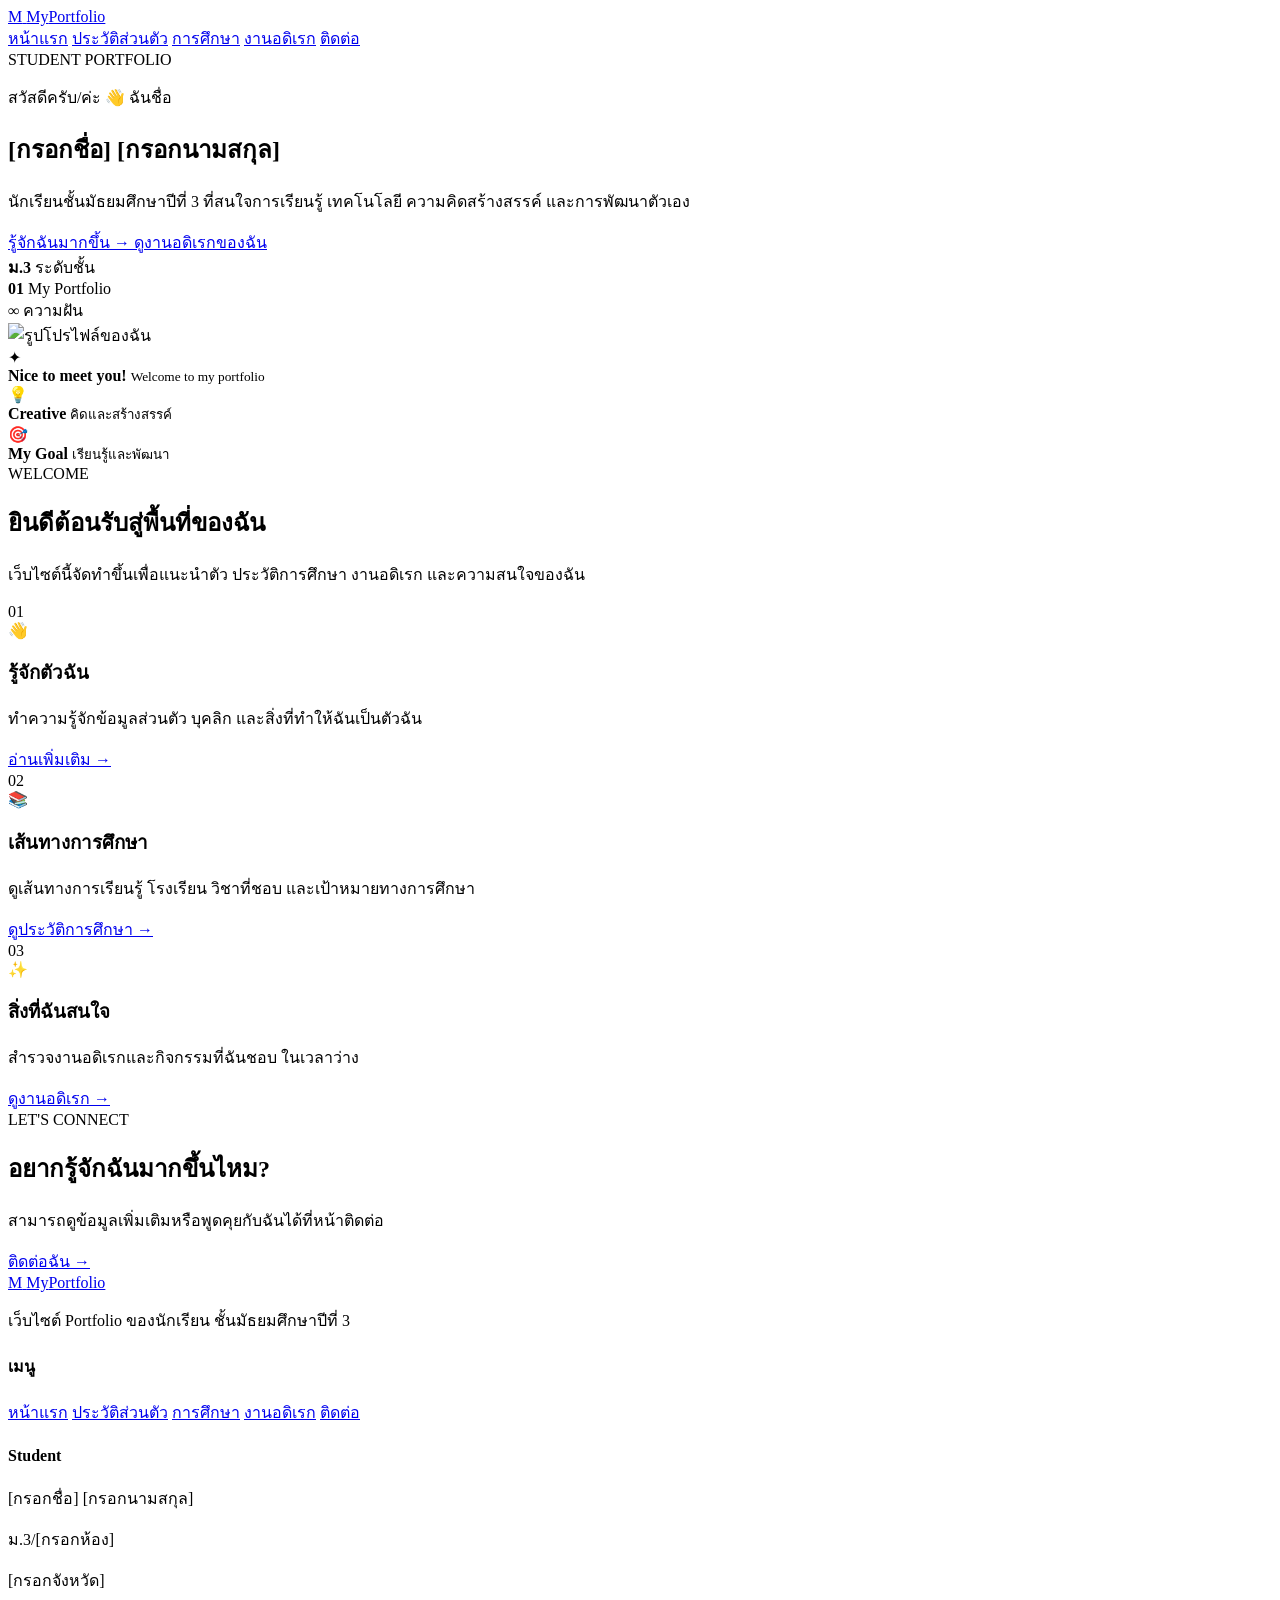
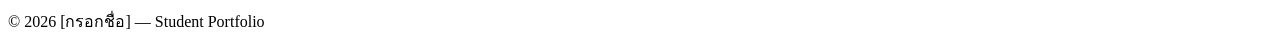
==== index.html @ b8944b9b "Create index.html" ====
<!DOCTYPE html>
<html lang="th">
<head>
    <meta charset="UTF-8">
    <meta name="viewport" content="width=device-width, initial-scale=1.0">
    <meta name="description" content="เว็บไซต์ Portfolio แนะนำตัวของนักเรียนชั้นมัธยมศึกษาปีที่ 3">
    <title>My Portfolio | หน้าแรก</title>
    <link rel="stylesheet" href="style.css">
</head>

<body>

    <header class="site-header">
        <nav class="navbar container">
            <a href="index.html" class="logo">
                <span class="logo-mark">M</span>
                <span>My<span class="logo-blue">Portfolio</span></span>
            </a>

            <div class="nav-links">
                <a href="index.html" class="active">หน้าแรก</a>
                <a href="profile.html">ประวัติส่วนตัว</a>
                <a href="education.html">การศึกษา</a>
                <a href="hobby.html">งานอดิเรก</a>
                <a href="contact.html">ติดต่อ</a>
            </div>
        </nav>
    </header>

    <main>

        <!-- Hero Section -->
        <section class="hero">
            <div class="hero-decoration hero-decoration-one"></div>
            <div class="hero-decoration hero-decoration-two"></div>

            <div class="container hero-grid">

                <div class="hero-content fade-up">

                    <div class="eyebrow">
                        <span class="status-dot"></span>
                        STUDENT PORTFOLIO
                    </div>

                    <p class="hero-small-text">สวัสดีครับ/ค่ะ 👋 ฉันชื่อ</p>

                    <h1>
                        [กรอกชื่อ]
                        <span>[กรอกนามสกุล]</span>
                    </h1>

                    <p class="hero-description">
                        นักเรียนชั้นมัธยมศึกษาปีที่ 3 ที่สนใจการเรียนรู้
                        เทคโนโลยี ความคิดสร้างสรรค์ และการพัฒนาตัวเอง
                    </p>

                    <div class="hero-buttons">
                        <a href="profile.html" class="btn btn-primary">
                            รู้จักฉันมากขึ้น
                            <span>→</span>
                        </a>

                        <a href="hobby.html" class="btn btn-outline">
                            ดูงานอดิเรกของฉัน
                        </a>
                    </div>

                    <div class="hero-highlights">
                        <div>
                            <strong>ม.3</strong>
                            <span>ระดับชั้น</span>
                        </div>

                        <div>
                            <strong>01</strong>
                            <span>My Portfolio</span>
                        </div>

                        <div>
                            <strong>∞</strong>
                            <span>ความฝัน</span>
                        </div>
                    </div>

                </div>

                <div class="hero-visual fade-up delay-1">

                    <div class="profile-orbit orbit-one"></div>
                    <div class="profile-orbit orbit-two"></div>

                    <div class="profile-blob"></div>

                    <div class="profile-frame">
                        <img
                            src="https://placehold.co/520x620/1976D2/FFFFFF?text=My+Profile"
                            alt="รูปโปรไฟล์ของฉัน"
                        >

                        <div class="profile-badge">
                            <span class="badge-icon">✦</span>
                            <div>
                                <strong>Nice to meet you!</strong>
                                <small>Welcome to my portfolio</small>
                            </div>
                        </div>
                    </div>

                    <div class="floating-card floating-card-top">
                        <span>💡</span>
                        <div>
                            <strong>Creative</strong>
                            <small>คิดและสร้างสรรค์</small>
                        </div>
                    </div>

                    <div class="floating-card floating-card-bottom">
                        <span>🎯</span>
                        <div>
                            <strong>My Goal</strong>
                            <small>เรียนรู้และพัฒนา</small>
                        </div>
                    </div>

                </div>

            </div>
        </section>

        <!-- Introduction -->
        <section class="section intro-section">
            <div class="container">

                <div class="section-heading centered">
                    <span class="section-label">WELCOME</span>
                    <h2>ยินดีต้อนรับสู่พื้นที่ของฉัน</h2>
                    <p>
                        เว็บไซต์นี้จัดทำขึ้นเพื่อแนะนำตัว ประวัติการศึกษา
                        งานอดิเรก และความสนใจของฉัน
                    </p>
                </div>

                <div class="intro-grid">

                    <article class="intro-feature">
                        <div class="feature-number">01</div>
                        <div>
                            <span class="feature-icon">👋</span>
                            <h3>รู้จักตัวฉัน</h3>
                            <p>
                                ทำความรู้จักข้อมูลส่วนตัว บุคลิก
                                และสิ่งที่ทำให้ฉันเป็นตัวฉัน
                            </p>
                            <a href="profile.html" class="text-link">
                                อ่านเพิ่มเติม →
                            </a>
                        </div>
                    </article>

                    <article class="intro-feature intro-feature-blue">
                        <div class="feature-number">02</div>
                        <div>
                            <span class="feature-icon">📚</span>
                            <h3>เส้นทางการศึกษา</h3>
                            <p>
                                ดูเส้นทางการเรียนรู้ โรงเรียน
                                วิชาที่ชอบ และเป้าหมายทางการศึกษา
                            </p>
                            <a href="education.html" class="text-link">
                                ดูประวัติการศึกษา →
                            </a>
                        </div>
                    </article>

                    <article class="intro-feature">
                        <div class="feature-number">03</div>
                        <div>
                            <span class="feature-icon">✨</span>
                            <h3>สิ่งที่ฉันสนใจ</h3>
                            <p>
                                สำรวจงานอดิเรกและกิจกรรมที่ฉันชอบ
                                ในเวลาว่าง
                            </p>
                            <a href="hobby.html" class="text-link">
                                ดูงานอดิเรก →
                            </a>
                        </div>
                    </article>

                </div>

            </div>
        </section>

        <!-- CTA -->
        <section class="cta-section">
            <div class="container cta-box">

                <div>
                    <span class="section-label light-label">LET'S CONNECT</span>
                    <h2>อยากรู้จักฉันมากขึ้นไหม?</h2>
                    <p>
                        สามารถดูข้อมูลเพิ่มเติมหรือพูดคุยกับฉันได้ที่หน้าติดต่อ
                    </p>
                </div>

                <a href="contact.html" class="btn btn-white">
                    ติดต่อฉัน →
                </a>

            </div>
        </section>

    </main>

    <footer class="footer">
        <div class="container footer-grid">

            <div class="footer-brand">
                <a href="index.html" class="logo logo-footer">
                    <span class="logo-mark">M</span>
                    <span>My<span class="logo-blue">Portfolio</span></span>
                </a>

                <p>
                    เว็บไซต์ Portfolio ของนักเรียน
                    ชั้นมัธยมศึกษาปีที่ 3
                </p>
            </div>

            <div class="footer-links">
                <h4>เมนู</h4>
                <a href="index.html">หน้าแรก</a>
                <a href="profile.html">ประวัติส่วนตัว</a>
                <a href="education.html">การศึกษา</a>
                <a href="hobby.html">งานอดิเรก</a>
                <a href="contact.html">ติดต่อ</a>
            </div>

            <div class="footer-info">
                <h4>Student</h4>
                <p>[กรอกชื่อ] [กรอกนามสกุล]</p>
                <p>ม.3/[กรอกห้อง]</p>
                <p>[กรอกจังหวัด]</p>
            </div>

        </div>

        <div class="footer-bottom">
            <div class="container">
                <p>
                    © 2026 [กรอกชื่อ] — Student Portfolio
                </p>
            </div>
        </div>
    </footer>

</body>
</html>
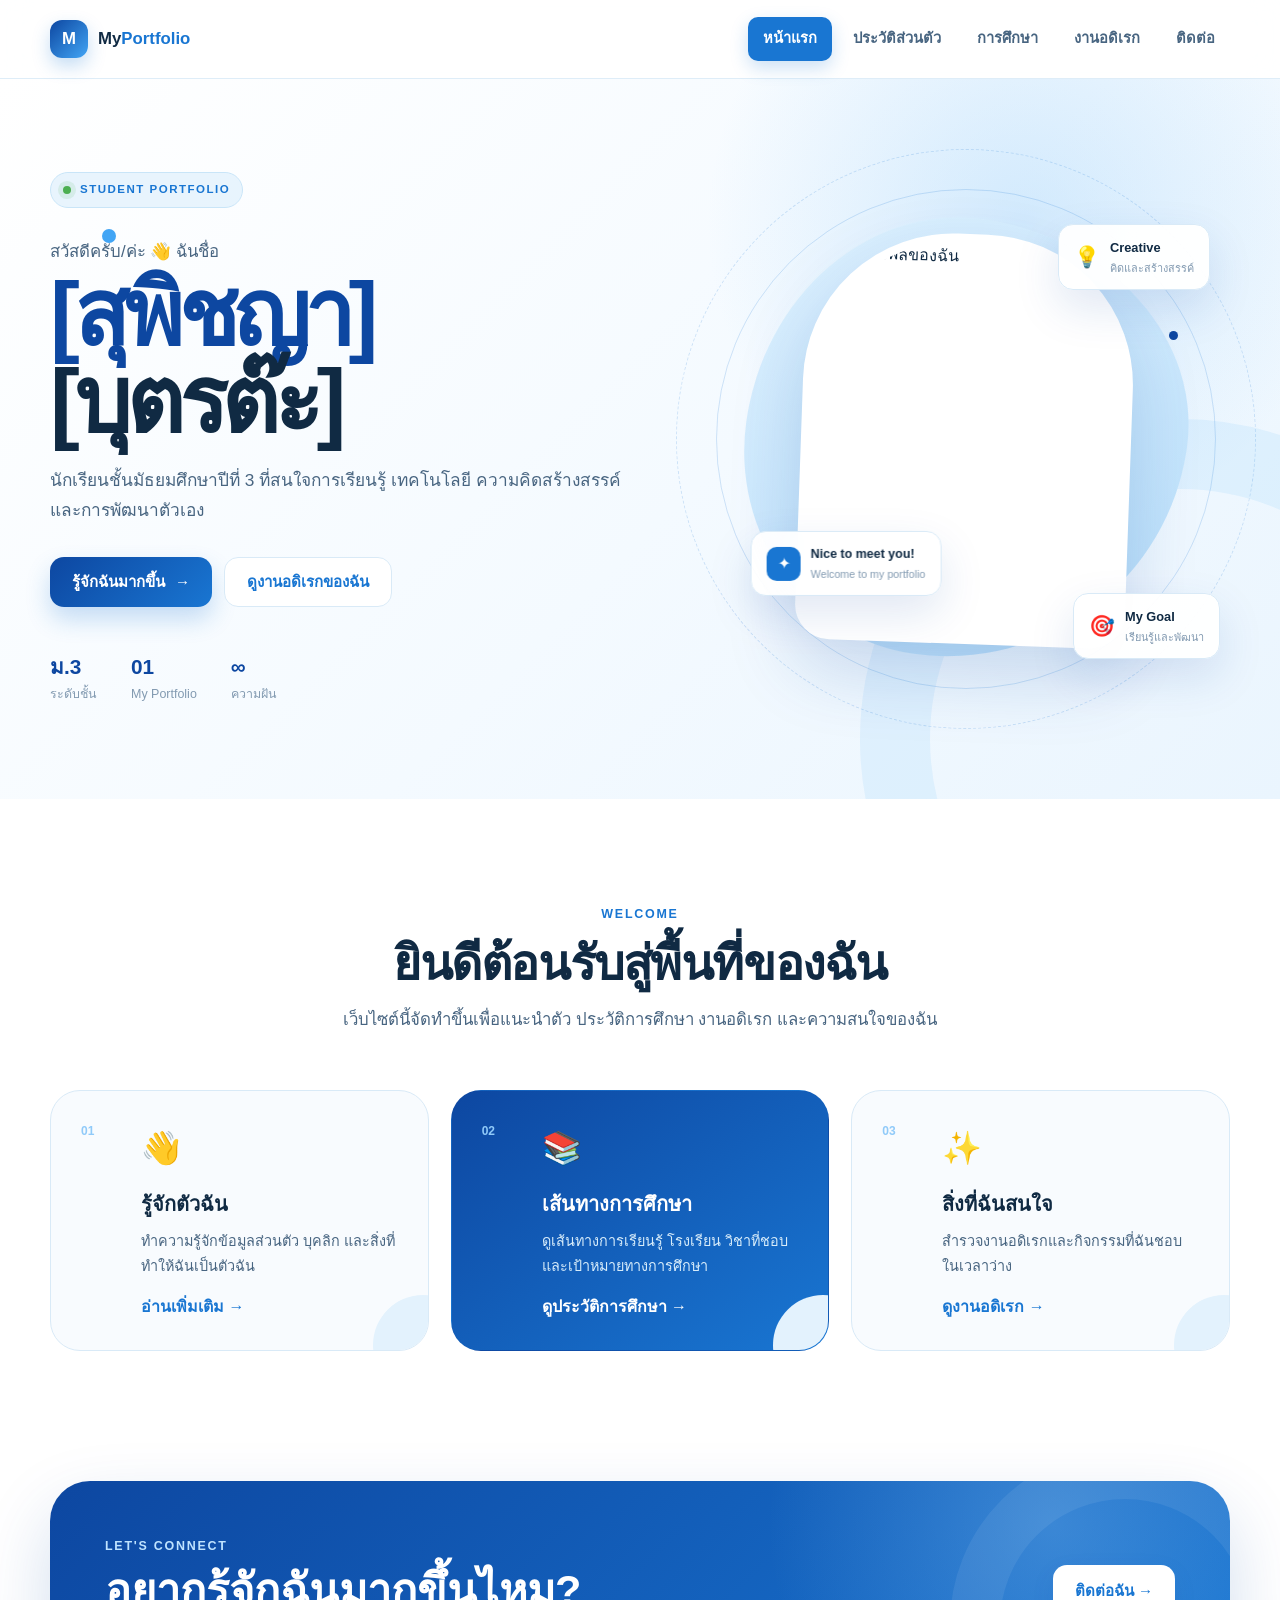
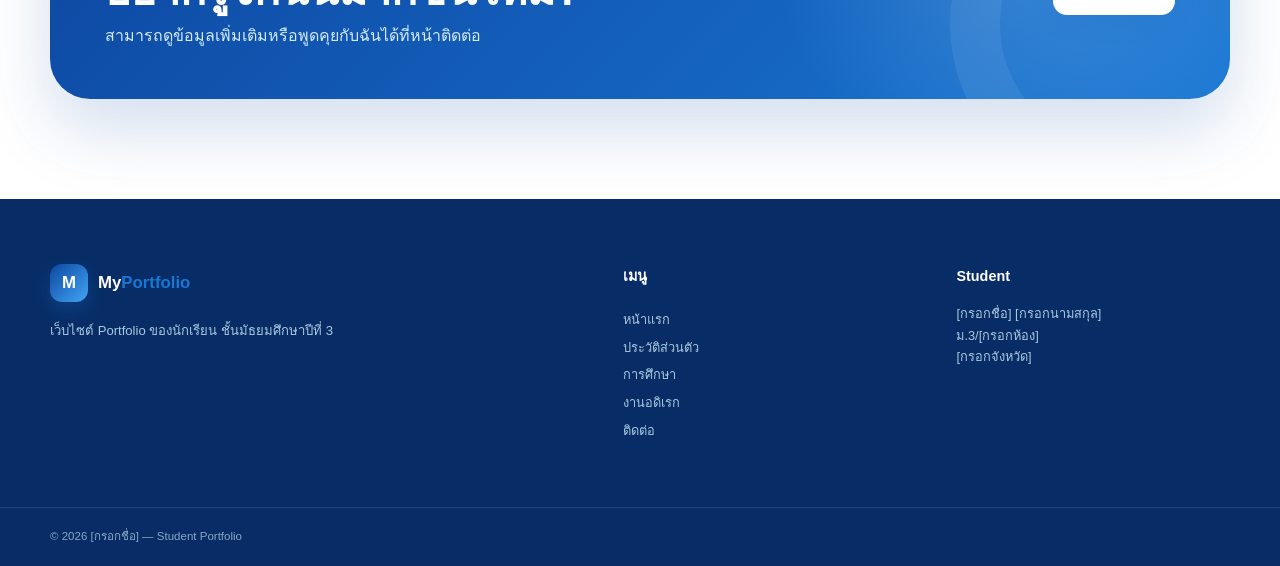
==== commit 4f4db6b3: "Update index.html" ====
--- a/index.html
+++ b/index.html
@@ -46,8 +46,8 @@
                     <p class="hero-small-text">สวัสดีครับ/ค่ะ 👋 ฉันชื่อ</p>
 
                     <h1>
-                        [กรอกชื่อ]
-                        <span>[กรอกนามสกุล]</span>
+                        [สุพิชญา]
+                        <span>[บุตรต๊ะ]</span>
                     </h1>
 
                     <p class="hero-description">
--- a/style.css
+++ b/style.css
@@ -0,0 +1,2554 @@
+/* =========================================================
+   MY PORTFOLIO
+   Modern Student Portfolio Website
+   HTML5 + CSS3
+   ========================================================= */
+
+/* =========================
+   1. VARIABLES
+   ========================= */
+
+:root {
+    --navy: #0D47A1;
+    --blue: #1976D2;
+    --light-blue: #42A5F5;
+    --soft-blue: #90CAF9;
+    --pale-blue: #E3F2FD;
+    --white: #FFFFFF;
+
+    --text-dark: #102A43;
+    --text: #486581;
+    --text-light: #829AB1;
+
+    --background: #F7FAFC;
+    --background-blue: #F1F8FE;
+    --border: #D9EAF7;
+
+    --shadow-sm: 0 8px 24px rgba(13, 71, 161, 0.08);
+    --shadow-md: 0 18px 45px rgba(13, 71, 161, 0.13);
+    --shadow-lg: 0 30px 70px rgba(13, 71, 161, 0.18);
+
+    --radius-sm: 12px;
+    --radius-md: 20px;
+    --radius-lg: 30px;
+    --radius-xl: 40px;
+
+    --container: 1180px;
+
+    --transition: 0.3s ease;
+}
+
+
+/* =========================
+   2. RESET
+   ========================= */
+
+* {
+    margin: 0;
+    padding: 0;
+    box-sizing: border-box;
+}
+
+html {
+    scroll-behavior: smooth;
+}
+
+body {
+    font-family:
+        "Segoe UI",
+        Tahoma,
+        Arial,
+        sans-serif;
+
+    color: var(--text-dark);
+    background: var(--background);
+    line-height: 1.7;
+    overflow-x: hidden;
+}
+
+img {
+    display: block;
+    max-width: 100%;
+}
+
+a {
+    color: inherit;
+    text-decoration: none;
+}
+
+button,
+a {
+    -webkit-tap-highlight-color: transparent;
+}
+
+::selection {
+    color: var(--white);
+    background: var(--blue);
+}
+
+
+/* =========================
+   3. GLOBAL
+   ========================= */
+
+.container {
+    width: min(100% - 40px, var(--container));
+    margin: 0 auto;
+}
+
+.section {
+    padding: 100px 0;
+}
+
+.section-heading {
+    max-width: 680px;
+    margin-bottom: 55px;
+}
+
+.section-heading.centered {
+    margin-left: auto;
+    margin-right: auto;
+    text-align: center;
+}
+
+.section-heading h2,
+.contact-intro h2,
+.interest-text h2,
+.about-heading h2 {
+    font-size: clamp(2rem, 4vw, 3rem);
+    line-height: 1.15;
+    letter-spacing: -0.03em;
+    color: var(--text-dark);
+    margin: 10px 0 15px;
+}
+
+.section-heading p,
+.contact-intro p {
+    color: var(--text);
+    font-size: 1.05rem;
+}
+
+.section-label {
+    display: inline-flex;
+    align-items: center;
+    gap: 8px;
+
+    color: var(--blue);
+    font-size: 0.78rem;
+    font-weight: 800;
+    letter-spacing: 0.14em;
+}
+
+.light-label {
+    color: #BFE3FF;
+}
+
+.text-blue {
+    color: var(--blue);
+}
+
+.text-link {
+    display: inline-flex;
+    margin-top: 15px;
+    color: var(--blue);
+    font-weight: 700;
+    transition: var(--transition);
+}
+
+.text-link:hover {
+    gap: 6px;
+    color: var(--navy);
+}
+
+
+/* =========================
+   4. NAVIGATION
+   ========================= */
+
+.site-header {
+    position: sticky;
+    top: 0;
+    z-index: 1000;
+
+    background: rgba(255, 255, 255, 0.9);
+    backdrop-filter: blur(16px);
+    -webkit-backdrop-filter: blur(16px);
+
+    border-bottom: 1px solid rgba(217, 234, 247, 0.85);
+}
+
+.navbar {
+    min-height: 78px;
+
+    display: flex;
+    align-items: center;
+    justify-content: space-between;
+    gap: 30px;
+}
+
+.logo {
+    display: inline-flex;
+    align-items: center;
+    gap: 10px;
+
+    font-size: 1.05rem;
+    font-weight: 800;
+    color: var(--text-dark);
+    white-space: nowrap;
+}
+
+.logo-mark {
+    width: 38px;
+    height: 38px;
+
+    display: grid;
+    place-items: center;
+
+    color: var(--white);
+    background: linear-gradient(
+        135deg,
+        var(--navy),
+        var(--light-blue)
+    );
+
+    border-radius: 12px;
+    box-shadow: 0 8px 18px rgba(25, 118, 210, 0.25);
+}
+
+.logo-blue {
+    color: var(--blue);
+}
+
+.nav-links {
+    display: flex;
+    align-items: center;
+    gap: 6px;
+}
+
+.nav-links a {
+    position: relative;
+
+    padding: 9px 15px;
+
+    color: var(--text);
+    font-size: 0.92rem;
+    font-weight: 600;
+
+    border-radius: 10px;
+    transition: var(--transition);
+}
+
+.nav-links a:hover {
+    color: var(--blue);
+    background: var(--pale-blue);
+}
+
+.nav-links a.active {
+    color: var(--white);
+    background: var(--blue);
+    box-shadow: 0 7px 18px rgba(25, 118, 210, 0.22);
+}
+
+
+/* =========================
+   5. BUTTONS
+   ========================= */
+
+.btn {
+    display: inline-flex;
+    align-items: center;
+    justify-content: center;
+    gap: 10px;
+
+    min-height: 50px;
+    padding: 0 22px;
+
+    border-radius: 14px;
+
+    font-size: 0.94rem;
+    font-weight: 750;
+
+    transition:
+        transform var(--transition),
+        box-shadow var(--transition),
+        background var(--transition),
+        color var(--transition);
+}
+
+.btn:hover {
+    transform: translateY(-3px);
+}
+
+.btn-primary {
+    color: var(--white);
+    background: linear-gradient(
+        135deg,
+        var(--navy),
+        var(--blue)
+    );
+
+    box-shadow: 0 12px 25px rgba(25, 118, 210, 0.24);
+}
+
+.btn-primary:hover {
+    box-shadow: 0 17px 30px rgba(25, 118, 210, 0.32);
+}
+
+.btn-outline {
+    color: var(--blue);
+    background: var(--white);
+    border: 1px solid var(--border);
+}
+
+.btn-outline:hover {
+    border-color: var(--soft-blue);
+    background: var(--pale-blue);
+}
+
+.btn-white {
+    color: var(--blue);
+    background: var(--white);
+    box-shadow: var(--shadow-sm);
+}
+
+.btn-white:hover {
+    box-shadow: var(--shadow-md);
+}
+
+
+/* =========================
+   6. HERO
+   ========================= */
+
+.hero {
+    position: relative;
+    min-height: 720px;
+
+    display: flex;
+    align-items: center;
+
+    overflow: hidden;
+
+    background:
+        radial-gradient(
+            circle at 80% 20%,
+            rgba(144, 202, 249, 0.34),
+            transparent 27%
+        ),
+        linear-gradient(
+            135deg,
+            #FFFFFF 0%,
+            #F4FAFF 55%,
+            #EAF5FE 100%
+        );
+}
+
+.hero::before {
+    content: "";
+    position: absolute;
+
+    width: 500px;
+    height: 500px;
+
+    right: -220px;
+    bottom: -260px;
+
+    border: 70px solid rgba(144, 202, 249, 0.18);
+    border-radius: 50%;
+}
+
+.hero-grid {
+    position: relative;
+    z-index: 2;
+
+    display: grid;
+    grid-template-columns: 1.05fr 0.95fr;
+    align-items: center;
+    gap: 70px;
+
+    padding: 80px 0;
+}
+
+.hero-content {
+    max-width: 650px;
+}
+
+.eyebrow {
+    display: inline-flex;
+    align-items: center;
+    gap: 9px;
+
+    padding: 7px 12px;
+
+    color: var(--blue);
+    background: rgba(227, 242, 253, 0.8);
+
+    border: 1px solid #C9E5F8;
+    border-radius: 100px;
+
+    font-size: 0.72rem;
+    font-weight: 800;
+    letter-spacing: 0.13em;
+}
+
+.status-dot {
+    width: 8px;
+    height: 8px;
+
+    background: #4CAF50;
+    border-radius: 50%;
+
+    box-shadow: 0 0 0 5px rgba(76, 175, 80, 0.12);
+}
+
+.hero-small-text {
+    margin-top: 30px;
+    margin-bottom: 4px;
+
+    color: var(--text);
+    font-size: 1.05rem;
+}
+
+.hero h1 {
+    margin-bottom: 20px;
+
+    color: var(--navy);
+
+    font-size: clamp(3.4rem, 7vw, 6.2rem);
+    line-height: 0.98;
+    letter-spacing: -0.06em;
+}
+
+.hero h1 span {
+    display: block;
+    color: var(--text-dark);
+}
+
+.hero-description {
+    max-width: 590px;
+
+    color: var(--text);
+    font-size: 1.08rem;
+}
+
+.hero-buttons {
+    display: flex;
+    flex-wrap: wrap;
+    gap: 12px;
+
+    margin-top: 32px;
+}
+
+.hero-highlights {
+    display: flex;
+    gap: 34px;
+
+    margin-top: 42px;
+}
+
+.hero-highlights div {
+    display: flex;
+    flex-direction: column;
+}
+
+.hero-highlights strong {
+    color: var(--navy);
+    font-size: 1.3rem;
+}
+
+.hero-highlights span {
+    color: var(--text-light);
+    font-size: 0.78rem;
+}
+
+.hero-visual {
+    position: relative;
+    min-height: 560px;
+
+    display: grid;
+    place-items: center;
+}
+
+.profile-blob {
+    position: absolute;
+
+    width: 440px;
+    height: 440px;
+
+    background: linear-gradient(
+        145deg,
+        #DFF2FF,
+        #B8DEFA
+    );
+
+    border-radius: 47% 53% 55% 45% / 53% 45% 55% 47%;
+
+    transform: rotate(8deg);
+}
+
+.profile-orbit {
+    position: absolute;
+
+    border: 1px solid rgba(25, 118, 210, 0.18);
+    border-radius: 50%;
+}
+
+.orbit-one {
+    width: 500px;
+    height: 500px;
+}
+
+.orbit-two {
+    width: 580px;
+    height: 580px;
+    border-style: dashed;
+}
+
+.profile-frame {
+    position: relative;
+    z-index: 3;
+
+    width: 330px;
+    height: 410px;
+
+    overflow: visible;
+
+    border: 9px solid var(--white);
+    border-radius: 150px 150px 35px 35px;
+
+    background: var(--white);
+    box-shadow: var(--shadow-lg);
+
+    transform: rotate(2deg);
+    transition: var(--transition);
+}
+
+.profile-frame:hover {
+    transform: rotate(0deg) translateY(-6px);
+    box-shadow: 0 35px 80px rgba(13, 71, 161, 0.22);
+}
+
+.profile-frame img {
+    width: 100%;
+    height: 100%;
+    object-fit: cover;
+
+    border-radius: 140px 140px 27px 27px;
+}
+
+.profile-badge {
+    position: absolute;
+    left: -55px;
+    bottom: 35px;
+
+    display: flex;
+    align-items: center;
+    gap: 10px;
+
+    padding: 12px 15px;
+
+    background: rgba(255, 255, 255, 0.94);
+    backdrop-filter: blur(10px);
+
+    border: 1px solid var(--border);
+    border-radius: 15px;
+
+    box-shadow: var(--shadow-md);
+
+    transform: rotate(-2deg);
+}
+
+.badge-icon {
+    width: 34px;
+    height: 34px;
+
+    display: grid;
+    place-items: center;
+
+    color: var(--white);
+    background: var(--blue);
+    border-radius: 10px;
+}
+
+.profile-badge strong,
+.profile-badge small {
+    display: block;
+}
+
+.profile-badge strong {
+    font-size: 0.78rem;
+}
+
+.profile-badge small {
+    color: var(--text-light);
+    font-size: 0.67rem;
+}
+
+.floating-card {
+    position: absolute;
+    z-index: 5;
+
+    display: flex;
+    align-items: center;
+    gap: 10px;
+
+    padding: 12px 15px;
+
+    background: rgba(255, 255, 255, 0.95);
+
+    border: 1px solid var(--border);
+    border-radius: 15px;
+
+    box-shadow: var(--shadow-md);
+
+    animation: floating 4s ease-in-out infinite;
+}
+
+.floating-card > span {
+    font-size: 1.3rem;
+}
+
+.floating-card strong,
+.floating-card small {
+    display: block;
+}
+
+.floating-card strong {
+    font-size: 0.8rem;
+}
+
+.floating-card small {
+    color: var(--text-light);
+    font-size: 0.68rem;
+}
+
+.floating-card-top {
+    top: 65px;
+    right: 20px;
+}
+
+.floating-card-bottom {
+    right: 10px;
+    bottom: 60px;
+
+    animation-delay: -2s;
+}
+
+.hero-decoration {
+    position: absolute;
+    border-radius: 50%;
+}
+
+.hero-decoration-one {
+    width: 14px;
+    height: 14px;
+    top: 150px;
+    left: 8%;
+    background: var(--light-blue);
+}
+
+.hero-decoration-two {
+    width: 9px;
+    height: 9px;
+    right: 8%;
+    top: 35%;
+    background: var(--navy);
+}
+
+
+/* =========================
+   7. INTRO SECTION
+   ========================= */
+
+.intro-section {
+    background: var(--white);
+}
+
+.intro-grid {
+    display: grid;
+    grid-template-columns: repeat(3, 1fr);
+    gap: 22px;
+}
+
+.intro-feature {
+    position: relative;
+
+    display: grid;
+    grid-template-columns: 45px 1fr;
+    gap: 15px;
+
+    min-height: 250px;
+    padding: 30px;
+
+    overflow: hidden;
+
+    background: #F8FBFE;
+    border: 1px solid var(--border);
+    border-radius: var(--radius-lg);
+
+    transition: var(--transition);
+}
+
+.intro-feature::after {
+    content: "";
+    position: absolute;
+
+    width: 100px;
+    height: 100px;
+
+    right: -45px;
+    bottom: -45px;
+
+    background: var(--pale-blue);
+    border-radius: 50%;
+}
+
+.intro-feature:hover {
+    transform: translateY(-7px);
+    background: var(--white);
+    box-shadow: var(--shadow-md);
+}
+
+.intro-feature-blue {
+    color: var(--white);
+    background: linear-gradient(
+        145deg,
+        var(--navy),
+        var(--blue)
+    );
+
+    border-color: transparent;
+}
+
+.intro-feature-blue:hover {
+    background: linear-gradient(
+        145deg,
+        #0A3D8B,
+        var(--blue)
+    );
+}
+
+.feature-number {
+    color: var(--soft-blue);
+    font-size: 0.75rem;
+    font-weight: 800;
+}
+
+.feature-icon {
+    display: block;
+    margin-bottom: 12px;
+    font-size: 2rem;
+}
+
+.intro-feature h3 {
+    margin-bottom: 8px;
+    font-size: 1.25rem;
+}
+
+.intro-feature p {
+    color: var(--text);
+    font-size: 0.9rem;
+}
+
+.intro-feature-blue p {
+    color: #D7ECFA;
+}
+
+.intro-feature-blue .text-link {
+    color: var(--white);
+}
+
+
+/* =========================
+   8. CTA
+   ========================= */
+
+.cta-section {
+    padding: 30px 0 100px;
+    background: var(--white);
+}
+
+.cta-box {
+    position: relative;
+
+    display: flex;
+    align-items: center;
+    justify-content: space-between;
+    gap: 30px;
+
+    padding: 50px 55px;
+
+    overflow: hidden;
+
+    color: var(--white);
+    background:
+        radial-gradient(
+            circle at 85% 20%,
+            rgba(144, 202, 249, 0.3),
+            transparent 28%
+        ),
+        linear-gradient(
+            135deg,
+            var(--navy),
+            var(--blue)
+        );
+
+    border-radius: var(--radius-xl);
+    box-shadow: var(--shadow-lg);
+}
+
+.cta-box::after {
+    content: "";
+
+    position: absolute;
+    right: -70px;
+    bottom: -100px;
+
+    width: 250px;
+    height: 250px;
+
+    border: 50px solid rgba(255, 255, 255, 0.07);
+    border-radius: 50%;
+}
+
+.cta-box h2 {
+    margin: 8px 0;
+
+    font-size: clamp(1.8rem, 4vw, 2.7rem);
+    line-height: 1.1;
+}
+
+.cta-box p {
+    color: #D6ECFA;
+}
+
+
+/* =========================
+   9. PAGE HERO
+   ========================= */
+
+.page-hero {
+    position: relative;
+    min-height: 360px;
+
+    display: flex;
+    align-items: center;
+
+    overflow: hidden;
+
+    background:
+        radial-gradient(
+            circle at 80% 20%,
+            rgba(144, 202, 249, 0.35),
+            transparent 30%
+        ),
+        linear-gradient(
+            135deg,
+            #FFFFFF,
+            #EAF5FE
+        );
+}
+
+.page-hero-content {
+    position: relative;
+    z-index: 2;
+
+    padding: 80px 0;
+}
+
+.page-hero h1 {
+    max-width: 800px;
+
+    margin: 8px 0 12px;
+
+    color: var(--navy);
+    font-size: clamp(2.8rem, 6vw, 5rem);
+    line-height: 1;
+    letter-spacing: -0.05em;
+}
+
+.page-hero p {
+    max-width: 650px;
+
+    color: var(--text);
+    font-size: 1.05rem;
+}
+
+.page-hero-shape {
+    position: absolute;
+    border-radius: 50%;
+}
+
+.shape-left {
+    width: 300px;
+    height: 300px;
+
+    left: -170px;
+    bottom: -170px;
+
+    border: 55px solid rgba(66, 165, 245, 0.1);
+}
+
+.shape-right {
+    width: 160px;
+    height: 160px;
+
+    right: 9%;
+    top: 45px;
+
+    background: rgba(144, 202, 249, 0.13);
+}
+
+
+/* =========================
+   10. PROFILE
+   ========================= */
+
+.profile-section {
+    background: var(--white);
+}
+
+.profile-layout {
+    display: grid;
+    grid-template-columns: 0.8fr 1.2fr;
+    gap: 85px;
+    align-items: center;
+}
+
+.profile-photo-column {
+    max-width: 440px;
+}
+
+.large-profile-frame {
+    position: relative;
+
+    width: min(100%, 390px);
+    margin: 0 auto;
+
+    padding: 12px;
+
+    background: var(--white);
+    border: 1px solid var(--border);
+    border-radius: 35px;
+
+    box-shadow: var(--shadow-md);
+}
+
+.large-profile-frame img {
+    width: 100%;
+    aspect-ratio: 4 / 5;
+    object-fit: cover;
+
+    border-radius: 25px;
+}
+
+.photo-decoration {
+    position: absolute;
+
+    width: 95px;
+    height: 95px;
+
+    left: -32px;
+    top: -30px;
+
+    z-index: -1;
+
+    background: var(--pale-blue);
+    border-radius: 50%;
+}
+
+.profile-caption {
+    display: flex;
+    align-items: flex-start;
+    gap: 15px;
+
+    width: 90%;
+
+    margin: 20px auto 0;
+}
+
+.caption-line {
+    width: 35px;
+    height: 2px;
+    margin-top: 10px;
+
+    background: var(--blue);
+}
+
+.profile-caption strong {
+    display: block;
+    color: var(--navy);
+    font-size: 0.9rem;
+}
+
+.profile-caption p {
+    color: var(--text-light);
+    font-size: 0.78rem;
+}
+
+.profile-info-column h2 {
+    margin: 10px 0 18px;
+
+    font-size: clamp(2.3rem, 5vw, 4rem);
+    line-height: 1.05;
+    letter-spacing: -0.04em;
+}
+
+.lead-text {
+    max-width: 650px;
+
+    color: var(--text);
+    font-size: 1.03rem;
+}
+
+.info-grid {
+    display: grid;
+    grid-template-columns: repeat(2, 1fr);
+    gap: 12px;
+
+    margin-top: 30px;
+}
+
+.info-item {
+    display: flex;
+    align-items: center;
+    gap: 12px;
+
+    padding: 15px;
+
+    background: #F8FBFE;
+    border: 1px solid var(--border);
+    border-radius: 15px;
+
+    transition: var(--transition);
+}
+
+.info-item:hover {
+    transform: translateY(-3px);
+    background: var(--white);
+    box-shadow: var(--shadow-sm);
+}
+
+.info-icon {
+    width: 40px;
+    height: 40px;
+
+    flex: 0 0 40px;
+
+    display: grid;
+    place-items: center;
+
+    background: var(--pale-blue);
+    border-radius: 12px;
+}
+
+.info-item small,
+.info-item strong {
+    display: block;
+}
+
+.info-item small {
+    color: var(--text-light);
+    font-size: 0.68rem;
+}
+
+.info-item strong {
+    color: var(--text-dark);
+    font-size: 0.82rem;
+}
+
+
+/* =========================
+   11. ABOUT
+   ========================= */
+
+.about-section {
+    background: var(--background-blue);
+}
+
+.about-card {
+    position: relative;
+
+    padding: 55px;
+
+    overflow: hidden;
+
+    background: var(--white);
+    border: 1px solid var(--border);
+    border-radius: var(--radius-xl);
+
+    box-shadow: var(--shadow-sm);
+}
+
+.about-card::before {
+    content: "";
+
+    position: absolute;
+    width: 220px;
+    height: 220px;
+
+    right: -100px;
+    top: -100px;
+
+    background: var(--pale-blue);
+    border-radius: 50%;
+}
+
+.about-heading {
+    position: relative;
+    z-index: 1;
+
+    display: flex;
+    align-items: center;
+    gap: 18px;
+
+    margin-bottom: 25px;
+}
+
+.about-heading h2 {
+    margin: 5px 0 0;
+}
+
+.about-icon {
+    width: 58px;
+    height: 58px;
+
+    display: grid;
+    place-items: center;
+
+    background: var(--pale-blue);
+    border-radius: 18px;
+
+    font-size: 1.5rem;
+}
+
+.about-content {
+    position: relative;
+    z-index: 1;
+
+    max-width: 850px;
+}
+
+.about-content p {
+    margin-bottom: 15px;
+    color: var(--text);
+}
+
+.quote-box {
+    position: relative;
+    z-index: 1;
+
+    display: flex;
+    align-items: center;
+    gap: 15px;
+
+    max-width: 850px;
+
+    margin-top: 30px;
+    padding: 22px 25px;
+
+    background: #F3F9FE;
+    border-left: 4px solid var(--blue);
+    border-radius: 0 15px 15px 0;
+}
+
+.quote-box > span {
+    color: var(--blue);
+    font-size: 2.8rem;
+    line-height: 1;
+}
+
+.quote-box p {
+    color: var(--navy);
+    font-weight: 700;
+}
+
+
+/* =========================
+   12. STATS
+   ========================= */
+
+.mini-stats-section {
+    background: var(--background-blue);
+    padding-top: 0;
+}
+
+.stats-grid {
+    display: grid;
+    grid-template-columns: repeat(3, 1fr);
+    gap: 20px;
+}
+
+.stat-card {
+    display: grid;
+    grid-template-columns: auto 1fr;
+    grid-template-rows: 1fr 1fr;
+    column-gap: 15px;
+
+    padding: 24px;
+
+    background: var(--white);
+    border: 1px solid var(--border);
+    border-radius: 20px;
+}
+
+.stat-icon {
+    grid-row: 1 / 3;
+
+    width: 55px;
+    height: 55px;
+
+    display: grid;
+    place-items: center;
+
+    background: var(--pale-blue);
+    border-radius: 15px;
+
+    font-size: 1.4rem;
+}
+
+.stat-card strong {
+    color: var(--navy);
+    font-size: 1.1rem;
+}
+
+.stat-card > span:last-child {
+    color: var(--text-light);
+    font-size: 0.78rem;
+}
+
+
+/* =========================
+   13. EDUCATION TIMELINE
+   ========================= */
+
+.timeline-section {
+    background: var(--white);
+}
+
+.timeline {
+    position: relative;
+
+    max-width: 900px;
+    margin: 0 auto;
+}
+
+.timeline::before {
+    content: "";
+
+    position: absolute;
+
+    width: 2px;
+
+    left: 40px;
+    top: 25px;
+    bottom: 25px;
+
+    background:
+        linear-gradient(
+            to bottom,
+            var(--soft-blue),
+            var(--blue),
+            var(--navy)
+        );
+}
+
+.timeline-item {
+    position: relative;
+
+    display: grid;
+    grid-template-columns: 82px 1fr;
+    gap: 30px;
+
+    margin-bottom: 35px;
+}
+
+.timeline-item:last-child {
+    margin-bottom: 0;
+}
+
+.timeline-marker {
+    position: relative;
+    z-index: 2;
+
+    width: 82px;
+    height: 82px;
+
+    display: grid;
+    place-items: center;
+
+    background: var(--white);
+    border: 2px solid var(--soft-blue);
+    border-radius: 50%;
+
+    box-shadow: 0 0 0 9px rgba(227, 242, 253, 0.8);
+}
+
+.timeline-marker span {
+    color: var(--blue);
+    font-size: 0.78rem;
+    font-weight: 800;
+}
+
+.marker-blue {
+    border-color: var(--blue);
+}
+
+.marker-current {
+    color: var(--white);
+    background: var(--blue);
+    border-color: var(--blue);
+}
+
+.marker-current span {
+    color: var(--white);
+}
+
+.timeline-card {
+    padding: 30px;
+
+    background: #F8FBFE;
+    border: 1px solid var(--border);
+    border-radius: 25px;
+
+    transition: var(--transition);
+}
+
+.timeline-card:hover {
+    transform: translateX(5px);
+    background: var(--white);
+    box-shadow: var(--shadow-md);
+}
+
+.current-card {
+    background:
+        linear-gradient(
+            145deg,
+            #F3F9FE,
+            #FFFFFF
+        );
+
+    border-color: #B9DCF4;
+}
+
+.timeline-year {
+    color: var(--blue);
+    font-size: 0.72rem;
+    font-weight: 800;
+    letter-spacing: 0.1em;
+    text-transform: uppercase;
+}
+
+.timeline-card h3 {
+    margin: 5px 0 16px;
+
+    color: var(--navy);
+    font-size: 1.5rem;
+}
+
+.timeline-school {
+    display: flex;
+    align-items: center;
+    gap: 12px;
+
+    margin-bottom: 15px;
+}
+
+.timeline-school > span {
+    width: 42px;
+    height: 42px;
+
+    display: grid;
+    place-items: center;
+
+    background: var(--pale-blue);
+    border-radius: 12px;
+}
+
+.timeline-school strong {
+    display: block;
+    font-size: 0.9rem;
+}
+
+.timeline-school p {
+    color: var(--text-light);
+    font-size: 0.75rem;
+}
+
+.timeline-card > p {
+    color: var(--text);
+    font-size: 0.9rem;
+}
+
+.current-label {
+    display: inline-flex;
+    align-items: center;
+    gap: 7px;
+
+    margin-bottom: 12px;
+
+    padding: 5px 9px;
+
+    color: var(--blue);
+    background: var(--pale-blue);
+
+    border-radius: 50px;
+
+    font-size: 0.65rem;
+    font-weight: 800;
+}
+
+.current-dot {
+    width: 6px;
+    height: 6px;
+
+    background: #4CAF50;
+    border-radius: 50%;
+}
+
+
+/* =========================
+   14. EDUCATION HIGHLIGHTS
+   ========================= */
+
+.highlight-section {
+    background: var(--background-blue);
+}
+
+.education-highlights {
+    display: grid;
+    grid-template-columns: repeat(4, 1fr);
+    gap: 18px;
+}
+
+.education-highlight {
+    position: relative;
+
+    min-height: 230px;
+    padding: 28px;
+
+    background: var(--white);
+    border: 1px solid var(--border);
+    border-radius: 25px;
+
+    transition: var(--transition);
+}
+
+.education-highlight:hover {
+    transform: translateY(-7px);
+    box-shadow: var(--shadow-md);
+}
+
+.featured-highlight {
+    color: var(--white);
+    background: linear-gradient(
+        145deg,
+        var(--navy),
+        var(--blue)
+    );
+}
+
+.featured-highlight h3,
+.featured-highlight p {
+    color: var(--white);
+}
+
+.highlight-number {
+    position: absolute;
+    top: 20px;
+    right: 22px;
+
+    color: var(--soft-blue);
+    font-size: 0.72rem;
+    font-weight: 800;
+}
+
+.highlight-icon {
+    display: block;
+    margin-top: 28px;
+    margin-bottom: 14px;
+
+    font-size: 2rem;
+}
+
+.education-highlight h3 {
+    margin-bottom: 5px;
+    font-size: 1.15rem;
+}
+
+.education-highlight p {
+    color: var(--text);
+    font-size: 0.85rem;
+}
+
+
+/* =========================
+   15. EDUCATION TABLE
+   ========================= */
+
+.education-table-section {
+    background: var(--white);
+}
+
+.table-wrapper {
+    overflow-x: auto;
+
+    border: 1px solid var(--border);
+    border-radius: 20px;
+
+    box-shadow: var(--shadow-sm);
+}
+
+.education-table {
+    width: 100%;
+    min-width: 650px;
+
+    border-collapse: collapse;
+
+    background: var(--white);
+}
+
+.education-table th,
+.education-table td {
+    padding: 18px 22px;
+    text-align: left;
+
+    border-bottom: 1px solid var(--border);
+}
+
+.education-table th {
+    color: var(--navy);
+    background: var(--pale-blue);
+
+    font-size: 0.78rem;
+    letter-spacing: 0.05em;
+}
+
+.education-table td {
+    color: var(--text);
+    font-size: 0.88rem;
+}
+
+.education-table tbody tr:last-child td {
+    border-bottom: none;
+}
+
+.education-table tbody tr {
+    transition: var(--transition);
+}
+
+.education-table tbody tr:hover {
+    background: #F8FBFE;
+}
+
+.table-current {
+    background: #F8FBFE;
+}
+
+.table-badge {
+    display: inline-flex;
+
+    padding: 5px 10px;
+
+    color: #2E7D32;
+    background: #E8F5E9;
+
+    border-radius: 50px;
+
+    font-size: 0.68rem;
+    font-weight: 800;
+}
+
+.current-badge {
+    color: var(--blue);
+    background: var(--pale-blue);
+}
+
+
+/* =========================
+   16. HOBBY
+   ========================= */
+
+.hobby-section {
+    background: var(--white);
+}
+
+.hobby-grid {
+    display: grid;
+    grid-template-columns: repeat(3, 1fr);
+    gap: 20px;
+}
+
+.hobby-card {
+    position: relative;
+
+    min-height: 290px;
+    padding: 30px;
+
+    overflow: hidden;
+
+    background: #F8FBFE;
+    border: 1px solid var(--border);
+    border-radius: 28px;
+
+    transition:
+        transform var(--transition),
+        box-shadow var(--transition),
+        border-color var(--transition);
+}
+
+.hobby-card::before {
+    content: "";
+
+    position: absolute;
+
+    width: 130px;
+    height: 130px;
+
+    right: -65px;
+    bottom: -65px;
+
+    background: var(--pale-blue);
+    border-radius: 50%;
+
+    transition: var(--transition);
+}
+
+.hobby-card:hover {
+    transform: translateY(-9px);
+    border-color: #B7DDF7;
+    box-shadow: var(--shadow-md);
+}
+
+.hobby-card:hover::before {
+    transform: scale(1.35);
+}
+
+.hobby-top {
+    position: relative;
+    z-index: 1;
+
+    display: flex;
+    align-items: flex-start;
+    justify-content: space-between;
+}
+
+.hobby-icon {
+    width: 60px;
+    height: 60px;
+
+    display: grid;
+    place-items: center;
+
+    background: var(--white);
+    border: 1px solid var(--border);
+    border-radius: 18px;
+
+    font-size: 1.7rem;
+
+    box-shadow: var(--shadow-sm);
+
+    transition: var(--transition);
+}
+
+.hobby-card:hover .hobby-icon {
+    transform: rotate(-5deg) scale(1.08);
+}
+
+.hobby-number {
+    color: var(--soft-blue);
+    font-size: 0.75rem;
+    font-weight: 800;
+}
+
+.hobby-card h3 {
+    position: relative;
+    z-index: 1;
+
+    margin: 25px 0 8px;
+
+    color: var(--navy);
+    font-size: 1.35rem;
+}
+
+.hobby-card p {
+    position: relative;
+    z-index: 1;
+
+    color: var(--text);
+    font-size: 0.88rem;
+}
+
+.hobby-tag {
+    position: relative;
+    z-index: 1;
+
+    display: inline-flex;
+
+    margin-top: 20px;
+    padding: 5px 10px;
+
+    color: var(--blue);
+    background: var(--pale-blue);
+
+    border-radius: 50px;
+
+    font-size: 0.62rem;
+    font-weight: 800;
+    letter-spacing: 0.08em;
+}
+
+.hobby-sport {
+    background: linear-gradient(145deg, #F7FBFF, #EDF8FF);
+}
+
+.hobby-music {
+    background: linear-gradient(145deg, #F8FBFF, #F1F7FF);
+}
+
+.hobby-movie {
+    background: linear-gradient(145deg, #F8FBFF, #EFF9FF);
+}
+
+.hobby-tech {
+    background: linear-gradient(145deg, #F5FAFF, #E9F6FF);
+}
+
+.hobby-photo {
+    background: linear-gradient(145deg, #F9FCFF, #F1F8FE);
+}
+
+
+/* =========================
+   17. INTEREST
+   ========================= */
+
+.interest-section {
+    background: var(--background-blue);
+}
+
+.interest-layout {
+    display: grid;
+    grid-template-columns: 0.9fr 1.1fr;
+    gap: 80px;
+    align-items: center;
+}
+
+.interest-text p {
+    max-width: 540px;
+
+    margin: 20px 0 28px;
+
+    color: var(--text);
+}
+
+.interest-list {
+    display: flex;
+    flex-direction: column;
+    gap: 13px;
+}
+
+.interest-item {
+    display: grid;
+    grid-template-columns: 48px 1fr;
+    gap: 15px;
+    align-items: center;
+
+    padding: 20px;
+
+    background: var(--white);
+    border: 1px solid var(--border);
+    border-radius: 18px;
+
+    transition: var(--transition);
+}
+
+.interest-item:hover {
+    transform: translateX(7px);
+    box-shadow: var(--shadow-sm);
+}
+
+.interest-item > span {
+    width: 45px;
+    height: 45px;
+
+    display: grid;
+    place-items: center;
+
+    color: var(--blue);
+    background: var(--pale-blue);
+
+    border-radius: 12px;
+
+    font-size: 0.75rem;
+    font-weight: 800;
+}
+
+.interest-item strong {
+    display: block;
+    color: var(--navy);
+}
+
+.interest-item p {
+    color: var(--text-light);
+    font-size: 0.78rem;
+}
+
+
+/* =========================
+   18. CONTACT
+   ========================= */
+
+.contact-section {
+    background: var(--white);
+}
+
+.contact-intro {
+    max-width: 700px;
+    margin-bottom: 45px;
+}
+
+.contact-layout {
+    display: grid;
+    grid-template-columns: 1fr 0.9fr;
+    gap: 35px;
+    align-items: stretch;
+}
+
+.contact-cards {
+    display: flex;
+    flex-direction: column;
+    gap: 15px;
+}
+
+.contact-card {
+    display: grid;
+    grid-template-columns: 58px 1fr auto;
+    gap: 16px;
+    align-items: center;
+
+    padding: 22px;
+
+    background: #F8FBFE;
+    border: 1px solid var(--border);
+    border-radius: 20px;
+
+    transition: var(--transition);
+}
+
+a.contact-card:hover,
+.contact-card:hover {
+    transform: translateX(5px);
+    background: var(--white);
+    border-color: #B8DCF6;
+    box-shadow: var(--shadow-sm);
+}
+
+.contact-icon {
+    width: 58px;
+    height: 58px;
+
+    display: grid;
+    place-items: center;
+
+    color: var(--blue);
+    background: var(--pale-blue);
+
+    border-radius: 16px;
+
+    font-size: 1.35rem;
+}
+
+.contact-card small {
+    display: block;
+
+    color: var(--text-light);
+    font-size: 0.65rem;
+    font-weight: 800;
+    letter-spacing: 0.1em;
+}
+
+.contact-card h3 {
+    margin: 2px 0;
+
+    color: var(--navy);
+    font-size: 1rem;
+}
+
+.contact-card p {
+    color: var(--text-light);
+    font-size: 0.75rem;
+}
+
+.contact-arrow {
+    color: var(--blue);
+    font-size: 1.3rem;
+    transition: var(--transition);
+}
+
+.contact-card:hover .contact-arrow {
+    transform: translateX(4px);
+}
+
+.contact-message-card {
+    position: relative;
+
+    display: flex;
+    flex-direction: column;
+    justify-content: center;
+
+    min-height: 440px;
+    padding: 45px;
+
+    overflow: hidden;
+
+    color: var(--white);
+    background:
+        radial-gradient(
+            circle at 90% 10%,
+            rgba(144, 202, 249, 0.35),
+            transparent 28%
+        ),
+        linear-gradient(
+            145deg,
+            var(--navy),
+            var(--blue)
+        );
+
+    border-radius: 30px;
+    box-shadow: var(--shadow-lg);
+}
+
+.message-decoration {
+    position: absolute;
+
+    width: 250px;
+    height: 250px;
+
+    right: -110px;
+    bottom: -110px;
+
+    border: 50px solid rgba(255, 255, 255, 0.08);
+    border-radius: 50%;
+}
+
+.message-icon {
+    width: 58px;
+    height: 58px;
+
+    display: grid;
+    place-items: center;
+
+    margin-bottom: 25px;
+
+    background: rgba(255, 255, 255, 0.14);
+    border: 1px solid rgba(255, 255, 255, 0.15);
+    border-radius: 17px;
+
+    font-size: 1.5rem;
+}
+
+.contact-message-card h2 {
+    max-width: 480px;
+
+    margin: 10px 0 15px;
+
+    font-size: clamp(1.8rem, 4vw, 2.7rem);
+    line-height: 1.1;
+}
+
+.contact-message-card > p {
+    max-width: 500px;
+
+    color: #D6ECFA;
+    font-size: 0.9rem;
+}
+
+.message-signature {
+    display: flex;
+    flex-direction: column;
+
+    margin-top: 30px;
+    padding-top: 20px;
+
+    border-top: 1px solid rgba(255, 255, 255, 0.18);
+}
+
+.message-signature span {
+    color: #BBDDF2;
+    font-size: 0.7rem;
+}
+
+.message-signature strong {
+    font-size: 1rem;
+}
+
+.message-signature small {
+    color: #BBDDF2;
+    font-size: 0.7rem;
+}
+
+
+/* =========================
+   19. CONTACT CTA
+   ========================= */
+
+.contact-cta-section {
+    padding-top: 0;
+    background: var(--white);
+}
+
+.contact-cta {
+    display: flex;
+    align-items: center;
+    justify-content: space-between;
+    gap: 30px;
+
+    padding: 50px;
+
+    color: var(--white);
+    background:
+        linear-gradient(
+            135deg,
+            #0D47A1,
+            #1976D2
+        );
+
+    border-radius: 30px;
+    box-shadow: var(--shadow-md);
+}
+
+.contact-cta h2 {
+    margin: 8px 0;
+
+    font-size: clamp(1.8rem, 4vw, 2.8rem);
+}
+
+.contact-cta p {
+    color: #D6ECFA;
+}
+
+
+/* =========================
+   20. FOOTER
+   ========================= */
+
+.footer {
+    color: #C9E2F4;
+    background: #082D66;
+}
+
+.footer-grid {
+    display: grid;
+    grid-template-columns: 1.5fr 0.8fr 0.8fr;
+    gap: 60px;
+
+    padding: 65px 0;
+}
+
+.logo-footer {
+    color: var(--white);
+}
+
+.footer-brand p {
+    max-width: 330px;
+
+    margin-top: 18px;
+
+    color: #A9C8DE;
+    font-size: 0.82rem;
+}
+
+.footer h4 {
+    margin-bottom: 14px;
+
+    color: var(--white);
+    font-size: 0.9rem;
+}
+
+.footer-links {
+    display: flex;
+    flex-direction: column;
+    gap: 6px;
+}
+
+.footer-links a {
+    width: fit-content;
+
+    color: #A9C8DE;
+    font-size: 0.8rem;
+
+    transition: var(--transition);
+}
+
+.footer-links a:hover {
+    color: var(--white);
+    transform: translateX(3px);
+}
+
+.footer-info p {
+    color: #A9C8DE;
+    font-size: 0.8rem;
+}
+
+.footer-bottom {
+    border-top: 1px solid rgba(255, 255, 255, 0.1);
+}
+
+.footer-bottom .container {
+    min-height: 58px;
+
+    display: flex;
+    align-items: center;
+}
+
+.footer-bottom p {
+    color: #86A9C3;
+    font-size: 0.72rem;
+}
+
+
+/* =========================
+   21. ANIMATION
+   ========================= */
+
+.fade-up {
+    animation: fadeUp 0.8s ease both;
+}
+
+.delay-1 {
+    animation-delay: 0.15s;
+}
+
+@keyframes fadeUp {
+    from {
+        opacity: 0;
+        transform: translateY(25px);
+    }
+
+    to {
+        opacity: 1;
+        transform: translateY(0);
+    }
+}
+
+@keyframes floating {
+    0%,
+    100% {
+        transform: translateY(0);
+    }
+
+    50% {
+        transform: translateY(-8px);
+    }
+}
+
+
+/* =========================
+   22. TABLET
+   ========================= */
+
+@media (max-width: 1000px) {
+
+    .navbar {
+        min-height: auto;
+        padding: 15px 0;
+        align-items: flex-start;
+    }
+
+    .nav-links {
+        flex-wrap: wrap;
+        justify-content: flex-end;
+    }
+
+    .hero-grid {
+        grid-template-columns: 1fr;
+        gap: 35px;
+        padding: 70px 0;
+    }
+
+    .hero-content {
+        max-width: 750px;
+    }
+
+    .hero-visual {
+        min-height: 520px;
+    }
+
+    .intro-grid {
+        grid-template-columns: 1fr 1fr;
+    }
+
+    .intro-feature:last-child {
+        grid-column: 1 / -1;
+    }
+
+    .profile-layout {
+        grid-template-columns: 1fr;
+        gap: 55px;
+    }
+
+    .profile-photo-column {
+        margin: 0 auto;
+    }
+
+    .profile-info-column {
+        max-width: 800px;
+        margin: 0 auto;
+    }
+
+    .education-highlights {
+        grid-template-columns: 1fr 1fr;
+    }
+
+    .hobby-grid {
+        grid-template-columns: 1fr 1fr;
+    }
+
+    .interest-layout {
+        grid-template-columns: 1fr;
+        gap: 40px;
+    }
+
+    .contact-layout {
+        grid-template-columns: 1fr;
+    }
+
+    .contact-message-card {
+        min-height: 380px;
+    }
+
+    .footer-grid {
+        grid-template-columns: 1fr 1fr;
+    }
+
+    .footer-brand {
+        grid-column: 1 / -1;
+    }
+}
+
+
+/* =========================
+   23. MOBILE
+   ========================= */
+
+@media (max-width: 700px) {
+
+    .container {
+        width: min(100% - 28px, var(--container));
+    }
+
+    .section {
+        padding: 70px 0;
+    }
+
+    /* Navigation */
+
+    .navbar {
+        flex-direction: column;
+        align-items: center;
+        gap: 13px;
+    }
+
+    .nav-links {
+        width: 100%;
+
+        display: grid;
+        grid-template-columns: repeat(3, 1fr);
+        gap: 5px;
+    }
+
+    .nav-links a {
+        padding: 8px 5px;
+
+        text-align: center;
+        font-size: 0.72rem;
+    }
+
+    .site-header {
+        position: relative;
+    }
+
+    /* Hero */
+
+    .hero {
+        min-height: auto;
+    }
+
+    .hero-grid {
+        padding: 60px 0 70px;
+    }
+
+    .hero h1 {
+        font-size: clamp(3rem, 16vw, 4.6rem);
+    }
+
+    .hero-description {
+        font-size: 0.95rem;
+    }
+
+    .hero-buttons {
+        flex-direction: column;
+        align-items: stretch;
+    }
+
+    .btn {
+        width: 100%;
+    }
+
+    .hero-highlights {
+        gap: 20px;
+        justify-content: space-between;
+    }
+
+    .hero-visual {
+        min-height: 450px;
+    }
+
+    .profile-blob {
+        width: 320px;
+        height: 320px;
+    }
+
+    .profile-orbit {
+        width: 350px;
+        height: 350px;
+    }
+
+    .orbit-two {
+        width: 410px;
+        height: 410px;
+    }
+
+    .profile-frame {
+        width: 255px;
+        height: 325px;
+    }
+
+    .profile-badge {
+        left: -15px;
+        bottom: 20px;
+    }
+
+    .floating-card {
+        transform: scale(0.85);
+    }
+
+    .floating-card-top {
+        right: -5px;
+        top: 30px;
+    }
+
+    .floating-card-bottom {
+        right: -5px;
+        bottom: 30px;
+    }
+
+    /* Intro */
+
+    .intro-grid {
+        grid-template-columns: 1fr;
+    }
+
+    .intro-feature:last-child {
+        grid-column: auto;
+    }
+
+    /* CTA */
+
+    .cta-box,
+    .contact-cta {
+        flex-direction: column;
+        align-items: flex-start;
+        padding: 35px 28px;
+    }
+
+    .cta-box .btn,
+    .contact-cta .btn {
+        width: auto;
+    }
+
+    /* Page Hero */
+
+    .page-hero {
+        min-height: 300px;
+    }
+
+    .page-hero-content {
+        padding: 65px 0;
+    }
+
+    .page-hero h1 {
+        font-size: clamp(2.7rem, 13vw, 4rem);
+    }
+
+    /* Profile */
+
+    .info-grid {
+        grid-template-columns: 1fr;
+    }
+
+    .about-card {
+        padding: 30px 24px;
+        border-radius: 25px;
+    }
+
+    .about-heading {
+        align-items: flex-start;
+    }
+
+    .stats-grid {
+        grid-template-columns: 1fr;
+    }
+
+    /* Timeline */
+
+    .timeline::before {
+        left: 27px;
+    }
+
+    .timeline-item {
+        grid-template-columns: 55px 1fr;
+        gap: 15px;
+    }
+
+    .timeline-marker {
+        width: 55px;
+        height: 55px;
+    }
+
+    .timeline-card {
+        padding: 22px 18px;
+        border-radius: 20px;
+    }
+
+    .timeline-card h3 {
+        font-size: 1.25rem;
+    }
+
+    /* Education */
+
+    .education-highlights {
+        grid-template-columns: 1fr;
+    }
+
+    /* Hobby */
+
+    .hobby-grid {
+        grid-template-columns: 1fr;
+    }
+
+    .hobby-card {
+        min-height: 260px;
+    }
+
+    /* Contact */
+
+    .contact-card {
+        grid-template-columns: 48px 1fr auto;
+        gap: 10px;
+        padding: 16px;
+    }
+
+    .contact-icon {
+        width: 48px;
+        height: 48px;
+    }
+
+    .contact-card h3 {
+        font-size: 0.84rem;
+        word-break: break-word;
+    }
+
+    .contact-message-card {
+        min-height: auto;
+        padding: 32px 25px;
+    }
+
+    .contact-cta .btn {
+        width: 100%;
+    }
+
+    /* Footer */
+
+    .footer-grid {
+        grid-template-columns: 1fr;
+        gap: 30px;
+        padding: 50px 0;
+    }
+
+    .footer-brand {
+        grid-column: auto;
+    }
+
+}
+
+
+/* =========================
+   24. SMALL MOBILE
+   ========================= */
+
+@media (max-width: 420px) {
+
+    .nav-links {
+        grid-template-columns: repeat(2, 1fr);
+    }
+
+    .nav-links a:last-child {
+        grid-column: 1 / -1;
+    }
+
+    .hero-highlights {
+        gap: 12px;
+    }
+
+    .hero-highlights strong {
+        font-size: 1rem;
+    }
+
+    .hero-highlights span {
+        font-size: 0.68rem;
+    }
+
+    .hero-visual {
+        min-height: 390px;
+    }
+
+    .profile-blob {
+        width: 275px;
+        height: 275px;
+    }
+
+    .profile-orbit {
+        width: 305px;
+        height: 305px;
+    }
+
+    .orbit-two {
+        width: 350px;
+        height: 350px;
+    }
+
+    .profile-frame {
+        width: 220px;
+        height: 285px;
+    }
+
+    .profile-badge {
+        transform: scale(0.82);
+        transform-origin: left bottom;
+    }
+
+    .floating-card {
+        display: none;
+    }
+
+    .contact-card {
+        grid-template-columns: 44px 1fr;
+    }
+
+    .contact-arrow {
+        display: none;
+    }
+
+}
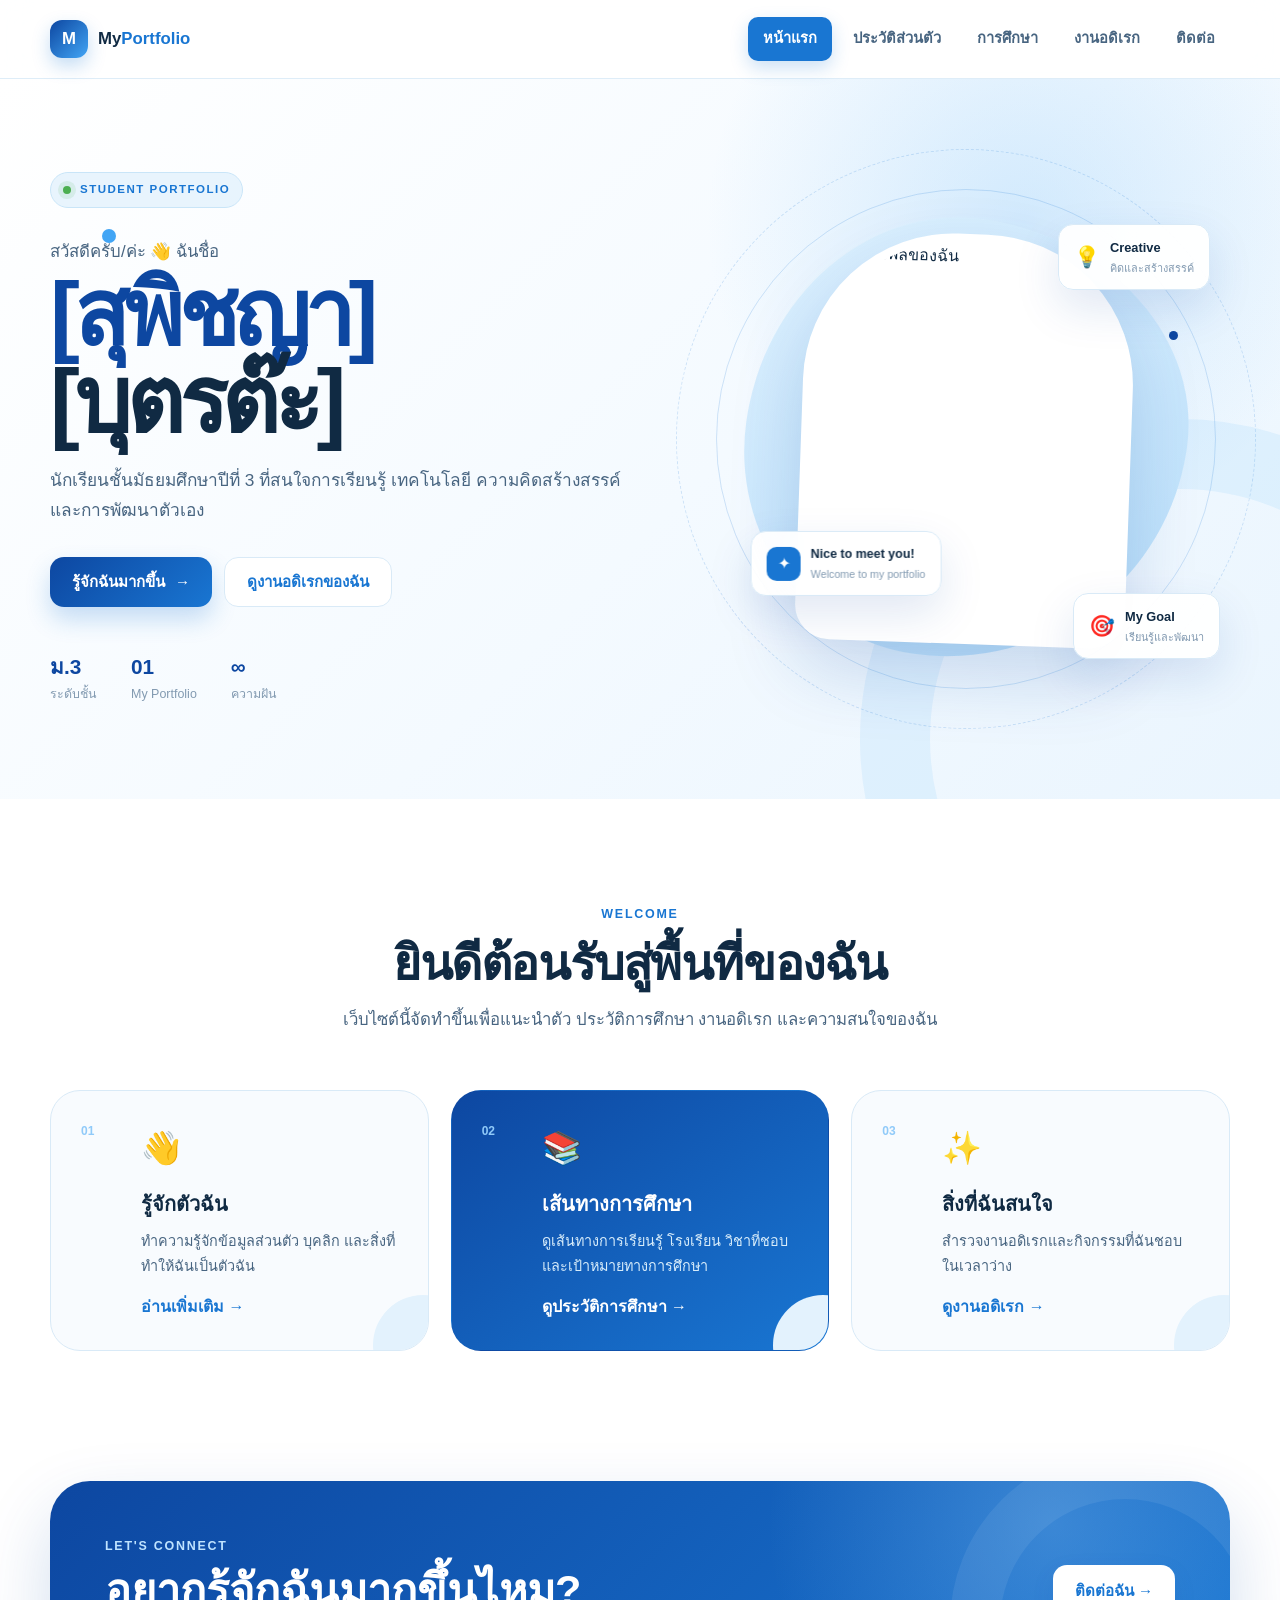
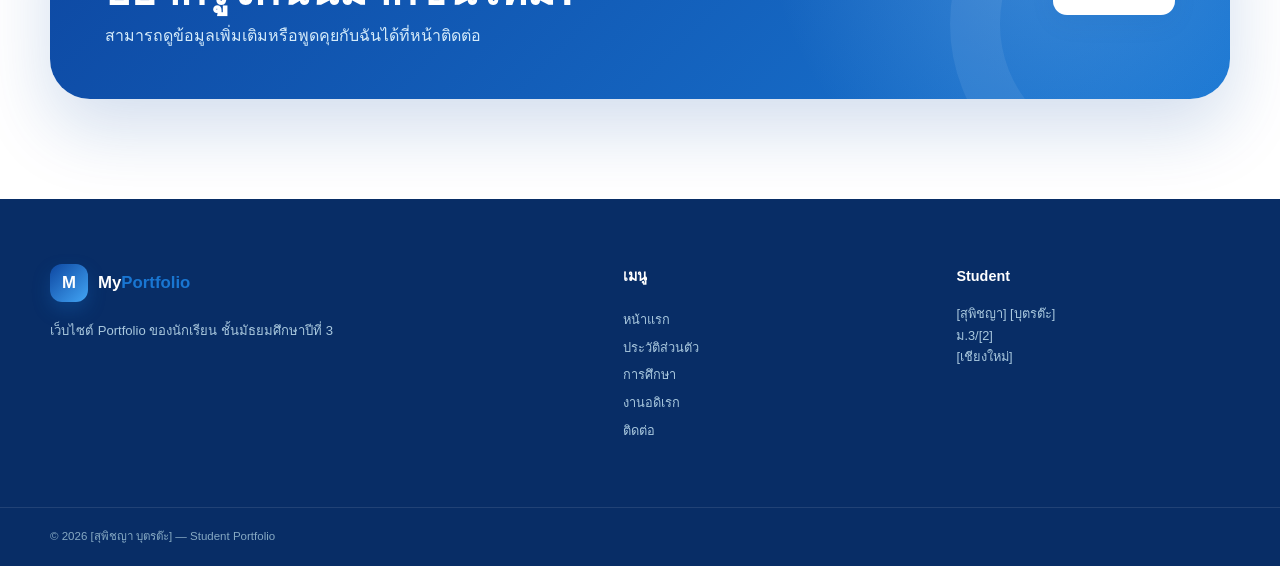
==== commit 6263259d: "Update index.html" ====
--- a/index.html
+++ b/index.html
@@ -240,9 +240,9 @@
 
             <div class="footer-info">
                 <h4>Student</h4>
-                <p>[กรอกชื่อ] [กรอกนามสกุล]</p>
-                <p>ม.3/[กรอกห้อง]</p>
-                <p>[กรอกจังหวัด]</p>
+                <p>[สุพิชญา] [บุตรต๊ะ]</p>
+                <p>ม.3/[2]</p>
+                <p>[เชียงใหม่]</p>
             </div>
 
         </div>
@@ -250,7 +250,7 @@
         <div class="footer-bottom">
             <div class="container">
                 <p>
-                    © 2026 [กรอกชื่อ] — Student Portfolio
+                    © 2026 [สุพิชญา บุตรต๊ะ] — Student Portfolio
                 </p>
             </div>
         </div>
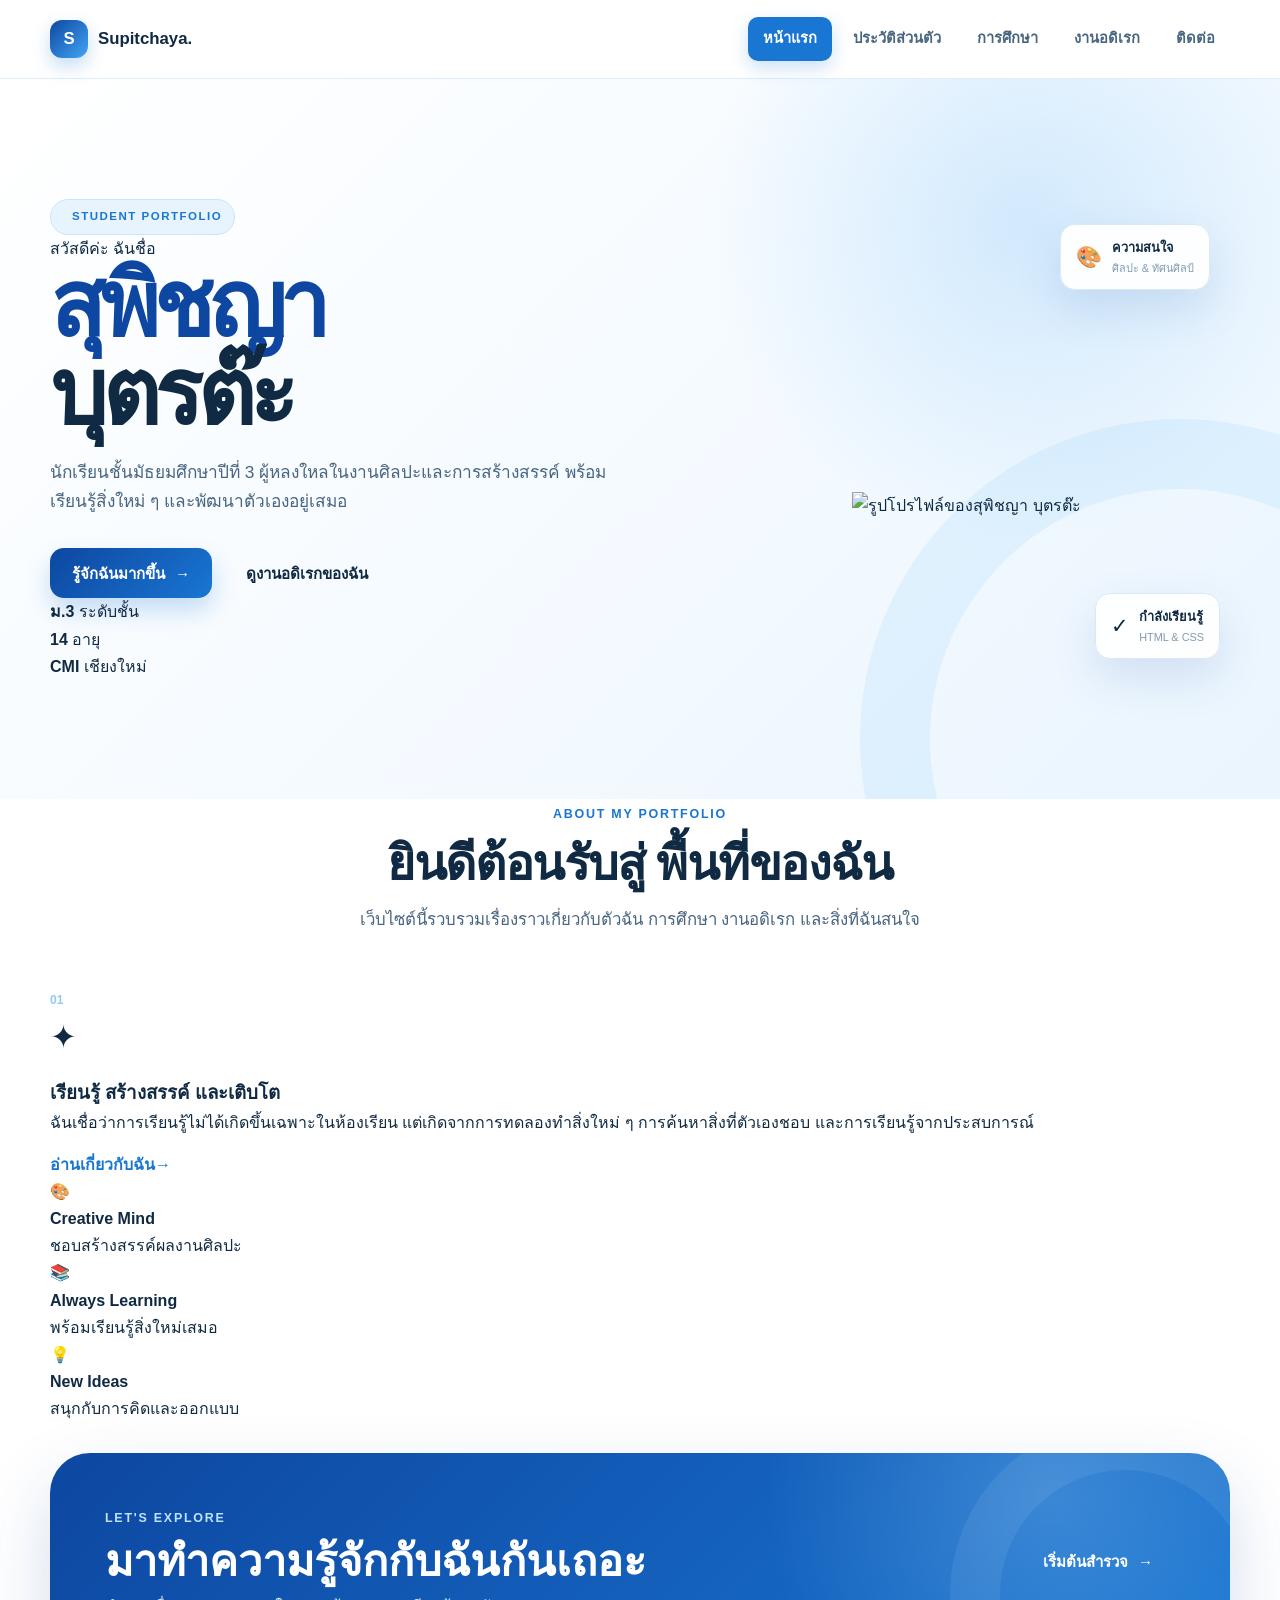
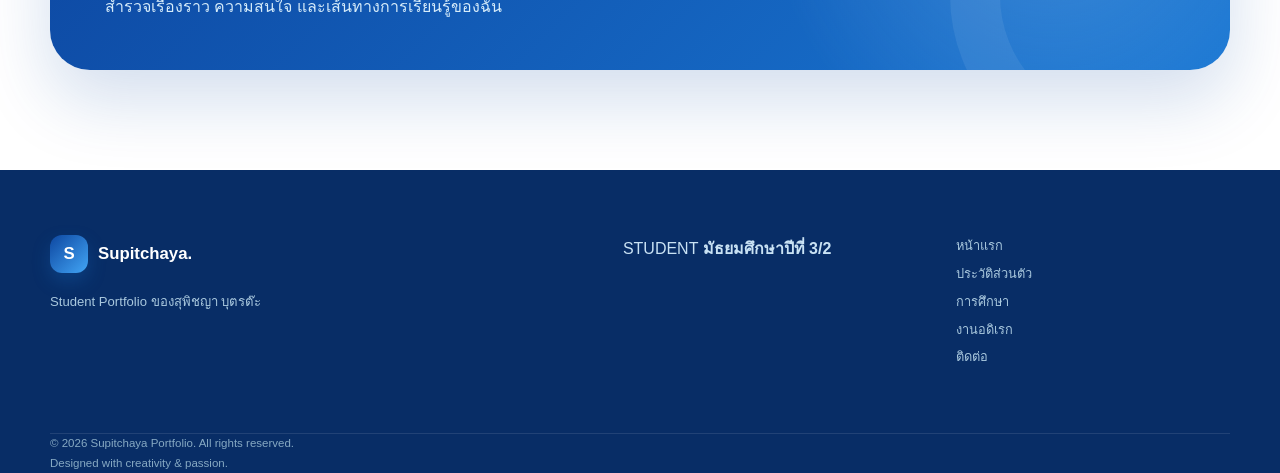
==== commit 4a8feb4b: "Update index.html" ====
--- a/index.html
+++ b/index.html
@@ -3,18 +3,18 @@
 <head>
     <meta charset="UTF-8">
     <meta name="viewport" content="width=device-width, initial-scale=1.0">
-    <meta name="description" content="เว็บไซต์ Portfolio แนะนำตัวของนักเรียนชั้นมัธยมศึกษาปีที่ 3">
-    <title>My Portfolio | หน้าแรก</title>
+    <meta name="description" content="เว็บไซต์ Portfolio ของสุพิชญา บุตรต๊ะ นักเรียนชั้นมัธยมศึกษาปีที่ 3">
+    <title>สุพิชญา | Student Portfolio</title>
     <link rel="stylesheet" href="style.css">
 </head>
 
 <body>
 
     <header class="site-header">
-        <nav class="navbar container">
+        <nav class="navbar container" aria-label="เมนูหลัก">
             <a href="index.html" class="logo">
-                <span class="logo-mark">M</span>
-                <span>My<span class="logo-blue">Portfolio</span></span>
+                <span class="logo-mark">S</span>
+                <span>Supitchaya<span class="logo-dot">.</span></span>
             </a>
 
             <div class="nav-links">
@@ -29,30 +29,29 @@
 
     <main>
 
-        <!-- Hero Section -->
         <section class="hero">
-            <div class="hero-decoration hero-decoration-one"></div>
-            <div class="hero-decoration hero-decoration-two"></div>
+            <div class="hero-orb hero-orb-one"></div>
+            <div class="hero-orb hero-orb-two"></div>
 
             <div class="container hero-grid">
 
-                <div class="hero-content fade-up">
-
-                    <div class="eyebrow">
-                        <span class="status-dot"></span>
+                <div class="hero-content reveal">
+                    <span class="eyebrow">
+                        <span class="eyebrow-dot"></span>
                         STUDENT PORTFOLIO
-                    </div>
-
-                    <p class="hero-small-text">สวัสดีครับ/ค่ะ 👋 ฉันชื่อ</p>
+                    </span>
+
+                    <p class="hero-small-title">สวัสดีค่ะ ฉันชื่อ</p>
 
                     <h1>
-                        [สุพิชญา]
-                        <span>[บุตรต๊ะ]</span>
+                        สุพิชญา
+                        <span>บุตรต๊ะ</span>
                     </h1>
 
                     <p class="hero-description">
-                        นักเรียนชั้นมัธยมศึกษาปีที่ 3 ที่สนใจการเรียนรู้
-                        เทคโนโลยี ความคิดสร้างสรรค์ และการพัฒนาตัวเอง
+                        นักเรียนชั้นมัธยมศึกษาปีที่ 3
+                        ผู้หลงใหลในงานศิลปะและการสร้างสรรค์
+                        พร้อมเรียนรู้สิ่งใหม่ ๆ และพัฒนาตัวเองอยู่เสมอ
                     </p>
 
                     <div class="hero-buttons">
@@ -61,154 +60,140 @@
                             <span>→</span>
                         </a>
 
-                        <a href="hobby.html" class="btn btn-outline">
+                        <a href="hobby.html" class="btn btn-secondary">
                             ดูงานอดิเรกของฉัน
                         </a>
                     </div>
 
-                    <div class="hero-highlights">
-                        <div>
+                    <div class="hero-stats">
+                        <div class="stat-item">
                             <strong>ม.3</strong>
                             <span>ระดับชั้น</span>
                         </div>
 
+                        <div class="stat-divider"></div>
+
+                        <div class="stat-item">
+                            <strong>14</strong>
+                            <span>อายุ</span>
+                        </div>
+
+                        <div class="stat-divider"></div>
+
+                        <div class="stat-item">
+                            <strong>CMI</strong>
+                            <span>เชียงใหม่</span>
+                        </div>
+                    </div>
+                </div>
+
+                <div class="hero-visual reveal reveal-delay">
+
+                    <div class="visual-ring ring-one"></div>
+                    <div class="visual-ring ring-two"></div>
+
+                    <div class="profile-shape">
+                        <img
+                            src="https://placehold.co/560x680/123B67/FFFFFF?text=SUPITCHAYA"
+                            alt="รูปโปรไฟล์ของสุพิชญา บุตรต๊ะ"
+                        >
+                    </div>
+
+                    <div class="floating-card floating-card-top">
+                        <span class="floating-icon">🎨</span>
                         <div>
-                            <strong>01</strong>
-                            <span>My Portfolio</span>
-                        </div>
-
+                            <strong>ความสนใจ</strong>
+                            <small>ศิลปะ & ทัศนศิลป์</small>
+                        </div>
+                    </div>
+
+                    <div class="floating-card floating-card-bottom">
+                        <span class="check-icon">✓</span>
                         <div>
-                            <strong>∞</strong>
-                            <span>ความฝัน</span>
-                        </div>
-                    </div>
-
-                </div>
-
-                <div class="hero-visual fade-up delay-1">
-
-                    <div class="profile-orbit orbit-one"></div>
-                    <div class="profile-orbit orbit-two"></div>
-
-                    <div class="profile-blob"></div>
-
-                    <div class="profile-frame">
-                        <img
-                            src="https://placehold.co/520x620/1976D2/FFFFFF?text=My+Profile"
-                            alt="รูปโปรไฟล์ของฉัน"
-                        >
-
-                        <div class="profile-badge">
-                            <span class="badge-icon">✦</span>
+                            <strong>กำลังเรียนรู้</strong>
+                            <small>HTML & CSS</small>
+                        </div>
+                    </div>
+
+                    <div class="orange-dot"></div>
+                </div>
+
+            </div>
+        </section>
+
+        <section class="intro-section section-padding">
+            <div class="container">
+
+                <div class="section-heading centered">
+                    <span class="section-label">ABOUT MY PORTFOLIO</span>
+                    <h2>ยินดีต้อนรับสู่ <span>พื้นที่ของฉัน</span></h2>
+                    <p>
+                        เว็บไซต์นี้รวบรวมเรื่องราวเกี่ยวกับตัวฉัน
+                        การศึกษา งานอดิเรก และสิ่งที่ฉันสนใจ
+                    </p>
+                </div>
+
+                <div class="feature-layout">
+
+                    <div class="feature-main">
+                        <div class="feature-number">01</div>
+                        <span class="feature-icon large">✦</span>
+
+                        <h3>เรียนรู้ สร้างสรรค์ และเติบโต</h3>
+
+                        <p>
+                            ฉันเชื่อว่าการเรียนรู้ไม่ได้เกิดขึ้นเฉพาะในห้องเรียน
+                            แต่เกิดจากการทดลองทำสิ่งใหม่ ๆ
+                            การค้นหาสิ่งที่ตัวเองชอบ
+                            และการเรียนรู้จากประสบการณ์
+                        </p>
+
+                        <a href="profile.html" class="text-link">
+                            อ่านเกี่ยวกับฉัน <span>→</span>
+                        </a>
+                    </div>
+
+                    <div class="feature-side">
+                        <div class="mini-feature">
+                            <span>🎨</span>
                             <div>
-                                <strong>Nice to meet you!</strong>
-                                <small>Welcome to my portfolio</small>
+                                <h4>Creative Mind</h4>
+                                <p>ชอบสร้างสรรค์ผลงานศิลปะ</p>
                             </div>
                         </div>
-                    </div>
-
-                    <div class="floating-card floating-card-top">
-                        <span>💡</span>
-                        <div>
-                            <strong>Creative</strong>
-                            <small>คิดและสร้างสรรค์</small>
-                        </div>
-                    </div>
-
-                    <div class="floating-card floating-card-bottom">
-                        <span>🎯</span>
-                        <div>
-                            <strong>My Goal</strong>
-                            <small>เรียนรู้และพัฒนา</small>
-                        </div>
-                    </div>
-
-                </div>
-
+
+                        <div class="mini-feature">
+                            <span>📚</span>
+                            <div>
+                                <h4>Always Learning</h4>
+                                <p>พร้อมเรียนรู้สิ่งใหม่เสมอ</p>
+                            </div>
+                        </div>
+
+                        <div class="mini-feature">
+                            <span>💡</span>
+                            <div>
+                                <h4>New Ideas</h4>
+                                <p>สนุกกับการคิดและออกแบบ</p>
+                            </div>
+                        </div>
+                    </div>
+
+                </div>
             </div>
         </section>
 
-        <!-- Introduction -->
-        <section class="section intro-section">
-            <div class="container">
-
-                <div class="section-heading centered">
-                    <span class="section-label">WELCOME</span>
-                    <h2>ยินดีต้อนรับสู่พื้นที่ของฉัน</h2>
-                    <p>
-                        เว็บไซต์นี้จัดทำขึ้นเพื่อแนะนำตัว ประวัติการศึกษา
-                        งานอดิเรก และความสนใจของฉัน
-                    </p>
-                </div>
-
-                <div class="intro-grid">
-
-                    <article class="intro-feature">
-                        <div class="feature-number">01</div>
-                        <div>
-                            <span class="feature-icon">👋</span>
-                            <h3>รู้จักตัวฉัน</h3>
-                            <p>
-                                ทำความรู้จักข้อมูลส่วนตัว บุคลิก
-                                และสิ่งที่ทำให้ฉันเป็นตัวฉัน
-                            </p>
-                            <a href="profile.html" class="text-link">
-                                อ่านเพิ่มเติม →
-                            </a>
-                        </div>
-                    </article>
-
-                    <article class="intro-feature intro-feature-blue">
-                        <div class="feature-number">02</div>
-                        <div>
-                            <span class="feature-icon">📚</span>
-                            <h3>เส้นทางการศึกษา</h3>
-                            <p>
-                                ดูเส้นทางการเรียนรู้ โรงเรียน
-                                วิชาที่ชอบ และเป้าหมายทางการศึกษา
-                            </p>
-                            <a href="education.html" class="text-link">
-                                ดูประวัติการศึกษา →
-                            </a>
-                        </div>
-                    </article>
-
-                    <article class="intro-feature">
-                        <div class="feature-number">03</div>
-                        <div>
-                            <span class="feature-icon">✨</span>
-                            <h3>สิ่งที่ฉันสนใจ</h3>
-                            <p>
-                                สำรวจงานอดิเรกและกิจกรรมที่ฉันชอบ
-                                ในเวลาว่าง
-                            </p>
-                            <a href="hobby.html" class="text-link">
-                                ดูงานอดิเรก →
-                            </a>
-                        </div>
-                    </article>
-
-                </div>
-
-            </div>
-        </section>
-
-        <!-- CTA -->
         <section class="cta-section">
             <div class="container cta-box">
-
                 <div>
-                    <span class="section-label light-label">LET'S CONNECT</span>
-                    <h2>อยากรู้จักฉันมากขึ้นไหม?</h2>
-                    <p>
-                        สามารถดูข้อมูลเพิ่มเติมหรือพูดคุยกับฉันได้ที่หน้าติดต่อ
-                    </p>
-                </div>
-
-                <a href="contact.html" class="btn btn-white">
-                    ติดต่อฉัน →
+                    <span class="section-label light-label">LET'S EXPLORE</span>
+                    <h2>มาทำความรู้จักกับฉันกันเถอะ</h2>
+                    <p>สำรวจเรื่องราว ความสนใจ และเส้นทางการเรียนรู้ของฉัน</p>
+                </div>
+
+                <a href="profile.html" class="btn btn-light">
+                    เริ่มต้นสำรวจ <span>→</span>
                 </a>
-
             </div>
         </section>
 
@@ -219,18 +204,18 @@
 
             <div class="footer-brand">
                 <a href="index.html" class="logo logo-footer">
-                    <span class="logo-mark">M</span>
-                    <span>My<span class="logo-blue">Portfolio</span></span>
+                    <span class="logo-mark">S</span>
+                    <span>Supitchaya<span class="logo-dot">.</span></span>
                 </a>
-
-                <p>
-                    เว็บไซต์ Portfolio ของนักเรียน
-                    ชั้นมัธยมศึกษาปีที่ 3
-                </p>
+                <p>Student Portfolio ของสุพิชญา บุตรต๊ะ</p>
+            </div>
+
+            <div class="footer-class">
+                <span>STUDENT</span>
+                <strong>มัธยมศึกษาปีที่ 3/2</strong>
             </div>
 
             <div class="footer-links">
-                <h4>เมนู</h4>
                 <a href="index.html">หน้าแรก</a>
                 <a href="profile.html">ประวัติส่วนตัว</a>
                 <a href="education.html">การศึกษา</a>
@@ -238,21 +223,11 @@
                 <a href="contact.html">ติดต่อ</a>
             </div>
 
-            <div class="footer-info">
-                <h4>Student</h4>
-                <p>[สุพิชญา] [บุตรต๊ะ]</p>
-                <p>ม.3/[2]</p>
-                <p>[เชียงใหม่]</p>
-            </div>
-
         </div>
 
-        <div class="footer-bottom">
-            <div class="container">
-                <p>
-                    © 2026 [สุพิชญา บุตรต๊ะ] — Student Portfolio
-                </p>
-            </div>
+        <div class="container footer-bottom">
+            <p>© 2026 Supitchaya Portfolio. All rights reserved.</p>
+            <p>Designed with creativity &amp; passion.</p>
         </div>
     </footer>
 
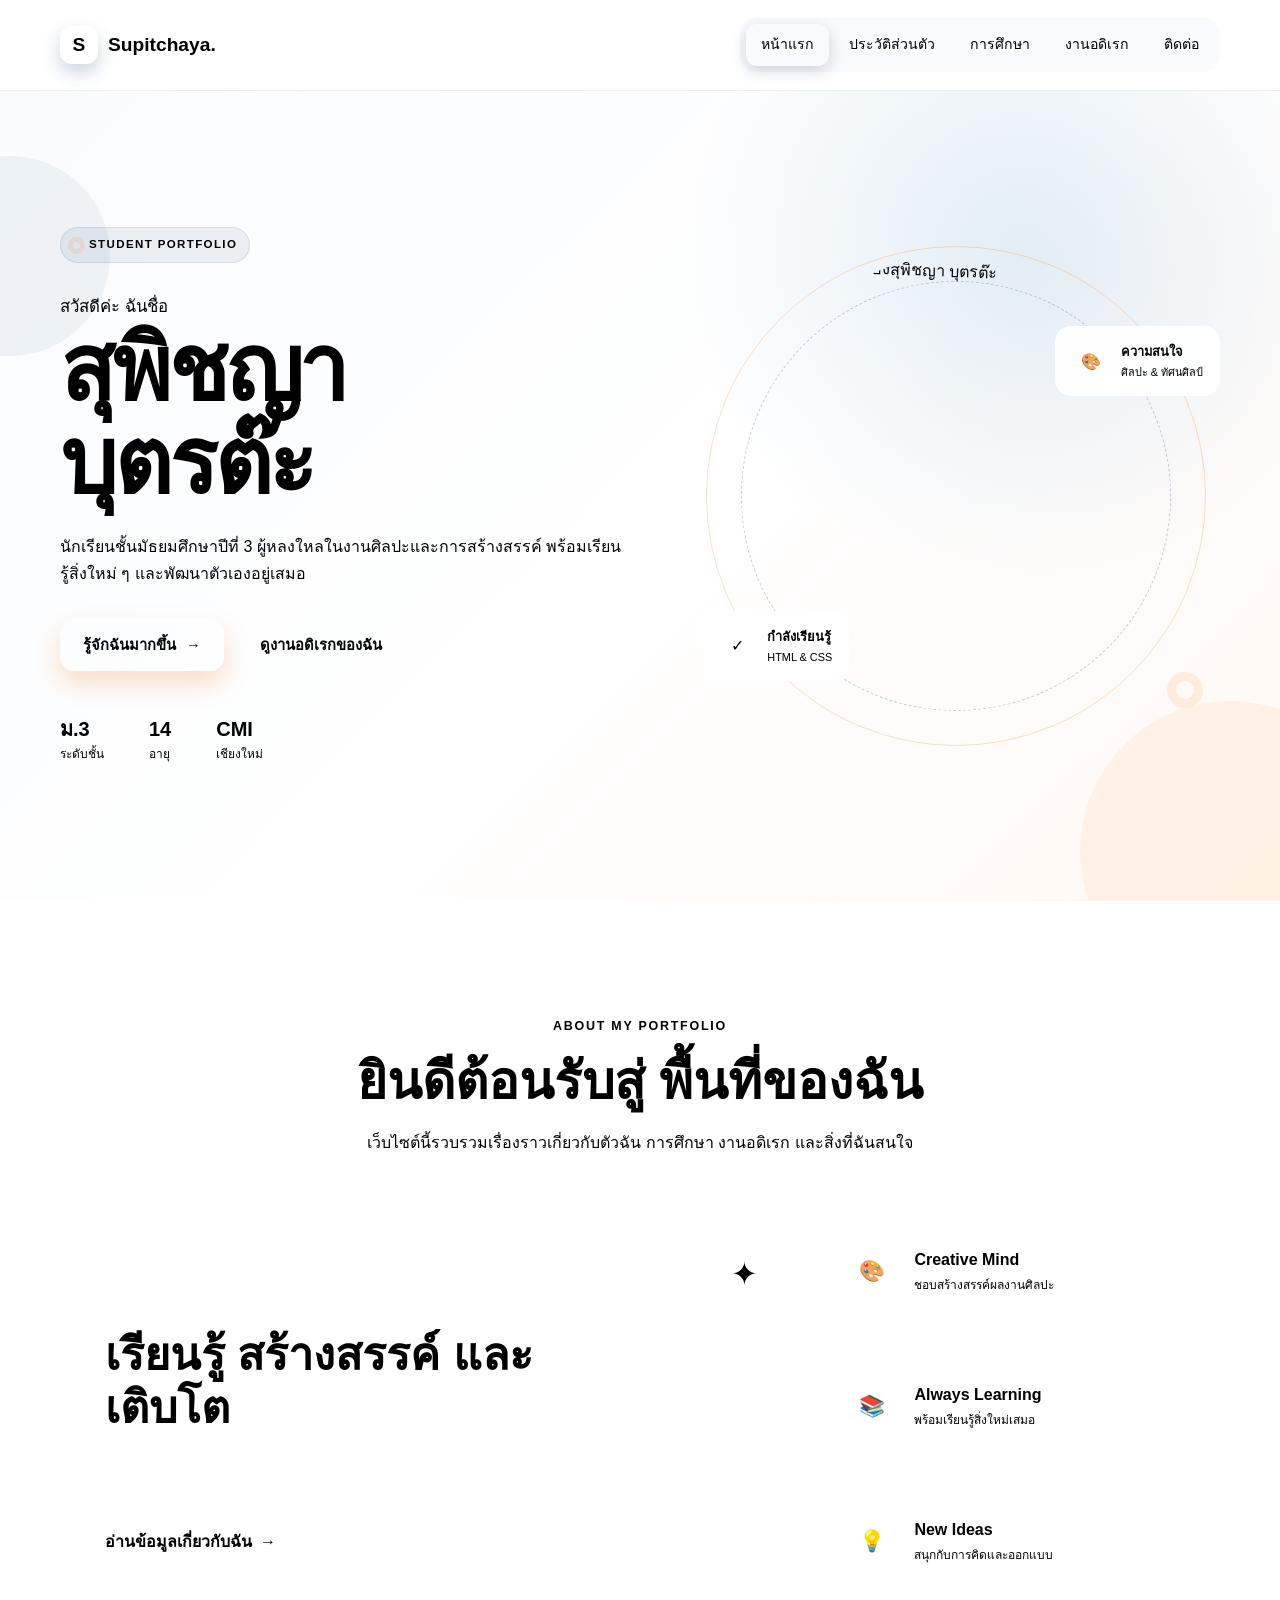
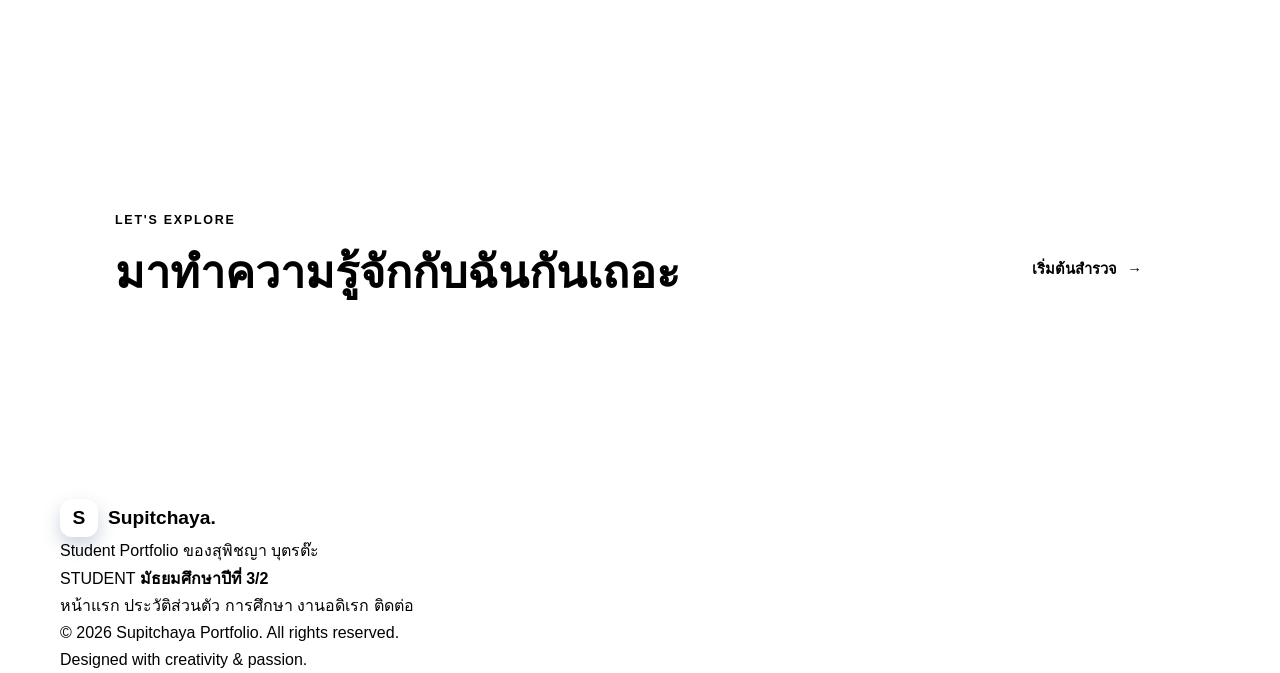
==== commit b24d784a: "Update index.html" ====
--- a/index.html
+++ b/index.html
@@ -149,7 +149,7 @@
                         </p>
 
                         <a href="profile.html" class="text-link">
-                            อ่านเกี่ยวกับฉัน <span>→</span>
+                            อ่านข้อมูลเกี่ยวกับฉัน <span>→</span>
                         </a>
                     </div>
 
--- a/style.css
+++ b/style.css
@@ -1,47 +1,52 @@
+style.css
 /* =========================================================
-   MY PORTFOLIO
-   Modern Student Portfolio Website
+   SUPITCHAYA STUDENT PORTFOLIO
+   Modern Student Portfolio
    HTML5 + CSS3
    ========================================================= */
 
-/* =========================
-   1. VARIABLES
-   ========================= */
+/* ---------- Google Font ---------- */
+
+@import url('https://fonts.googleapis.com/css2?family=Kanit:wght@300;400;500;600;700&family=Prompt:wght@300;400;500;600;700&display=swap');
+
+
+/* ---------- Variables ---------- */
 
 :root {
-    --navy: #0D47A1;
-    --blue: #1976D2;
-    --light-blue: #42A5F5;
-    --soft-blue: #90CAF9;
-    --pale-blue: #E3F2FD;
-    --white: #FFFFFF;
-
-    --text-dark: #102A43;
-    --text: #486581;
-    --text-light: #829AB1;
-
-    --background: #F7FAFC;
-    --background-blue: #F1F8FE;
-    --border: #D9EAF7;
-
-    --shadow-sm: 0 8px 24px rgba(13, 71, 161, 0.08);
-    --shadow-md: 0 18px 45px rgba(13, 71, 161, 0.13);
-    --shadow-lg: 0 30px 70px rgba(13, 71, 161, 0.18);
+    --navy-950: #071a2d;
+    --navy-900: #0a2744;
+    --navy-800: #0d3155;
+    --navy-700: #123b67;
+    --blue: #1b5d91;
+    --blue-light: #3e86bd;
+
+    --orange-700: #d95b12;
+    --orange: #f47b20;
+    --orange-light: #ff9b4a;
+    --orange-pale: #fff1e7;
+
+    --white: #ffffff;
+    --off-white: #f7f9fc;
+    --gray-50: #f4f6f9;
+    --gray-100: #e9edf3;
+    --gray-300: #cbd3de;
+    --gray-500: #718096;
+    --gray-700: #3d4a5a;
+    --text: #172333;
+
+    --shadow-sm: 0 8px 25px rgba(7, 26, 45, 0.07);
+    --shadow-md: 0 18px 45px rgba(7, 26, 45, 0.12);
+    --shadow-lg: 0 30px 70px rgba(7, 26, 45, 0.18);
 
     --radius-sm: 12px;
     --radius-md: 20px;
-    --radius-lg: 30px;
-    --radius-xl: 40px;
-
-    --container: 1180px;
+    --radius-lg: 32px;
 
     --transition: 0.3s ease;
 }
 
 
-/* =========================
-   2. RESET
-   ========================= */
+/* ---------- Reset ---------- */
 
 * {
     margin: 0;
@@ -54,14 +59,9 @@
 }
 
 body {
-    font-family:
-        "Segoe UI",
-        Tahoma,
-        Arial,
-        sans-serif;
-
-    color: var(--text-dark);
-    background: var(--background);
+    font-family: "Prompt", sans-serif;
+    color: var(--text);
+    background: var(--white);
     line-height: 1.7;
     overflow-x: hidden;
 }
@@ -82,104 +82,85 @@
 }
 
 ::selection {
+    background: var(--orange);
     color: var(--white);
-    background: var(--blue);
-}
-
-
-/* =========================
-   3. GLOBAL
-   ========================= */
+}
+
+
+/* ---------- Utility ---------- */
 
 .container {
-    width: min(100% - 40px, var(--container));
-    margin: 0 auto;
-}
-
-.section {
-    padding: 100px 0;
+    width: min(1160px, calc(100% - 40px));
+    margin-inline: auto;
+}
+
+.section-padding {
+    padding: 110px 0;
+}
+
+.section-label {
+    display: inline-block;
+    margin-bottom: 14px;
+    color: var(--orange);
+    font-family: "Kanit", sans-serif;
+    font-size: 0.78rem;
+    font-weight: 600;
+    letter-spacing: 0.14em;
+}
+
+.light-label {
+    color: var(--orange-light);
+}
+
+.centered {
+    text-align: center;
+    margin-inline: auto;
 }
 
 .section-heading {
-    max-width: 680px;
+    max-width: 700px;
     margin-bottom: 55px;
 }
 
-.section-heading.centered {
-    margin-left: auto;
-    margin-right: auto;
-    text-align: center;
-}
-
 .section-heading h2,
-.contact-intro h2,
-.interest-text h2,
-.about-heading h2 {
-    font-size: clamp(2rem, 4vw, 3rem);
-    line-height: 1.15;
-    letter-spacing: -0.03em;
-    color: var(--text-dark);
-    margin: 10px 0 15px;
-}
-
-.section-heading p,
-.contact-intro p {
-    color: var(--text);
-    font-size: 1.05rem;
-}
-
-.section-label {
-    display: inline-flex;
-    align-items: center;
-    gap: 8px;
-
-    color: var(--blue);
-    font-size: 0.78rem;
-    font-weight: 800;
-    letter-spacing: 0.14em;
-}
-
-.light-label {
-    color: #BFE3FF;
-}
-
-.text-blue {
-    color: var(--blue);
-}
-
-.text-link {
-    display: inline-flex;
-    margin-top: 15px;
-    color: var(--blue);
-    font-weight: 700;
-    transition: var(--transition);
-}
-
-.text-link:hover {
-    gap: 6px;
-    color: var(--navy);
-}
-
-
-/* =========================
-   4. NAVIGATION
-   ========================= */
+.about-me-title h2,
+.hobby-intro h2,
+.contact-intro h2 {
+    color: var(--navy-900);
+    font-family: "Kanit", sans-serif;
+    font-size: clamp(2rem, 4vw, 3.2rem);
+    line-height: 1.2;
+    font-weight: 600;
+}
+
+.section-heading h2 span,
+.about-me-title h2 span,
+.hobby-intro h2 span,
+.contact-intro h2 span {
+    color: var(--orange);
+}
+
+.section-heading p {
+    margin-top: 16px;
+    color: var(--gray-500);
+}
+
+
+/* ---------- Header / Navigation ---------- */
 
 .site-header {
     position: sticky;
     top: 0;
     z-index: 1000;
-
-    background: rgba(255, 255, 255, 0.9);
+    padding: 16px 0;
+    background: rgba(255, 255, 255, 0.82);
+    border-bottom: 1px solid rgba(13, 49, 85, 0.08);
     backdrop-filter: blur(16px);
     -webkit-backdrop-filter: blur(16px);
-
-    border-bottom: 1px solid rgba(217, 234, 247, 0.85);
 }
 
 .navbar {
-    min-height: 78px;
-
+    min-height: 58px;
     display: flex;
     align-items: center;
     justify-content: space-between;
@@ -190,422 +171,282 @@
     display: inline-flex;
     align-items: center;
     gap: 10px;
-
-    font-size: 1.05rem;
-    font-weight: 800;
-    color: var(--text-dark);
-    white-space: nowrap;
+    color: var(--navy-900);
+    font-family: "Kanit", sans-serif;
+    font-size: 1.2rem;
+    font-weight: 600;
 }
 
 .logo-mark {
     width: 38px;
     height: 38px;
-
     display: grid;
     place-items: center;
-
     color: var(--white);
-    background: linear-gradient(
-        135deg,
-        var(--navy),
-        var(--light-blue)
-    );
-
+    background: linear-gradient(145deg, var(--navy-700), var(--blue));
     border-radius: 12px;
-    box-shadow: 0 8px 18px rgba(25, 118, 210, 0.25);
-}
-
-.logo-blue {
-    color: var(--blue);
+    box-shadow: 0 8px 18px rgba(18, 59, 103, 0.22);
+}
+
+.logo-dot {
+    color: var(--orange);
 }
 
 .nav-links {
     display: flex;
     align-items: center;
-    gap: 6px;
+    gap: 5px;
+    padding: 6px;
+    background: rgba(247, 249, 252, 0.8);
+    border: 1px solid var(--gray-100);
+    border-radius: 16px;
 }
 
 .nav-links a {
     position: relative;
-
     padding: 9px 15px;
-
-    color: var(--text);
+    color: var(--gray-700);
+    font-size: 0.88rem;
+    font-weight: 500;
+    border-radius: 11px;
+    transition: var(--transition);
+}
+
+.nav-links a:hover {
+    color: var(--navy-900);
+    background: var(--white);
+}
+
+.nav-links a.active {
+    color: var(--white);
+    background: var(--navy-900);
+    box-shadow: 0 5px 15px rgba(10, 39, 68, 0.18);
+}
+
+
+/* ---------- Buttons ---------- */
+
+.btn {
+    display: inline-flex;
+    align-items: center;
+    justify-content: center;
+    gap: 10px;
+    min-height: 52px;
+    padding: 0 23px;
+    border-radius: 14px;
     font-size: 0.92rem;
     font-weight: 600;
-
-    border-radius: 10px;
     transition: var(--transition);
-}
-
-.nav-links a:hover {
-    color: var(--blue);
-    background: var(--pale-blue);
-}
-
-.nav-links a.active {
-    color: var(--white);
-    background: var(--blue);
-    box-shadow: 0 7px 18px rgba(25, 118, 210, 0.22);
-}
-
-
-/* =========================
-   5. BUTTONS
-   ========================= */
-
-.btn {
-    display: inline-flex;
-    align-items: center;
-    justify-content: center;
-    gap: 10px;
-
-    min-height: 50px;
-    padding: 0 22px;
-
-    border-radius: 14px;
-
-    font-size: 0.94rem;
-    font-weight: 750;
-
-    transition:
-        transform var(--transition),
-        box-shadow var(--transition),
-        background var(--transition),
-        color var(--transition);
-}
-
-.btn:hover {
-    transform: translateY(-3px);
 }
 
 .btn-primary {
     color: var(--white);
-    background: linear-gradient(
-        135deg,
-        var(--navy),
-        var(--blue)
-    );
-
-    box-shadow: 0 12px 25px rgba(25, 118, 210, 0.24);
+    background: linear-gradient(135deg, var(--orange), var(--orange-700));
+    box-shadow: 0 12px 25px rgba(244, 123, 32, 0.25);
 }
 
 .btn-primary:hover {
-    box-shadow: 0 17px 30px rgba(25, 118, 210, 0.32);
-}
-
-.btn-outline {
-    color: var(--blue);
+    transform: translateY(-3px);
+    box-shadow: 0 17px 30px rgba(244, 123, 32, 0.32);
+}
+
+.btn-secondary {
+    color: var(--navy-900);
     background: var(--white);
-    border: 1px solid var(--border);
-}
-
-.btn-outline:hover {
-    border-color: var(--soft-blue);
-    background: var(--pale-blue);
-}
-
-.btn-white {
-    color: var(--blue);
+    border: 1px solid var(--gray-100);
+}
+
+.btn-secondary:hover {
+    color: var(--orange);
+    border-color: var(--orange-light);
+    transform: translateY(-3px);
+}
+
+.btn-light {
+    color: var(--navy-900);
     background: var(--white);
-    box-shadow: var(--shadow-sm);
-}
-
-.btn-white:hover {
-    box-shadow: var(--shadow-md);
-}
-
-
-/* =========================
-   6. HERO
-   ========================= */
+}
+
+.btn-light:hover {
+    color: var(--orange);
+    transform: translateY(-3px);
+}
+
+
+/* ---------- Hero ---------- */
 
 .hero {
     position: relative;
-    min-height: 720px;
-
-    display: flex;
-    align-items: center;
-
+    min-height: calc(100vh - 90px);
+    display: flex;
+    align-items: center;
     overflow: hidden;
-
     background:
-        radial-gradient(
-            circle at 80% 20%,
-            rgba(144, 202, 249, 0.34),
-            transparent 27%
-        ),
-        linear-gradient(
-            135deg,
-            #FFFFFF 0%,
-            #F4FAFF 55%,
-            #EAF5FE 100%
-        );
-}
-
-.hero::before {
-    content: "";
-    position: absolute;
-
-    width: 500px;
-    height: 500px;
-
-    right: -220px;
-    bottom: -260px;
-
-    border: 70px solid rgba(144, 202, 249, 0.18);
-    border-radius: 50%;
+        radial-gradient(circle at 80% 20%, rgba(62, 134, 189, 0.15), transparent 28%),
+        linear-gradient(135deg, #f9fbfe 0%, #ffffff 55%, #fff8f3 100%);
 }
 
 .hero-grid {
+    min-height: calc(100vh - 90px);
+    display: grid;
+    grid-template-columns: 1.03fr 0.97fr;
+    align-items: center;
+    gap: 70px;
+    padding: 70px 0;
+}
+
+.hero-content {
     position: relative;
     z-index: 2;
-
-    display: grid;
-    grid-template-columns: 1.05fr 0.95fr;
-    align-items: center;
-    gap: 70px;
-
-    padding: 80px 0;
-}
-
-.hero-content {
-    max-width: 650px;
 }
 
 .eyebrow {
     display: inline-flex;
     align-items: center;
     gap: 9px;
-
     padding: 7px 12px;
-
-    color: var(--blue);
-    background: rgba(227, 242, 253, 0.8);
-
-    border: 1px solid #C9E5F8;
-    border-radius: 100px;
-
+    color: var(--navy-700);
+    background: rgba(18, 59, 103, 0.07);
+    border: 1px solid rgba(18, 59, 103, 0.1);
+    border-radius: 50px;
     font-size: 0.72rem;
-    font-weight: 800;
-    letter-spacing: 0.13em;
-}
-
-.status-dot {
-    width: 8px;
-    height: 8px;
-
-    background: #4CAF50;
+    font-weight: 600;
+    letter-spacing: 0.12em;
+}
+
+.eyebrow-dot {
+    width: 7px;
+    height: 7px;
+    background: var(--orange);
     border-radius: 50%;
-
-    box-shadow: 0 0 0 5px rgba(76, 175, 80, 0.12);
-}
-
-.hero-small-text {
+    box-shadow: 0 0 0 5px rgba(244, 123, 32, 0.12);
+}
+
+.hero-small-title {
     margin-top: 30px;
-    margin-bottom: 4px;
-
-    color: var(--text);
+    color: var(--gray-500);
     font-size: 1.05rem;
 }
 
 .hero h1 {
-    margin-bottom: 20px;
-
-    color: var(--navy);
-
-    font-size: clamp(3.4rem, 7vw, 6.2rem);
-    line-height: 0.98;
-    letter-spacing: -0.06em;
+    margin-top: 2px;
+    color: var(--navy-950);
+    font-family: "Kanit", sans-serif;
+    font-size: clamp(3.6rem, 7vw, 6.2rem);
+    font-weight: 600;
+    line-height: 1.03;
+    letter-spacing: -0.035em;
 }
 
 .hero h1 span {
     display: block;
-    color: var(--text-dark);
+    color: var(--orange);
 }
 
 .hero-description {
-    max-width: 590px;
-
-    color: var(--text);
-    font-size: 1.08rem;
+    max-width: 600px;
+    margin-top: 25px;
+    color: var(--gray-500);
+    font-size: 1rem;
 }
 
 .hero-buttons {
     display: flex;
     flex-wrap: wrap;
-    gap: 12px;
-
+    gap: 13px;
     margin-top: 32px;
 }
 
-.hero-highlights {
-    display: flex;
-    gap: 34px;
-
-    margin-top: 42px;
-}
-
-.hero-highlights div {
+.hero-stats {
+    display: flex;
+    align-items: center;
+    gap: 22px;
+    margin-top: 48px;
+}
+
+.stat-item {
     display: flex;
     flex-direction: column;
 }
 
-.hero-highlights strong {
-    color: var(--navy);
-    font-size: 1.3rem;
-}
-
-.hero-highlights span {
-    color: var(--text-light);
-    font-size: 0.78rem;
+.stat-item strong {
+    color: var(--navy-900);
+    font-family: "Kanit", sans-serif;
+    font-size: 1.25rem;
+    line-height: 1;
+}
+
+.stat-item span {
+    margin-top: 5px;
+    color: var(--gray-500);
+    font-size: 0.75rem;
+}
+
+.stat-divider {
+    width: 1px;
+    height: 34px;
+    background: var(--gray-300);
 }
 
 .hero-visual {
     position: relative;
-    min-height: 560px;
-
+    min-height: 580px;
     display: grid;
     place-items: center;
 }
 
-.profile-blob {
-    position: absolute;
-
-    width: 440px;
-    height: 440px;
-
-    background: linear-gradient(
-        145deg,
-        #DFF2FF,
-        #B8DEFA
-    );
-
-    border-radius: 47% 53% 55% 45% / 53% 45% 55% 47%;
-
-    transform: rotate(8deg);
-}
-
-.profile-orbit {
-    position: absolute;
-
-    border: 1px solid rgba(25, 118, 210, 0.18);
-    border-radius: 50%;
-}
-
-.orbit-one {
-    width: 500px;
-    height: 500px;
-}
-
-.orbit-two {
-    width: 580px;
-    height: 580px;
-    border-style: dashed;
-}
-
-.profile-frame {
+.profile-shape {
     position: relative;
     z-index: 3;
-
-    width: 330px;
-    height: 410px;
-
-    overflow: visible;
-
-    border: 9px solid var(--white);
-    border-radius: 150px 150px 35px 35px;
-
-    background: var(--white);
+    width: min(390px, 80%);
+    aspect-ratio: 0.82;
+    overflow: hidden;
+    border: 12px solid var(--white);
+    border-radius: 45% 45% 25% 25%;
     box-shadow: var(--shadow-lg);
-
     transform: rotate(2deg);
-    transition: var(--transition);
-}
-
-.profile-frame:hover {
-    transform: rotate(0deg) translateY(-6px);
-    box-shadow: 0 35px 80px rgba(13, 71, 161, 0.22);
-}
-
-.profile-frame img {
+    transition: transform 0.5s ease;
+}
+
+.profile-shape:hover {
+    transform: rotate(0deg) scale(1.02);
+}
+
+.profile-shape img {
     width: 100%;
     height: 100%;
     object-fit: cover;
-
-    border-radius: 140px 140px 27px 27px;
-}
-
-.profile-badge {
-    position: absolute;
-    left: -55px;
-    bottom: 35px;
-
-    display: flex;
-    align-items: center;
-    gap: 10px;
-
-    padding: 12px 15px;
-
-    background: rgba(255, 255, 255, 0.94);
-    backdrop-filter: blur(10px);
-
-    border: 1px solid var(--border);
-    border-radius: 15px;
-
+}
+
+.visual-ring {
+    position: absolute;
+    border-radius: 50%;
+}
+
+.ring-one {
+    width: 500px;
+    height: 500px;
+    border: 1px solid rgba(244, 123, 32, 0.25);
+}
+
+.ring-two {
+    width: 430px;
+    height: 430px;
+    border: 1px dashed rgba(18, 59, 103, 0.25);
+}
+
+.floating-card {
+    position: absolute;
+    z-index: 5;
+    display: flex;
+    align-items: center;
+    gap: 11px;
+    padding: 14px 16px;
+    background: rgba(255, 255, 255, 0.92);
+    border: 1px solid rgba(255, 255, 255, 0.9);
+    border-radius: 16px;
     box-shadow: var(--shadow-md);
-
-    transform: rotate(-2deg);
-}
-
-.badge-icon {
-    width: 34px;
-    height: 34px;
-
-    display: grid;
-    place-items: center;
-
-    color: var(--white);
-    background: var(--blue);
-    border-radius: 10px;
-}
-
-.profile-badge strong,
-.profile-badge small {
-    display: block;
-}
-
-.profile-badge strong {
-    font-size: 0.78rem;
-}
-
-.profile-badge small {
-    color: var(--text-light);
-    font-size: 0.67rem;
-}
-
-.floating-card {
-    position: absolute;
-    z-index: 5;
-
-    display: flex;
-    align-items: center;
-    gap: 10px;
-
-    padding: 12px 15px;
-
-    background: rgba(255, 255, 255, 0.95);
-
-    border: 1px solid var(--border);
-    border-radius: 15px;
-
-    box-shadow: var(--shadow-md);
-
-    animation: floating 4s ease-in-out infinite;
-}
-
-.floating-card > span {
-    font-size: 1.3rem;
+    backdrop-filter: blur(12px);
 }
 
 .floating-card strong,
@@ -614,1941 +455,398 @@
 }
 
 .floating-card strong {
+    color: var(--navy-900);
     font-size: 0.8rem;
 }
 
 .floating-card small {
-    color: var(--text-light);
+    color: var(--gray-500);
     font-size: 0.68rem;
 }
 
+.floating-icon {
+    width: 38px;
+    height: 38px;
+    display: grid;
+    place-items: center;
+    background: var(--orange-pale);
+    border-radius: 12px;
+}
+
 .floating-card-top {
-    top: 65px;
-    right: 20px;
+    top: 120px;
+    right: 0;
 }
 
 .floating-card-bottom {
-    right: 10px;
-    bottom: 60px;
-
-    animation-delay: -2s;
-}
-
-.hero-decoration {
-    position: absolute;
+    bottom: 105px;
+    left: 10px;
+}
+
+.check-icon {
+    width: 38px;
+    height: 38px;
+    display: grid;
+    place-items: center;
+    color: var(--white);
+    background: var(--orange);
+    border-radius: 12px;
+}
+
+.orange-dot {
+    position: absolute;
+    right: 5%;
+    bottom: 15%;
+    width: 18px;
+    height: 18px;
+    background: var(--orange);
     border-radius: 50%;
-}
-
-.hero-decoration-one {
-    width: 14px;
-    height: 14px;
-    top: 150px;
-    left: 8%;
-    background: var(--light-blue);
-}
-
-.hero-decoration-two {
-    width: 9px;
-    height: 9px;
-    right: 8%;
-    top: 35%;
-    background: var(--navy);
-}
-
-
-/* =========================
-   7. INTRO SECTION
-   ========================= */
+    box-shadow: 0 0 0 9px rgba(244, 123, 32, 0.12);
+}
+
+.hero-orb {
+    position: absolute;
+    border-radius: 50%;
+    pointer-events: none;
+}
+
+.hero-orb-one {
+    top: 8%;
+    left: -90px;
+    width: 200px;
+    height: 200px;
+    background: rgba(18, 59, 103, 0.05);
+}
+
+.hero-orb-two {
+    right: -100px;
+    bottom: -100px;
+    width: 300px;
+    height: 300px;
+    background: rgba(244, 123, 32, 0.07);
+}
+
+
+/* ---------- Intro / Feature ---------- */
 
 .intro-section {
     background: var(--white);
 }
 
-.intro-grid {
+.feature-layout {
     display: grid;
-    grid-template-columns: repeat(3, 1fr);
-    gap: 22px;
-}
-
-.intro-feature {
-    position: relative;
-
+    grid-template-columns: 1.3fr 0.7fr;
+    gap: 24px;
+}
+
+.feature-main {
+    position: relative;
+    min-height: 360px;
+    padding: 45px;
+    overflow: hidden;
+    color: var(--white);
+    background: linear-gradient(135deg, var(--navy-950), var(--navy-700));
+    border-radius: var(--radius-lg);
+    box-shadow: var(--shadow-md);
+}
+
+.feature-main::after {
+    content: "";
+    position: absolute;
+    right: -90px;
+    bottom: -110px;
+    width: 280px;
+    height: 280px;
+    border: 45px solid rgba(255, 255, 255, 0.05);
+    border-radius: 50%;
+}
+
+.feature-number {
+    color: rgba(255, 255, 255, 0.4);
+    font-family: "Kanit", sans-serif;
+    font-size: 0.8rem;
+    letter-spacing: 0.12em;
+}
+
+.feature-icon.large {
+    position: absolute;
+    top: 36px;
+    right: 40px;
+    color: var(--orange-light);
+    font-size: 2rem;
+}
+
+.feature-main h3 {
+    max-width: 500px;
+    margin-top: 50px;
+    font-family: "Kanit", sans-serif;
+    font-size: clamp(2rem, 4vw, 2.8rem);
+    line-height: 1.2;
+}
+
+.feature-main p {
+    max-width: 610px;
+    margin-top: 18px;
+    color: rgba(255, 255, 255, 0.7);
+    font-size: 0.92rem;
+}
+
+.text-link {
+    position: relative;
+    z-index: 2;
+    display: inline-flex;
+    gap: 8px;
+    margin-top: 25px;
+    color: var(--orange-light);
+    font-weight: 600;
+    transition: var(--transition);
+}
+
+.text-link:hover {
+    gap: 13px;
+}
+
+.feature-side {
     display: grid;
-    grid-template-columns: 45px 1fr;
     gap: 15px;
-
-    min-height: 250px;
-    padding: 30px;
-
-    overflow: hidden;
-
-    background: #F8FBFE;
-    border: 1px solid var(--border);
-    border-radius: var(--radius-lg);
-
+}
+
+.mini-feature {
+    display: flex;
+    align-items: center;
+    gap: 16px;
+    padding: 24px;
+    background: var(--off-white);
+    border: 1px solid var(--gray-100);
+    border-radius: var(--radius-md);
     transition: var(--transition);
 }
 
-.intro-feature::after {
-    content: "";
-    position: absolute;
-
-    width: 100px;
-    height: 100px;
-
-    right: -45px;
-    bottom: -45px;
-
-    background: var(--pale-blue);
-    border-radius: 50%;
-}
-
-.intro-feature:hover {
-    transform: translateY(-7px);
+.mini-feature:hover {
+    transform: translateX(5px);
     background: var(--white);
-    box-shadow: var(--shadow-md);
-}
-
-.intro-feature-blue {
-    color: var(--white);
-    background: linear-gradient(
-        145deg,
-        var(--navy),
-        var(--blue)
-    );
-
-    border-color: transparent;
-}
-
-.intro-feature-blue:hover {
-    background: linear-gradient(
-        145deg,
-        #0A3D8B,
-        var(--blue)
-    );
-}
-
-.feature-number {
-    color: var(--soft-blue);
+    border-color: rgba(244, 123, 32, 0.25);
+    box-shadow: var(--shadow-sm);
+}
+
+.mini-feature > span {
+    width: 52px;
+    height: 52px;
+    flex: 0 0 52px;
+    display: grid;
+    place-items: center;
+    background: var(--white);
+    border-radius: 15px;
+    font-size: 1.3rem;
+}
+
+.mini-feature h4 {
+    color: var(--navy-900);
+    font-family: "Kanit", sans-serif;
+    font-size: 1rem;
+}
+
+.mini-feature p {
+    margin-top: 2px;
+    color: var(--gray-500);
     font-size: 0.75rem;
-    font-weight: 800;
-}
-
-.feature-icon {
-    display: block;
-    margin-bottom: 12px;
-    font-size: 2rem;
-}
-
-.intro-feature h3 {
-    margin-bottom: 8px;
-    font-size: 1.25rem;
-}
-
-.intro-feature p {
-    color: var(--text);
-    font-size: 0.9rem;
-}
-
-.intro-feature-blue p {
-    color: #D7ECFA;
-}
-
-.intro-feature-blue .text-link {
-    color: var(--white);
-}
-
-
-/* =========================
-   8. CTA
-   ========================= */
+}
+
+
+/* ---------- CTA ---------- */
 
 .cta-section {
-    padding: 30px 0 100px;
-    background: var(--white);
+    padding: 40px 0 110px;
 }
 
 .cta-box {
     position: relative;
-
     display: flex;
     align-items: center;
     justify-content: space-between;
     gap: 30px;
-
-    padding: 50px 55px;
-
+    padding: 55px;
     overflow: hidden;
-
     color: var(--white);
     background:
-        radial-gradient(
-            circle at 85% 20%,
-            rgba(144, 202, 249, 0.3),
-            transparent 28%
-        ),
-        linear-gradient(
-            135deg,
-            var(--navy),
-            var(--blue)
-        );
-
-    border-radius: var(--radius-xl);
+        radial-gradient(circle at 85% 50%, rgba(244, 123, 32, 0.28), transparent 25%),
+        linear-gradient(135deg, var(--navy-950), var(--navy-800));
+    border-radius: var(--radius-lg);
     box-shadow: var(--shadow-lg);
 }
 
-.cta-box::after {
+.cta-box h2 {
+    font-family: "Kanit", sans-serif;
+    font-size: clamp(1.8rem, 4vw, 2.8rem);
+    line-height: 1.2;
+}
+
+.cta-box p {
+    margin-top: 8px;
+    color: rgba(255, 255, 255, 0.65);
+}
+
+
+/* ---------- Page Hero ---------- */
+
+.page-hero {
+    position: relative;
+    min-height: 370px;
+    display: flex;
+    align-items: center;
+    overflow: hidden;
+    background:
+        radial-gradient(circle at 82% 25%, rgba(244, 123, 32, 0.16), transparent 25%),
+        linear-gradient(135deg, #f7faff, #eef5fb);
+}
+
+.page-hero::before {
     content: "";
-
-    position: absolute;
-    right: -70px;
+    position: absolute;
+    right: 8%;
+    top: 50%;
+    width: 220px;
+    height: 220px;
+    border: 1px solid rgba(18, 59, 103, 0.15);
+    border-radius: 50%;
+    transform: translateY(-50%);
+}
+
+.page-hero::after {
+    content: "";
+    position: absolute;
+    right: 15%;
+    top: 50%;
+    width: 130px;
+    height: 130px;
+    background: rgba(244, 123, 32, 0.1);
+    border-radius: 50%;
+    transform: translateY(-50%);
+}
+
+.page-hero h1 {
+    position: relative;
+    z-index: 2;
+    color: var(--navy-950);
+    font-family: "Kanit", sans-serif;
+    font-size: clamp(3rem, 7vw, 5.5rem);
+    font-weight: 600;
+    line-height: 1;
+}
+
+.page-hero h1 span {
+    color: var(--orange);
+}
+
+.page-hero p {
+    position: relative;
+    z-index: 2;
+    max-width: 580px;
+    margin-top: 20px;
+    color: var(--gray-500);
+}
+
+.page-hero-decoration {
+    position: absolute;
+    left: -80px;
     bottom: -100px;
-
-    width: 250px;
-    height: 250px;
-
-    border: 50px solid rgba(255, 255, 255, 0.07);
+    width: 240px;
+    height: 240px;
     border-radius: 50%;
-}
-
-.cta-box h2 {
-    margin: 8px 0;
-
-    font-size: clamp(1.8rem, 4vw, 2.7rem);
-    line-height: 1.1;
-}
-
-.cta-box p {
-    color: #D6ECFA;
-}
-
-
-/* =========================
-   9. PAGE HERO
-   ========================= */
-
-.page-hero {
-    position: relative;
-    min-height: 360px;
-
-    display: flex;
-    align-items: center;
-
-    overflow: hidden;
-
-    background:
-        radial-gradient(
-            circle at 80% 20%,
-            rgba(144, 202, 249, 0.35),
-            transparent 30%
-        ),
-        linear-gradient(
-            135deg,
-            #FFFFFF,
-            #EAF5FE
-        );
-}
-
-.page-hero-content {
-    position: relative;
-    z-index: 2;
-
-    padding: 80px 0;
-}
-
-.page-hero h1 {
-    max-width: 800px;
-
-    margin: 8px 0 12px;
-
-    color: var(--navy);
-    font-size: clamp(2.8rem, 6vw, 5rem);
-    line-height: 1;
-    letter-spacing: -0.05em;
-}
-
-.page-hero p {
-    max-width: 650px;
-
-    color: var(--text);
-    font-size: 1.05rem;
-}
-
-.page-hero-shape {
-    position: absolute;
-    border-radius: 50%;
-}
-
-.shape-left {
-    width: 300px;
-    height: 300px;
-
-    left: -170px;
-    bottom: -170px;
-
-    border: 55px solid rgba(66, 165, 245, 0.1);
-}
-
-.shape-right {
-    width: 160px;
-    height: 160px;
-
-    right: 9%;
-    top: 45px;
-
-    background: rgba(144, 202, 249, 0.13);
-}
-
-
-/* =========================
-   10. PROFILE
-   ========================= */
+    background: rgba(18, 59, 103, 0.05);
+}
+
+
+/* ---------- Profile ---------- */
 
 .profile-section {
     background: var(--white);
 }
 
-.profile-layout {
+.profile-grid {
     display: grid;
     grid-template-columns: 0.8fr 1.2fr;
-    gap: 85px;
-    align-items: center;
-}
-
-.profile-photo-column {
-    max-width: 440px;
-}
-
-.large-profile-frame {
-    position: relative;
-
-    width: min(100%, 390px);
-    margin: 0 auto;
-
-    padding: 12px;
-
+    align-items: center;
+    gap: 90px;
+}
+
+.profile-photo-wrap {
+    position: relative;
+    width: min(100%, 410px);
+    margin-inline: auto;
+}
+
+.profile-photo {
+    position: relative;
+    z-index: 2;
+    overflow: hidden;
+    border: 12px solid var(--white);
+    border-radius: 32px;
+    box-shadow: var(--shadow-lg);
+}
+
+.profile-photo img {
+    width: 100%;
+    aspect-ratio: 0.84;
+    object-fit: cover;
+    transition: transform 0.5s ease;
+}
+
+.profile-photo:hover img {
+    transform: scale(1.04);
+}
+
+.photo-accent {
+    position: absolute;
+    z-index: 1;
+    top: 30px;
+    left: -30px;
+    width: 100%;
+    height: 100%;
+    border: 3px solid var(--orange);
+    border-radius: 32px;
+    transform: rotate(-4deg);
+}
+
+.photo-caption {
+    position: absolute;
+    z-index: 3;
+    right: -28px;
+    bottom: 35px;
+    padding: 15px 20px;
     background: var(--white);
-    border: 1px solid var(--border);
-    border-radius: 35px;
-
+    border-radius: 16px;
     box-shadow: var(--shadow-md);
 }
 
-.large-profile-frame img {
-    width: 100%;
-    aspect-ratio: 4 / 5;
-    object-fit: cover;
-
-    border-radius: 25px;
-}
-
-.photo-decoration {
-    position: absolute;
-
-    width: 95px;
-    height: 95px;
-
-    left: -32px;
-    top: -30px;
-
-    z-index: -1;
-
-    background: var(--pale-blue);
-    border-radius: 50%;
-}
-
-.profile-caption {
-    display: flex;
-    align-items: flex-start;
-    gap: 15px;
-
-    width: 90%;
-
-    margin: 20px auto 0;
-}
-
-.caption-line {
-    width: 35px;
-    height: 2px;
-    margin-top: 10px;
-
-    background: var(--blue);
-}
-
-.profile-caption strong {
+.photo-caption span,
+.photo-caption strong {
     display: block;
-    color: var(--navy);
-    font-size: 0.9rem;
-}
-
-.profile-caption p {
-    color: var(--text-light);
-    font-size: 0.78rem;
-}
-
-.profile-info-column h2 {
-    margin: 10px 0 18px;
-
+}
+
+.photo-caption span {
+    color: var(--orange);
+    font-size: 0.65rem;
+    font-weight: 600;
+    letter-spacing: 0.12em;
+}
+
+.photo-caption strong {
+    color: var(--navy-900);
+    font-family: "Kanit", sans-serif;
+}
+
+.profile-content h2 {
+    color: var(--navy-950);
+    font-family: "Kanit", sans-serif;
     font-size: clamp(2.3rem, 5vw, 4rem);
-    line-height: 1.05;
-    letter-spacing: -0.04em;
+    line-height: 1.1;
+}
+
+.profile-content h2 span {
+    color: var(--orange);
 }
 
 .lead-text {
     max-width: 650px;
-
-    color: var(--text);
-    font-size: 1.03rem;
-}
-
-.info-grid {
-    display: grid;
-    grid-template-columns: repeat(2, 1fr);
-    gap: 12px;
-
-    margin-top: 30px;
-}
-
-.info-item {
-    display: flex;
-    align-items: center;
-    gap: 12px;
-
-    padding: 15px;
-
-    background: #F8FBFE;
-    border: 1px solid var(--border);
-    border-radius: 15px;
-
-    transition: var(--transition);
-}
-
-.info-item:hover {
-    transform: translateY(-3px);
-    background: var(--white);
-    box-shadow: var(--shadow-sm);
-}
-
-.info-icon {
-    width: 40px;
-    height: 40px;
-
-    flex: 0 0 40px;
-
-    display: grid;
-    place-items: center;
-
-    background: var(--pale-blue);
-    border-radius: 12px;
-}
-
-.info-item small,
-.info-item strong {
-    display: block;
-}
-
-.info-item small {
-    color: var(--text-light);
-    font-size: 0.68rem;
-}
-
-.info-item strong {
-    color: var(--text-dark);
-    font-size: 0.82rem;
-}
-
-
-/* =========================
-   11. ABOUT
-   ========================= */
-
-.about-section {
-    background: var(--background-blue);
-}
-
-.about-card {
-    position: relative;
-
-    padding: 55px;
-
-    overflow: hidden;
-
-    background: var(--white);
-    border: 1px solid var(--border);
-    border-radius: var(--radius-xl);
-
-    box-shadow: var(--shadow-sm);
-}
-
-.about-card::before {
-    content: "";
-
-    position: absolute;
-    width: 220px;
-    height: 220px;
-
-    right: -100px;
-    top: -100px;
-
-    background: var(--pale-blue);
-    border-radius: 50%;
-}
-
-.about-heading {
-    position: relative;
-    z-index: 1;
-
-    display: flex;
-    align-items: center;
-    gap: 18px;
-
-    margin-bottom: 25px;
-}
-
-.about-heading h2 {
-    margin: 5px 0 0;
-}
-
-.about-icon {
-    width: 58px;
-    height: 58px;
-
-    display: grid;
-    place-items: center;
-
-    background: var(--pale-blue);
-    border-radius: 18px;
-
-    font-size: 1.5rem;
-}
-
-.about-content {
-    position: relative;
-    z-index: 1;
-
-    max-width: 850px;
-}
-
-.about-content p {
-    margin-bottom: 15px;
-    color: var(--text);
-}
-
-.quote-box {
-    position: relative;
-    z-index: 1;
-
-    display: flex;
-    align-items: center;
-    gap: 15px;
-
-    max-width: 850px;
-
-    margin-top: 30px;
-    padding: 22px 25px;
-
-    background: #F3F9FE;
-    border-left: 4px solid var(--blue);
-    border-radius: 0 15px 15px 0;
-}
-
-.quote-box > span {
-    color: var(--blue);
-    font-size: 2.8rem;
-    line-height: 1;
-}
-
-.quote-box p {
-    color: var(--navy);
-    font-weight: 700;
-}
-
-
-/* =========================
-   12. STATS
-   ========================= */
-
-.mini-stats-section {
-    background: var(--background-blue);
-    padding-top: 0;
-}
-
-.stats-grid {
-    display: grid;
-    grid-template-columns: repeat(3, 1fr);
-    gap: 20px;
-}
-
-.stat-card {
-    display: grid;
-    grid-template-columns: auto 1fr;
-    grid-template-rows: 1fr 1fr;
-    column-gap: 15px;
-
-    padding: 24px;
-
-    background: var(--white);
-    border: 1px solid var(--border);
-    border-radius: 20px;
-}
-
-.stat-icon {
-    grid-row: 1 / 3;
-
-    width: 55px;
-    height: 55px;
-
-    display: grid;
-    place-items: center;
-
-    background: var(--pale-blue);
-    border-radius: 15px;
-
-    font-size: 1.4rem;
-}
-
-.stat-card strong {
-    color: var(--navy);
-    font-size: 1.1rem;
-}
-
-.stat-card > span:last-child {
-    color: var(--text-light);
-    font-size: 0.78rem;
-}
-
-
-/* =========================
-   13. EDUCATION TIMELINE
-   ========================= */
-
-.timeline-section {
-    background: var(--white);
-}
-
-.timeline {
-    position: relative;
-
-    max-width: 900px;
-    margin: 0 auto;
-}
-
-.timeline::before {
-    content: "";
-
-    position: absolute;
-
-    width: 2px;
-
-    left: 40px;
-    top: 25px;
-    bottom: 25px;
-
-    background:
-        linear-gradient(
-            to bottom,
-            var(--soft-blue),
-            var(--blue),
-            var(--navy)
-        );
-}
-
-.timeline-item {
-    position: relative;
-
-    display: grid;
-    grid-template-columns: 82px 1fr;
-    gap: 30px;
-
-    margin-bottom: 35px;
-}
-
-.timeline-item:last-child {
-    margin-bottom: 0;
-}
-
-.timeline-marker {
-    position: relative;
-    z-index: 2;
-
-    width: 82px;
-    height: 82px;
-
-    display: grid;
-    place-items: center;
-
-    background: var(--white);
-    border: 2px solid var(--soft-blue);
-    border-radius: 50%;
-
-    box-shadow: 0 0 0 9px rgba(227, 242, 253, 0.8);
-}
-
-.timeline-marker span {
-    color: var(--blue);
-    font-size: 0.78rem;
-    font-weight: 800;
-}
-
-.marker-blue {
-    border-color: var(--blue);
-}
-
-.marker-current {
-    color: var(--white);
-    background: var(--blue);
-    border-color: var(--blue);
-}
-
-.marker-current span {
-    color: var(--white);
-}
-
-.timeline-card {
-    padding: 30px;
-
-    background: #F8FBFE;
-    border: 1px solid var(--border);
-    border-radius: 25px;
-
-    transition: var(--transition);
-}
-
-.timeline-card:hover {
-    transform: translateX(5px);
-    background: var(--white);
-    box-shadow: var(--shadow-md);
-}
-
-.current-card {
-    background:
-        linear-gradient(
-            145deg,
-            #F3F9FE,
-            #FFFFFF
-        );
-
-    border-color: #B9DCF4;
-}
-
-.timeline-year {
-    color: var(--blue);
-    font-size: 0.72rem;
-    font-weight: 800;
-    letter-spacing: 0.1em;
-    text-transform: uppercase;
-}
-
-.timeline-card h3 {
-    margin: 5px 0 16px;
-
-    color: var(--navy);
-    font-size: 1.5rem;
-}
-
-.timeline-school {
-    display: flex;
-    align-items: center;
-    gap: 12px;
-
-    margin-bottom: 15px;
-}
-
-.timeline-school > span {
-    width: 42px;
-    height: 42px;
-
-    display: grid;
-    place-items: center;
-
-    background: var(--pale-blue);
-    border-radius: 12px;
-}
-
-.timeline-school strong {
-    display: block;
-    font-size: 0.9rem;
-}
-
-.timeline-school p {
-    color: var(--text-light);
-    font-size: 0.75rem;
-}
-
-.timeline-card > p {
-    color: var(--text);
-    font-size: 0.9rem;
-}
-
-.current-label {
-    display: inline-flex;
-    align-items: center;
-    gap: 7px;
-
-    margin-bottom: 12px;
-
-    padding: 5px 9px;
-
-    color: var(--blue);
-    background: var(--pale-blue);
-
-    border-radius: 50px;
-
-    font-size: 0.65rem;
-    font-weight: 800;
-}
-
-.current-dot {
-    width: 6px;
-    height: 6px;
-
-    background: #4CAF50;
-    border-radius: 50%;
-}
-
-
-/* =========================
-   14. EDUCATION HIGHLIGHTS
-   ========================= */
-
-.highlight-section {
-    background: var(--background-blue);
-}
-
-.education-highlights {
-    display: grid;
-    grid-template-columns: repeat(4, 1fr);
-    gap: 18px;
-}
-
-.education-highlight {
-    position: relative;
-
-    min-height: 230px;
-    padding: 28px;
-
-    background: var(--white);
-    border: 1px solid var(--border);
-    border-radius: 25px;
-
-    transition: var(--transition);
-}
-
-.education-highlight:hover {
-    transform: translateY(-7px);
-    box-shadow: var(--shadow-md);
-}
-
-.featured-highlight {
-    color: var(--white);
-    background: linear-gradient(
-        145deg,
-        var(--navy),
-        var(--blue)
-    );
-}
-
-.featured-highlight h3,
-.featured-highlight p {
-    color: var(--white);
-}
-
-.highlight-number {
-    position: absolute;
-    top: 20px;
-    right: 22px;
-
-    color: var(--soft-blue);
-    font-size: 0.72rem;
-    font-weight: 800;
-}
-
-.highlight-icon {
-    display: block;
-    margin-top: 28px;
-    margin-bottom: 14px;
-
-    font-size: 2rem;
-}
-
-.education-highlight h3 {
-    margin-bottom: 5px;
-    font-size: 1.15rem;
-}
-
-.education-highlight p {
-    color: var(--text);
-    font-size: 0.85rem;
-}
-
-
-/* =========================
-   15. EDUCATION TABLE
-   ========================= */
-
-.education-table-section {
-    background: var(--white);
-}
-
-.table-wrapper {
-    overflow-x: auto;
-
-    border: 1px solid var(--border);
-    border-radius: 20px;
-
-    box-shadow: var(--shadow-sm);
-}
-
-.education-table {
-    width: 100%;
-    min-width: 650px;
-
-    border-collapse: collapse;
-
-    background: var(--white);
-}
-
-.education-table th,
-.education-table td {
-    padding: 18px 22px;
-    text-align: left;
-
-    border-bottom: 1px solid var(--border);
-}
-
-.education-table th {
-    color: var(--navy);
-    background: var(--pale-blue);
-
-    font-size: 0.78rem;
-    letter-spacing: 0.05em;
-}
-
-.education-table td {
-    color: var(--text);
-    font-size: 0.88rem;
-}
-
-.education-table tbody tr:last-child td {
-    border-bottom: none;
-}
-
-.education-table tbody tr {
-    transition: var(--transition);
-}
-
-.education-table tbody tr:hover {
-    background: #F8FBFE;
-}
-
-.table-current {
-    background: #F8FBFE;
-}
-
-.table-badge {
-    display: inline-flex;
-
-    padding: 5px 10px;
-
-    color: #2E7D32;
-    background: #E8F5E9;
-
-    border-radius: 50px;
-
-    font-size: 0.68rem;
-    font-weight: 800;
-}
-
-.current-badge {
-    color: var(--blue);
-    background: var(--pale-blue);
-}
-
-
-/* =========================
-   16. HOBBY
-   ========================= */
-
-.hobby-section {
-    background: var(--white);
-}
-
-.hobby-grid {
-    display: grid;
-    grid-template-columns: repeat(3, 1fr);
-    gap: 20px;
-}
-
-.hobby-card {
-    position: relative;
-
-    min-height: 290px;
-    padding: 30px;
-
-    overflow: hidden;
-
-    background: #F8FBFE;
-    border: 1px solid var(--border);
-    border-radius: 28px;
-
-    transition:
-        transform var(--transition),
-        box-shadow var(--transition),
-        border-color var(--transition);
-}
-
-.hobby-card::before {
-    content: "";
-
-    position: absolute;
-
-    width: 130px;
-    height: 130px;
-
-    right: -65px;
-    bottom: -65px;
-
-    background: var(--pale-blue);
-    border-radius: 50%;
-
-    transition: var(--transition);
-}
-
-.hobby-card:hover {
-    transform: translateY(-9px);
-    border-color: #B7DDF7;
-    box-shadow: var(--shadow-md);
-}
-
-.hobby-card:hover::before {
-    transform: scale(1.35);
-}
-
-.hobby-top {
-    position: relative;
-    z-index: 1;
-
-    display: flex;
-    align-items: flex-start;
-    justify-content: space-between;
-}
-
-.hobby-icon {
-    width: 60px;
-    height: 60px;
-
-    display: grid;
-    place-items: center;
-
-    background: var(--white);
-    border: 1px solid var(--border);
-    border-radius: 18px;
-
-    font-size: 1.7rem;
-
-    box-shadow: var(--shadow-sm);
-
-    transition: var(--transition);
-}
-
-.hobby-card:hover .hobby-icon {
-    transform: rotate(-5deg) scale(1.08);
-}
-
-.hobby-number {
-    color: var(--soft-blue);
-    font-size: 0.75rem;
-    font-weight: 800;
-}
-
-.hobby-card h3 {
-    position: relative;
-    z-index: 1;
-
-    margin: 25px 0 8px;
-
-    color: var(--navy);
-    font-size: 1.35rem;
-}
-
-.hobby-card p {
-    position: relative;
-    z-index: 1;
-
-    color: var(--text);
-    font-size: 0.88rem;
-}
-
-.hobby-tag {
-    position: relative;
-    z-index: 1;
-
-    display: inline-flex;
-
-    margin-top: 20px;
-    padding: 5px 10px;
-
-    color: var(--blue);
-    background: var(--pale-blue);
-
-    border-radius: 50px;
-
-    font-size: 0.62rem;
-    font-weight: 800;
-    letter-spacing: 0.08em;
-}
-
-.hobby-sport {
-    background: linear-gradient(145deg, #F7FBFF, #EDF8FF);
-}
-
-.hobby-music {
-    background: linear-gradient(145deg, #F8FBFF, #F1F7FF);
-}
-
-.hobby-movie {
-    background: linear-gradient(145deg, #F8FBFF, #EFF9FF);
-}
-
-.hobby-tech {
-    background: linear-gradient(145deg, #F5FAFF, #E9F6FF);
-}
-
-.hobby-photo {
-    background: linear-gradient(145deg, #F9FCFF, #F1F8FE);
-}
-
-
-/* =========================
-   17. INTEREST
-   ========================= */
-
-.interest-section {
-    background: var(--background-blue);
-}
-
-.interest-layout {
-    display: grid;
-    grid-template-columns: 0.9fr 1.1fr;
-    gap: 80px;
-    align-items: center;
-}
-
-.interest-text p {
-    max-width: 540px;
-
-    margin: 20px 0 28px;
-
-    color: var(--text);
-}
-
-.interest-list {
-    display: flex;
-    flex-direction: column;
-    gap: 13px;
-}
-
-.interest-item {
-    display: grid;
-    grid-template-columns: 48px 1fr;
-    gap: 15px;
-    align-items: center;
-
-    padding: 20px;
-
-    background: var(--white);
-    border: 1px solid var(--border);
-    border-radius: 18px;
-
-    transition: var(--transition);
-}
-
-.interest-item:hover {
-    transform: translateX(7px);
-    box-shadow: var(--shadow-sm);
-}
-
-.interest-item > span {
-    width: 45px;
-    height: 45px;
-
-    display: grid;
-    place-items: center;
-
-    color: var(--blue);
-    background: var(--pale-blue);
-
-    border-radius: 12px;
-
-    font-size: 0.75rem;
-    font-weight: 800;
-}
-
-.interest-item strong {
-    display: block;
-    color: var(--navy);
-}
-
-.interest-item p {
-    color: var(--text-light);
-    font-size: 0.78rem;
-}
-
-
-/* =========================
-   18. CONTACT
-   ========================= */
-
-.contact-section {
-    background: var(--white);
-}
-
-.contact-intro {
-    max-width: 700px;
-    margin-bottom: 45px;
-}
-
-.contact-layout {
-    display: grid;
-    grid-template-columns: 1fr 0.9fr;
-    gap: 35px;
-    align-items: stretch;
-}
-
-.contact-cards {
-    display: flex;
-    flex-direction: column;
-    gap: 15px;
-}
-
-.contact-card {
-    display: grid;
-    grid-template-columns: 58px 1fr auto;
-    gap: 16px;
-    align-items: center;
-
-    padding: 22px;
-
-    background: #F8FBFE;
-    border: 1px solid var(--border);
-    border-radius: 20px;
-
-    transition: var(--transition);
-}
-
-a.contact-card:hover,
-.contact-card:hover {
-    transform: translateX(5px);
-    background: var(--white);
-    border-color: #B8DCF6;
-    box-shadow: var(--shadow-sm);
-}
-
-.contact-icon {
-    width: 58px;
-    height: 58px;
-
-    display: grid;
-    place-items: center;
-
-    color: var(--blue);
-    background: var(--pale-blue);
-
-    border-radius: 16px;
-
-    font-size: 1.35rem;
-}
-
-.contact-card small {
-    display: block;
-
-    color: var(--text-light);
-    font-size: 0.65rem;
-    font-weight: 800;
-    letter-spacing: 0.1em;
-}
-
-.contact-card h3 {
-    margin: 2px 0;
-
-    color: var(--navy);
-    font-size: 1rem;
-}
-
-.contact-card p {
-    color: var(--text-light);
-    font-size: 0.75rem;
-}
-
-.contact-arrow {
-    color: var(--blue);
-    font-size: 1.3rem;
-    transition: var(--transition);
-}
-
-.contact-card:hover .contact-arrow {
-    transform: translateX(4px);
-}
-
-.contact-message-card {
-    position: relative;
-
-    display: flex;
-    flex-direction: column;
-    justify-content: center;
-
-    min-height: 440px;
-    padding: 45px;
-
-    overflow: hidden;
-
-    color: var(--white);
-    background:
-        radial-gradient(
-            circle at 90% 10%,
-            rgba(144, 202, 249, 0.35),
-            transparent 28%
-        ),
-        linear-gradient(
-            145deg,
-            var(--navy),
-            var(--blue)
-        );
-
-    border-radius: 30px;
-    box-shadow: var(--shadow-lg);
-}
-
-.message-decoration {
-    position: absolute;
-
-    width: 250px;
-    height: 250px;
-
-    right: -110px;
-    bottom: -110px;
-
-    border: 50px solid rgba(255, 255, 255, 0.08);
-    border-radius: 50%;
-}
-
-.message-icon {
-    width: 58px;
-    height: 58px;
-
-    display: grid;
-    place-items: center;
-
-    margin-bottom: 25px;
-
-    background: rgba(255, 255, 255, 0.14);
-    border: 1px solid rgba(255, 255, 255, 0.15);
-    border-radius: 17px;
-
-    font-size: 1.5rem;
-}
-
-.contact-message-card h2 {
-    max-width: 480px;
-
-    margin: 10px 0 15px;
-
-    font-size: clamp(1.8rem, 4vw, 2.7rem);
-    line-height: 1.1;
-}
-
-.contact-message-card > p {
-    max-width: 500px;
-
-    color: #D6ECFA;
-    font-size: 0.9rem;
-}
-
-.message-signature {
-    display: flex;
-    flex-direction: column;
-
-    margin-top: 30px;
-    padding-top: 20px;
-
-    border-top: 1px solid rgba(255, 255, 255, 0.18);
-}
-
-.message-signature span {
-    color: #BBDDF2;
-    font-size: 0.7rem;
-}
-
-.message-signature strong {
-    font-size: 1rem;
-}
-
-.message-signature small {
-    color: #BBDDF2;
-    font-size: 0.7rem;
-}
-
-
-/* =========================
-   19. CONTACT CTA
-   ========================= */
-
-.contact-cta-section {
-    padding-top: 0;
-    background: var(--white);
-}
-
-.contact-cta {
-    display: flex;
-    align-items: center;
-    justify-content: space-between;
-    gap: 30px;
-
-    padding: 50px;
-
-    color: var(--white);
-    background:
-        linear-gradient(
-            135deg,
-            #0D47A1,
-            #1976D2
-        );
-
-    border-radius: 30px;
-    box-shadow: var(--shadow-md);
-}
-
-.contact-cta h2 {
-    margin: 8px 0;
-
-    font-size: clamp(1.8rem, 4vw, 2.8rem);
-}
-
-.contact-cta p {
-    color: #D6ECFA;
-}
-
-
-/* =========================
-   20. FOOTER
-   ========================= */
-
-.footer {
-    color: #C9E2F4;
-    background: #082D66;
-}
-
-.footer-grid {
-    display: grid;
-    grid-template-columns: 1.5fr 0.8fr 0.8fr;
-    gap: 60px;
-
-    padding: 65px 0;
-}
-
-.logo-footer {
-    color: var(--white);
-}
-
-.footer-brand p {
-    max-width: 330px;
-
-    margin-top: 18px;
-
-    color: #A9C8DE;
-    font-size: 0.82rem;
-}
-
-.footer h4 {
-    margin-bottom: 14px;
-
-    color: var(--white);
-    font-size: 0.9rem;
-}
-
-.footer-links {
-    display: flex;
-    flex-direction: column;
-    gap: 6px;
-}
-
-.footer-links a {
-    width: fit-content;
-
-    color: #A9C8DE;
-    font-size: 0.8rem;
-
-    transition: var(--transition);
-}
-
-.footer-links a:hover {
-    color: var(--white);
-    transform: translateX(3px);
-}
-
-.footer-info p {
-    color: #A9C8DE;
-    font-size: 0.8rem;
-}
-
-.footer-bottom {
-    border-top: 1px solid rgba(255, 255, 255, 0.1);
-}
-
-.footer-bottom .container {
-    min-height: 58px;
-
-    display: flex;
-    align-items: center;
-}
-
-.footer-bottom p {
-    color: #86A9C3;
-    font-size: 0.72rem;
-}
-
-
-/* =========================
-   21. ANIMATION
-   ========================= */
-
-.fade-up {
-    animation: fadeUp 0.8s ease both;
-}
-
-.delay-1 {
-    animation-delay: 0.15s;
-}
-
-@keyframes fadeUp {
-    from {
-        opacity: 0;
-        transform: translateY(25px);
-    }
-
-    to {
-        opacity: 1;
-        transform: translateY(0);
-    }
-}
-
-@keyframes floating {
-    0%,
-    100% {
-        transform: translateY(0);
-    }
-
-    50% {
-        transform: translateY(-8px);
-    }
-}
-
-
-/* =========================
-   22. TABLET
-   ========================= */
-
-@media (max-width: 1000px) {
-
-    .navbar {
-        min-height: auto;
-        padding: 15px 0;
-        align-items: flex-start;
-    }
-
-    .nav-links {
-        flex-wrap: wrap;
-        justify-content: flex-end;
-    }
-
-    .hero-grid {
-        grid-template-columns: 1fr;
-        gap: 35px;
-        padding: 70px 0;
-    }
-
-    .hero-content {
-        max-width: 750px;
-    }
-
-    .hero-visual {
-        min-height: 520px;
-    }
-
-    .intro-grid {
-        grid-template-columns: 1fr 1fr;
-    }
-
-    .intro-feature:last-child {
-        grid-column: 1 / -1;
-    }
-
-    .profile-layout {
-        grid-template-columns: 1fr;
-        gap: 55px;
-    }
-
-    .profile-photo-column {
-        margin: 0 auto;
-    }
-
-    .profile-info-column {
-        max-width: 800px;
-        margin: 0 auto;
-    }
-
-    .education-highlights {
-        grid-template-columns: 1fr 1fr;
-    }
-
-    .hobby-grid {
-        grid-template-columns: 1fr 1fr;
-    }
-
-    .interest-layout {
-        grid-template-columns: 1fr;
-        gap: 40px;
-    }
-
-    .contact-layout {
-        grid-template-columns: 1fr;
-    }
-
-    .contact-message-card {
-        min-height: 380px;
-    }
-
-    .footer-grid {
-        grid-template-columns: 1fr 1fr;
-    }
-
-    .footer-brand {
-        grid-column: 1 / -1;
-    }
-}
-
-
-/* =========================
-   23. MOBILE
-   ========================= */
-
-@media (max-width: 700px) {
-
-    .container {
-        width: min(100% - 28px, var(--container));
-    }
-
-    .section {
-        padding: 70px 0;
-    }
-
-    /* Navigation */
-
-    .navbar {
-        flex-direction: column;
-        align-items: center;
-        gap: 13px;
-    }
-
-    .nav-links {
-        width: 100%;
-
-        display: grid;
-        grid-template-columns: repeat(3, 1fr);
-        gap: 5px;
-    }
-
-    .nav-links a {
-        padding: 8px 5px;
-
-        text-align: center;
-        font-size: 0.72rem;
-    }
-
-    .site-header {
-        position: relative;
-    }
-
-    /* Hero */
-
-    .hero {
-        min-height: auto;
-    }
-
-    .hero-grid {
-        padding: 60px 0 70px;
-    }
-
-    .hero h1 {
-        font-size: clamp(3rem, 16vw, 4.6rem);
-    }
-
-    .hero-description {
-        font-size: 0.95rem;
-    }
-
-    .hero-buttons {
-        flex-direction: column;
-        align-items: stretch;
-    }
-
-    .btn {
-        width: 100%;
-    }
-
-    .hero-highlights {
-        gap: 20px;
-        justify-content: space-between;
-    }
-
-    .hero-visual {
-        min-height: 450px;
-    }
-
-    .profile-blob {
-        width: 320px;
-        height: 320px;
-    }
-
-    .profile-orbit {
-        width: 350px;
-        height: 350px;
-    }
-
-    .orbit-two {
-        width: 410px;
-        height: 410px;
-    }
-
-    .profile-frame {
-        width: 255px;
-        height: 325px;
-    }
-
-    .profile-badge {
-        left: -15px;
-        bottom: 20px;
-    }
-
-    .floating-card {
-        transform: scale(0.85);
-    }
-
-    .floating-card-top {
-        right: -5px;
-        top: 30px;
-    }
-
-    .floating-card-bottom {
-        right: -5px;
-        bottom: 30px;
-    }
-
-    /* Intro */
-
-    .intro-grid {
-        grid-template-columns: 1fr;
-    }
-
-    .intro-feature:last-child {
-        grid-column: auto;
-    }
-
-    /* CTA */
-
-    .cta-box,
-    .contact-cta {
-        flex-direction: column;
-        align-items: flex-start;
-        padding: 35px 28px;
-    }
-
-    .cta-box .btn,
-    .contact-cta .btn {
-        width: auto;
-    }
-
-    /* Page Hero */
-
-    .page-hero {
-        min-height: 300px;
-    }
-
-    .page-hero-content {
-        padding: 65px 0;
-    }
-
-    .page-hero h1 {
-        font-size: clamp(2.7rem, 13vw, 4rem);
-    }
-
-    /* Profile */
-
-    .info-grid {
-        grid-template-columns: 1fr;
-    }
-
-    .about-card {
-        padding: 30px 24px;
-        border-radius: 25px;
-    }
-
-    .about-heading {
-        align-items: flex-start;
-    }
-
-    .stats-grid {
-        grid-template-columns: 1fr;
-    }
-
-    /* Timeline */
-
-    .timeline::before {
-        left: 27px;
-    }
-
-    .timeline-item {
-        grid-template-columns: 55px 1fr;
-        gap: 15px;
-    }
-
-    .timeline-marker {
-        width: 55px;
-        height: 55px;
-    }
-
-    .timeline-card {
-        padding: 22px 18px;
-        border-radius: 20px;
-    }
-
-    .timeline-card h3 {
-        font-size: 1.25rem;
-    }
-
-    /* Education */
-
-    .education-highlights {
-        grid-template-columns: 1fr;
-    }
-
-    /* Hobby */
-
-    .hobby-grid {
-        grid-template-columns: 1fr;
-    }
-
-    .hobby-card {
-        min-height: 260px;
-    }
-
-    /* Contact */
-
-    .contact-card {
-        grid-template-columns: 48px 1fr auto;
-        gap: 10px;
-        padding: 16px;
-    }
-
-    .contact-icon {
-        width: 48px;
-        height: 48px;
-    }
-
-    .contact-card h3 {
-        font-size: 0.84rem;
-        word-break: break-word;
-    }
-
-    .contact-message-card {
-        min-height: auto;
-        padding: 32px 25px;
-    }
-
-    .contact-cta .btn {
-        width: 100%;
-    }
-
-    /* Footer */
-
-    .footer-grid {
-        grid-template-columns: 1fr;
-        gap: 30px;
-        padding: 50px 0;
-    }
-
-    .footer-brand {
-        grid-column: auto;
-    }
-
-}
-
-
-/* =========================
-   24. SMALL MOBILE
-   ========================= */
-
-@media (max-width: 420px) {
-
-    .nav-links {
-        grid-template-columns: repeat(2, 1fr);
-    }
-
-    .nav-links a:last-child {
-        grid-column: 1 / -1;
-    }
-
-    .hero-highlights {
-        gap: 12px;
-    }
-
-    .hero-highlights strong {
-        font-size: 1rem;
-    }
-
-    .hero-highlights span {
-        font-size: 0.68rem;
-    }
-
-    .hero-visual {
-        min-height: 390px;
-    }
-
-    .profile-blob {
-        width: 275px;
-        height: 275px;
-    }
-
-    .profile-orbit {
-        width: 305px;
-        height: 305px;
-    }
-
-    .orbit-two {
-        width: 350px;
-        height: 350px;
-    }
-
-    .profile-frame {
-        width: 220px;
-        height: 285px;
-    }
-
-    .profile-badge {
-        transform: scale(0.82);
-        transform-origin: left bottom;
-    }
-
-    .floating-card {
-        display: none;
-    }
-
-    .contact-card {
-        grid-template-columns: 44px 1fr;
-    }
-
-    .contact-arrow {
-        display: none;
-    }
-
-}
+    margin
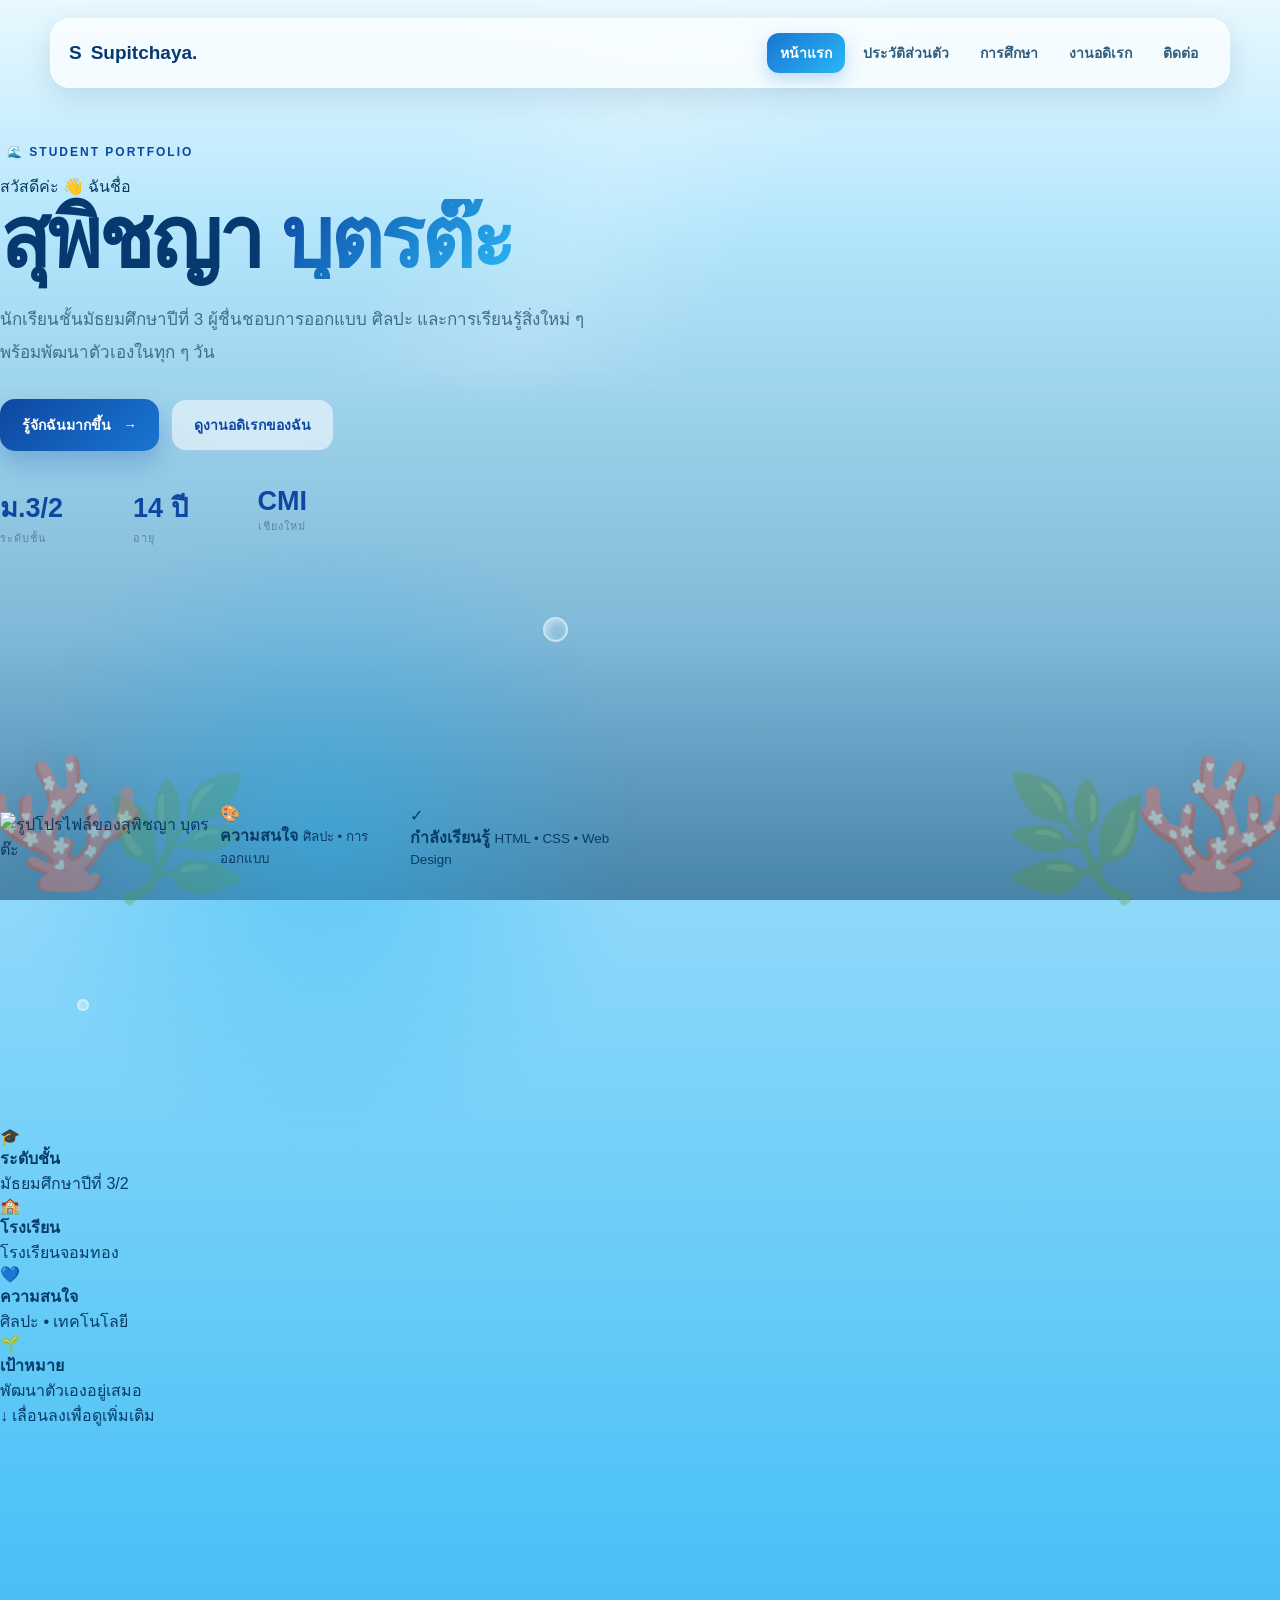
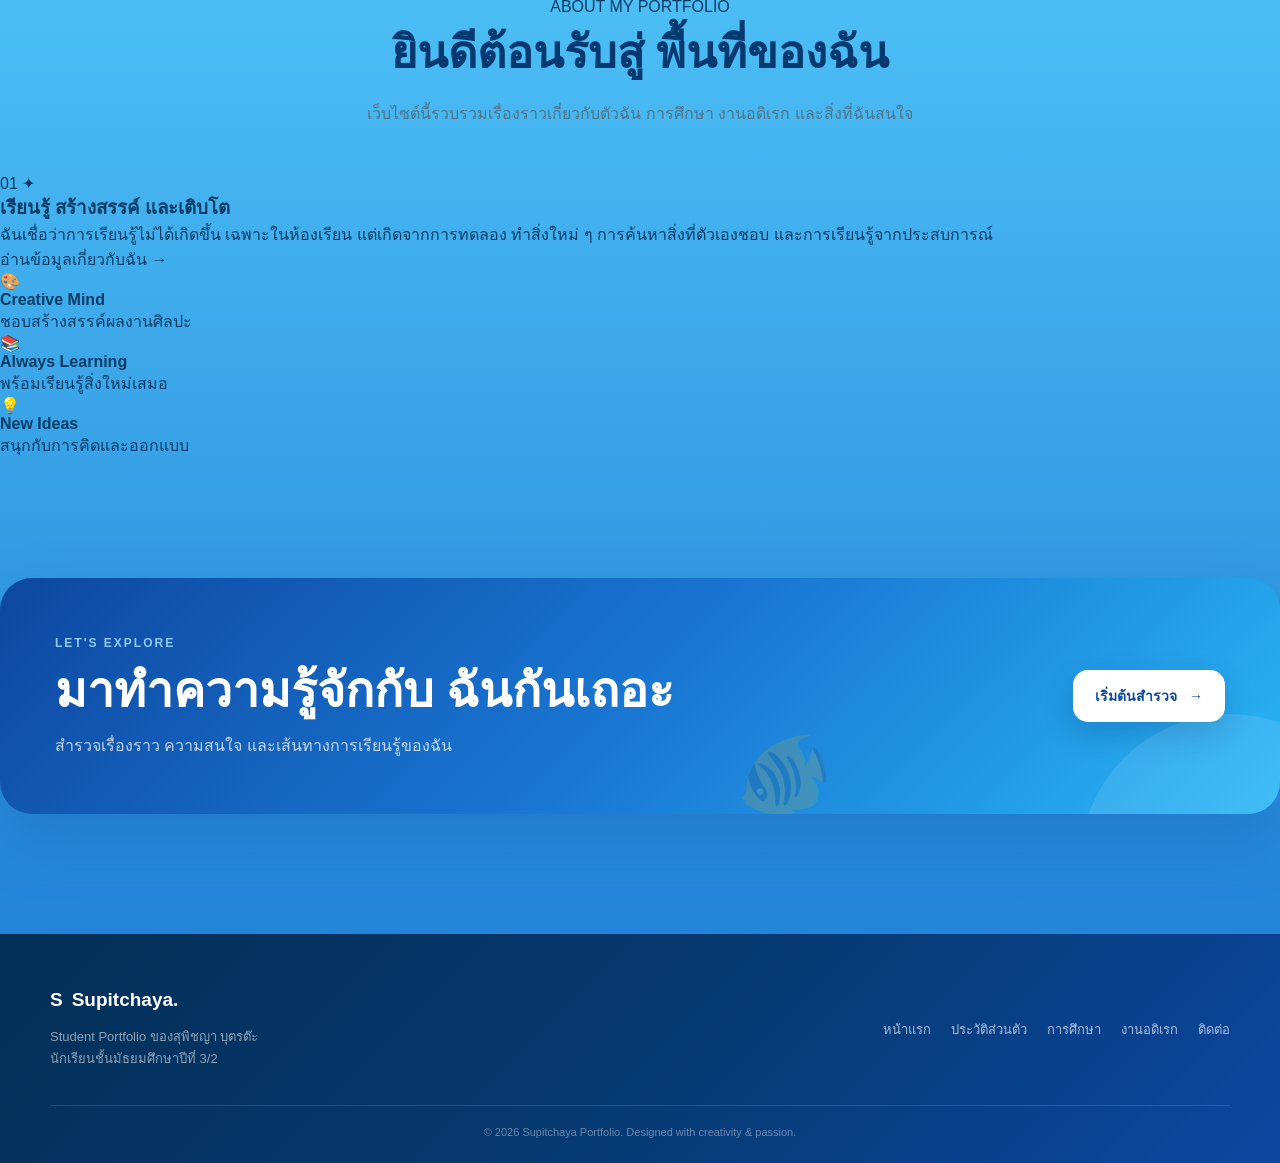
==== commit 2ba86b9a: "Update index.html" ====
--- a/index.html
+++ b/index.html
@@ -3,233 +3,715 @@
 <head>
     <meta charset="UTF-8">
     <meta name="viewport" content="width=device-width, initial-scale=1.0">
-    <meta name="description" content="เว็บไซต์ Portfolio ของสุพิชญา บุตรต๊ะ นักเรียนชั้นมัธยมศึกษาปีที่ 3">
+
+    <meta name="description"
+          content="เว็บไซต์ Portfolio ของสุพิชญา บุตรต๊ะ นักเรียนชั้นมัธยมศึกษาปีที่ 3">
+
     <title>สุพิชญา | Student Portfolio</title>
+
     <link rel="stylesheet" href="style.css">
 </head>
 
 <body>
 
+    <!-- =====================================================
+         UNDERWATER BACKGROUND
+    ====================================================== -->
+
+    <div class="ocean-background" aria-hidden="true">
+
+        <div class="sun-rays"></div>
+
+        <!-- Bubbles -->
+        <span class="bubble bubble-1"></span>
+        <span class="bubble bubble-2"></span>
+        <span class="bubble bubble-3"></span>
+        <span class="bubble bubble-4"></span>
+        <span class="bubble bubble-5"></span>
+
+        <!-- Fish -->
+        <span class="fish fish-1">🐠</span>
+        <span class="fish fish-2">🐟</span>
+        <span class="fish fish-3">🐡</span>
+
+        <!-- Coral -->
+        <div class="coral coral-left">🪸</div>
+        <div class="coral coral-right">🪸</div>
+
+        <!-- Seaweed -->
+        <div class="seaweed seaweed-left">🌿</div>
+        <div class="seaweed seaweed-right">🌿</div>
+
+    </div>
+
+
+    <!-- =====================================================
+         LOADING SCREEN
+    ====================================================== -->
+
+    <div class="loading-screen">
+
+        <div class="loading-content">
+
+            <div class="diver">🤿</div>
+
+            <div class="loading-ring"></div>
+
+            <h2>Welcome to My Ocean</h2>
+
+            <p>กำลังพาเข้าสู่โลกของสุพิชญา...</p>
+
+            <div class="loading-dots">
+                <span></span>
+                <span></span>
+                <span></span>
+            </div>
+
+        </div>
+
+    </div>
+
+
+    <!-- =====================================================
+         NAVIGATION
+    ====================================================== -->
+
     <header class="site-header">
+
         <nav class="navbar container" aria-label="เมนูหลัก">
+
             <a href="index.html" class="logo">
+
                 <span class="logo-mark">S</span>
-                <span>Supitchaya<span class="logo-dot">.</span></span>
+
+                <span>
+                    Supitchaya<span class="logo-dot">.</span>
+                </span>
+
             </a>
 
+
             <div class="nav-links">
-                <a href="index.html" class="active">หน้าแรก</a>
-                <a href="profile.html">ประวัติส่วนตัว</a>
-                <a href="education.html">การศึกษา</a>
-                <a href="hobby.html">งานอดิเรก</a>
-                <a href="contact.html">ติดต่อ</a>
+
+                <a href="index.html" class="active">
+                    หน้าแรก
+                </a>
+
+                <a href="profile.html">
+                    ประวัติส่วนตัว
+                </a>
+
+                <a href="education.html">
+                    การศึกษา
+                </a>
+
+                <a href="hobby.html">
+                    งานอดิเรก
+                </a>
+
+                <a href="contact.html">
+                    ติดต่อ
+                </a>
+
             </div>
+
         </nav>
+
     </header>
 
+
     <main>
 
+
+        <!-- =================================================
+             HERO SECTION
+        ================================================== -->
+
         <section class="hero">
-            <div class="hero-orb hero-orb-one"></div>
-            <div class="hero-orb hero-orb-two"></div>
-
-            <div class="container hero-grid">
-
-                <div class="hero-content reveal">
-                    <span class="eyebrow">
-                        <span class="eyebrow-dot"></span>
-                        STUDENT PORTFOLIO
+
+            <div class="container">
+
+
+                <!-- Main Hero Glass Box -->
+
+                <div class="hero-box">
+
+
+                    <div class="hero-grid">
+
+
+                        <!-- ==============================
+                             HERO TEXT
+                        =============================== -->
+
+                        <div class="hero-content">
+
+
+                            <span class="eyebrow">
+
+                                <span class="eyebrow-dot"></span>
+
+                                🌊 STUDENT PORTFOLIO
+
+                            </span>
+
+
+                            <p class="hero-small-title">
+
+                                สวัสดีค่ะ 👋 ฉันชื่อ
+
+                            </p>
+
+
+                            <h1>
+
+                                สุพิชญา
+
+                                <span>บุตรต๊ะ</span>
+
+                            </h1>
+
+
+                            <p class="hero-description">
+
+                                นักเรียนชั้นมัธยมศึกษาปีที่ 3
+                                ผู้ชื่นชอบการออกแบบ ศิลปะ
+                                และการเรียนรู้สิ่งใหม่ ๆ
+                                พร้อมพัฒนาตัวเองในทุก ๆ วัน
+
+                            </p>
+
+
+                            <!-- Buttons -->
+
+                            <div class="hero-buttons">
+
+                                <a href="profile.html"
+                                   class="btn btn-primary">
+
+                                    รู้จักฉันมากขึ้น
+
+                                    <span>→</span>
+
+                                </a>
+
+
+                                <a href="hobby.html"
+                                   class="btn btn-outline">
+
+                                    ดูงานอดิเรกของฉัน
+
+                                </a>
+
+                            </div>
+
+
+                            <!-- Statistics -->
+
+                            <div class="hero-stats">
+
+
+                                <div class="stat-item">
+
+                                    <strong>ม.3/2</strong>
+
+                                    <span>ระดับชั้น</span>
+
+                                </div>
+
+
+                                <div class="stat-divider"></div>
+
+
+                                <div class="stat-item">
+
+                                    <strong>14 ปี</strong>
+
+                                    <span>อายุ</span>
+
+                                </div>
+
+
+                                <div class="stat-divider"></div>
+
+
+                                <div class="stat-item">
+
+                                    <strong>CMI</strong>
+
+                                    <span>เชียงใหม่</span>
+
+                                </div>
+
+
+                            </div>
+
+                        </div>
+
+
+
+                        <!-- ==============================
+                             HERO IMAGE
+                        =============================== -->
+
+                        <div class="hero-visual">
+
+
+                            <!-- Decorative rings -->
+
+                            <div class="visual-ring ring-one"></div>
+
+                            <div class="visual-ring ring-two"></div>
+
+
+                            <!-- Glow -->
+
+                            <div class="profile-glow"></div>
+
+
+                            <!-- Profile -->
+
+                            <div class="profile-shape">
+
+                                <img
+                                    src="https://placehold.co/560x680/0D47A1/FFFFFF?text=YOUR+PHOTO"
+                                    alt="รูปโปรไฟล์ของสุพิชญา บุตรต๊ะ"
+                                >
+
+                            </div>
+
+
+                            <!-- Floating Card -->
+
+                            <div class="floating-card floating-card-top">
+
+                                <span class="floating-icon">
+                                    🎨
+                                </span>
+
+                                <div>
+
+                                    <strong>
+                                        ความสนใจ
+                                    </strong>
+
+                                    <small>
+                                        ศิลปะ • การออกแบบ
+                                    </small>
+
+                                </div>
+
+                            </div>
+
+
+                            <!-- Floating Card -->
+
+                            <div class="floating-card floating-card-bottom">
+
+                                <span class="check-icon">
+                                    ✓
+                                </span>
+
+                                <div>
+
+                                    <strong>
+                                        กำลังเรียนรู้
+                                    </strong>
+
+                                    <small>
+                                        HTML • CSS • Web Design
+                                    </small>
+
+                                </div>
+
+                            </div>
+
+
+                            <!-- Small bubbles -->
+
+                            <span class="visual-bubble bubble-v1"></span>
+
+                            <span class="visual-bubble bubble-v2"></span>
+
+                        </div>
+
+                    </div>
+
+                </div>
+
+
+
+                <!-- =================================================
+                     HIGHLIGHT CARDS
+                ================================================== -->
+
+                <div class="hero-highlight">
+
+
+                    <div class="highlight-card">
+
+                        <span>🎓</span>
+
+                        <div>
+
+                            <strong>
+                                ระดับชั้น
+                            </strong>
+
+                            <p>
+                                มัธยมศึกษาปีที่ 3/2
+                            </p>
+
+                        </div>
+
+                    </div>
+
+
+                    <div class="highlight-card">
+
+                        <span>🏫</span>
+
+                        <div>
+
+                            <strong>
+                                โรงเรียน
+                            </strong>
+
+                            <p>
+                                โรงเรียนจอมทอง
+                            </p>
+
+                        </div>
+
+                    </div>
+
+
+                    <div class="highlight-card">
+
+                        <span>💙</span>
+
+                        <div>
+
+                            <strong>
+                                ความสนใจ
+                            </strong>
+
+                            <p>
+                                ศิลปะ • เทคโนโลยี
+                            </p>
+
+                        </div>
+
+                    </div>
+
+
+                    <div class="highlight-card">
+
+                        <span>🌱</span>
+
+                        <div>
+
+                            <strong>
+                                เป้าหมาย
+                            </strong>
+
+                            <p>
+                                พัฒนาตัวเองอยู่เสมอ
+                            </p>
+
+                        </div>
+
+                    </div>
+
+
+                </div>
+
+
+                <!-- Scroll Hint -->
+
+                <div class="scroll-down">
+
+                    <span>↓</span>
+
+                    เลื่อนลงเพื่อดูเพิ่มเติม
+
+                </div>
+
+
+            </div>
+
+        </section>
+
+
+
+        <!-- =================================================
+             INTRODUCTION
+        ================================================== -->
+
+        <section class="intro-section">
+
+            <div class="container">
+
+
+                <div class="section-heading centered">
+
+                    <span class="section-label">
+                        ABOUT MY PORTFOLIO
                     </span>
 
-                    <p class="hero-small-title">สวัสดีค่ะ ฉันชื่อ</p>
-
-                    <h1>
-                        สุพิชญา
-                        <span>บุตรต๊ะ</span>
-                    </h1>
-
-                    <p class="hero-description">
-                        นักเรียนชั้นมัธยมศึกษาปีที่ 3
-                        ผู้หลงใหลในงานศิลปะและการสร้างสรรค์
-                        พร้อมเรียนรู้สิ่งใหม่ ๆ และพัฒนาตัวเองอยู่เสมอ
-                    </p>
-
-                    <div class="hero-buttons">
-                        <a href="profile.html" class="btn btn-primary">
-                            รู้จักฉันมากขึ้น
-                            <span>→</span>
-                        </a>
-
-                        <a href="hobby.html" class="btn btn-secondary">
-                            ดูงานอดิเรกของฉัน
-                        </a>
-                    </div>
-
-                    <div class="hero-stats">
-                        <div class="stat-item">
-                            <strong>ม.3</strong>
-                            <span>ระดับชั้น</span>
-                        </div>
-
-                        <div class="stat-divider"></div>
-
-                        <div class="stat-item">
-                            <strong>14</strong>
-                            <span>อายุ</span>
-                        </div>
-
-                        <div class="stat-divider"></div>
-
-                        <div class="stat-item">
-                            <strong>CMI</strong>
-                            <span>เชียงใหม่</span>
-                        </div>
-                    </div>
-                </div>
-
-                <div class="hero-visual reveal reveal-delay">
-
-                    <div class="visual-ring ring-one"></div>
-                    <div class="visual-ring ring-two"></div>
-
-                    <div class="profile-shape">
-                        <img
-                            src="https://placehold.co/560x680/123B67/FFFFFF?text=SUPITCHAYA"
-                            alt="รูปโปรไฟล์ของสุพิชญา บุตรต๊ะ"
-                        >
-                    </div>
-
-                    <div class="floating-card floating-card-top">
-                        <span class="floating-icon">🎨</span>
-                        <div>
-                            <strong>ความสนใจ</strong>
-                            <small>ศิลปะ & ทัศนศิลป์</small>
-                        </div>
-                    </div>
-
-                    <div class="floating-card floating-card-bottom">
-                        <span class="check-icon">✓</span>
-                        <div>
-                            <strong>กำลังเรียนรู้</strong>
-                            <small>HTML & CSS</small>
-                        </div>
-                    </div>
-
-                    <div class="orange-dot"></div>
-                </div>
-
-            </div>
-        </section>
-
-        <section class="intro-section section-padding">
-            <div class="container">
-
-                <div class="section-heading centered">
-                    <span class="section-label">ABOUT MY PORTFOLIO</span>
-                    <h2>ยินดีต้อนรับสู่ <span>พื้นที่ของฉัน</span></h2>
+                    <h2>
+                        ยินดีต้อนรับสู่
+                        <span>พื้นที่ของฉัน</span>
+                    </h2>
+
                     <p>
                         เว็บไซต์นี้รวบรวมเรื่องราวเกี่ยวกับตัวฉัน
                         การศึกษา งานอดิเรก และสิ่งที่ฉันสนใจ
                     </p>
+
                 </div>
 
+
+
                 <div class="feature-layout">
 
+
+                    <!-- Main Feature -->
+
                     <div class="feature-main">
-                        <div class="feature-number">01</div>
-                        <span class="feature-icon large">✦</span>
-
-                        <h3>เรียนรู้ สร้างสรรค์ และเติบโต</h3>
+
+                        <span class="feature-number">
+                            01
+                        </span>
+
+                        <span class="feature-icon-large">
+                            ✦
+                        </span>
+
+                        <h3>
+                            เรียนรู้ สร้างสรรค์ และเติบโต
+                        </h3>
 
                         <p>
-                            ฉันเชื่อว่าการเรียนรู้ไม่ได้เกิดขึ้นเฉพาะในห้องเรียน
-                            แต่เกิดจากการทดลองทำสิ่งใหม่ ๆ
-                            การค้นหาสิ่งที่ตัวเองชอบ
+                            ฉันเชื่อว่าการเรียนรู้ไม่ได้เกิดขึ้น
+                            เฉพาะในห้องเรียน แต่เกิดจากการทดลอง
+                            ทำสิ่งใหม่ ๆ การค้นหาสิ่งที่ตัวเองชอบ
                             และการเรียนรู้จากประสบการณ์
                         </p>
 
-                        <a href="profile.html" class="text-link">
-                            อ่านข้อมูลเกี่ยวกับฉัน <span>→</span>
+                        <a href="profile.html"
+                           class="text-link">
+
+                            อ่านข้อมูลเกี่ยวกับฉัน
+
+                            <span>→</span>
+
                         </a>
-                    </div>
+
+                    </div>
+
+
+
+                    <!-- Small Features -->
 
                     <div class="feature-side">
+
+
                         <div class="mini-feature">
+
                             <span>🎨</span>
+
                             <div>
-                                <h4>Creative Mind</h4>
-                                <p>ชอบสร้างสรรค์ผลงานศิลปะ</p>
+
+                                <h4>
+                                    Creative Mind
+                                </h4>
+
+                                <p>
+                                    ชอบสร้างสรรค์ผลงานศิลปะ
+                                </p>
+
                             </div>
-                        </div>
+
+                        </div>
+
 
                         <div class="mini-feature">
+
                             <span>📚</span>
+
                             <div>
-                                <h4>Always Learning</h4>
-                                <p>พร้อมเรียนรู้สิ่งใหม่เสมอ</p>
+
+                                <h4>
+                                    Always Learning
+                                </h4>
+
+                                <p>
+                                    พร้อมเรียนรู้สิ่งใหม่เสมอ
+                                </p>
+
                             </div>
-                        </div>
+
+                        </div>
+
 
                         <div class="mini-feature">
+
                             <span>💡</span>
+
                             <div>
-                                <h4>New Ideas</h4>
-                                <p>สนุกกับการคิดและออกแบบ</p>
+
+                                <h4>
+                                    New Ideas
+                                </h4>
+
+                                <p>
+                                    สนุกกับการคิดและออกแบบ
+                                </p>
+
                             </div>
-                        </div>
+
+                        </div>
+
+
                     </div>
 
                 </div>
+
             </div>
+
         </section>
 
+
+
+        <!-- =================================================
+             CTA
+        ================================================== -->
+
         <section class="cta-section">
-            <div class="container cta-box">
-                <div>
-                    <span class="section-label light-label">LET'S EXPLORE</span>
-                    <h2>มาทำความรู้จักกับฉันกันเถอะ</h2>
-                    <p>สำรวจเรื่องราว ความสนใจ และเส้นทางการเรียนรู้ของฉัน</p>
+
+            <div class="container">
+
+                <div class="cta-card">
+
+
+                    <div>
+
+                        <span class="eyebrow">
+                            LET'S EXPLORE
+                        </span>
+
+                        <h2>
+                            มาทำความรู้จักกับ
+                            <span>ฉันกันเถอะ</span>
+                        </h2>
+
+                        <p>
+                            สำรวจเรื่องราว ความสนใจ
+                            และเส้นทางการเรียนรู้ของฉัน
+                        </p>
+
+                    </div>
+
+
+                    <a href="profile.html"
+                       class="btn btn-light">
+
+                        เริ่มต้นสำรวจ
+
+                        <span>→</span>
+
+                    </a>
+
+
+                    <div class="cta-decoration">
+                        🐠
+                    </div>
+
                 </div>
 
-                <a href="profile.html" class="btn btn-light">
-                    เริ่มต้นสำรวจ <span>→</span>
-                </a>
             </div>
+
         </section>
 
     </main>
 
-    <footer class="footer">
-        <div class="container footer-grid">
-
-            <div class="footer-brand">
-                <a href="index.html" class="logo logo-footer">
-                    <span class="logo-mark">S</span>
-                    <span>Supitchaya<span class="logo-dot">.</span></span>
-                </a>
-                <p>Student Portfolio ของสุพิชญา บุตรต๊ะ</p>
+
+
+    <!-- =====================================================
+         FOOTER
+    ====================================================== -->
+
+    <footer class="site-footer">
+
+        <div class="footer-content">
+
+
+            <div>
+
+                <a href="index.html"
+                   class="logo footer-logo">
+
+                    <span class="logo-mark">
+                        S
+                    </span>
+
+                    <span>
+                        Supitchaya<span class="logo-dot">.</span>
+                    </span>
+
+                </a>
+
+
+                <p>
+                    Student Portfolio ของสุพิชญา บุตรต๊ะ
+                </p>
+
+                <p>
+                    นักเรียนชั้นมัธยมศึกษาปีที่ 3/2
+                </p>
+
             </div>
 
-            <div class="footer-class">
-                <span>STUDENT</span>
-                <strong>มัธยมศึกษาปีที่ 3/2</strong>
-            </div>
-
-            <div class="footer-links">
-                <a href="index.html">หน้าแรก</a>
-                <a href="profile.html">ประวัติส่วนตัว</a>
-                <a href="education.html">การศึกษา</a>
-                <a href="hobby.html">งานอดิเรก</a>
-                <a href="contact.html">ติดต่อ</a>
-            </div>
+
+
+            <nav class="footer-nav"
+                 aria-label="เมนูส่วนท้าย">
+
+                <a href="index.html">
+                    หน้าแรก
+                </a>
+
+                <a href="profile.html">
+                    ประวัติส่วนตัว
+                </a>
+
+                <a href="education.html">
+                    การศึกษา
+                </a>
+
+                <a href="hobby.html">
+                    งานอดิเรก
+                </a>
+
+                <a href="contact.html">
+                    ติดต่อ
+                </a>
+
+            </nav>
 
         </div>
 
-        <div class="container footer-bottom">
-            <p>© 2026 Supitchaya Portfolio. All rights reserved.</p>
-            <p>Designed with creativity &amp; passion.</p>
+
+        <div class="copyright">
+
+            © 2026 Supitchaya Portfolio.
+            Designed with creativity &amp; passion.
+
         </div>
+
     </footer>
+
 
 </body>
 </html>
--- a/style.css
+++ b/style.css
@@ -1,52 +1,44 @@
-style.css
 /* =========================================================
-   SUPITCHAYA STUDENT PORTFOLIO
-   Modern Student Portfolio
+   MY OCEAN WORLD
+   Modern Underwater Student Portfolio
    HTML5 + CSS3
    ========================================================= */
 
-/* ---------- Google Font ---------- */
-
-@import url('https://fonts.googleapis.com/css2?family=Kanit:wght@300;400;500;600;700&family=Prompt:wght@300;400;500;600;700&display=swap');
-
-
-/* ---------- Variables ---------- */
+
+/* =========================================================
+   1. ROOT / RESET
+   ========================================================= */
 
 :root {
-    --navy-950: #071a2d;
-    --navy-900: #0a2744;
-    --navy-800: #0d3155;
-    --navy-700: #123b67;
-    --blue: #1b5d91;
-    --blue-light: #3e86bd;
-
-    --orange-700: #d95b12;
-    --orange: #f47b20;
-    --orange-light: #ff9b4a;
-    --orange-pale: #fff1e7;
-
-    --white: #ffffff;
-    --off-white: #f7f9fc;
-    --gray-50: #f4f6f9;
-    --gray-100: #e9edf3;
-    --gray-300: #cbd3de;
-    --gray-500: #718096;
-    --gray-700: #3d4a5a;
-    --text: #172333;
-
-    --shadow-sm: 0 8px 25px rgba(7, 26, 45, 0.07);
-    --shadow-md: 0 18px 45px rgba(7, 26, 45, 0.12);
-    --shadow-lg: 0 30px 70px rgba(7, 26, 45, 0.18);
-
-    --radius-sm: 12px;
-    --radius-md: 20px;
+
+    --deep-ocean: #063970;
+    --navy: #0D47A1;
+    --ocean: #1976D2;
+    --blue: #2196F3;
+    --aqua: #29B6F6;
+    --light-aqua: #90CAF9;
+
+    --foam: #E3F2FD;
+    --white: #FFFFFF;
+
+    --text: #083B66;
+    --text-light: #5C7890;
+
+    --border: rgba(255, 255, 255, 0.45);
+
+    --shadow:
+        0 20px 60px rgba(4, 49, 87, 0.16);
+
+    --shadow-small:
+        0 10px 30px rgba(4, 49, 87, 0.12);
+
     --radius-lg: 32px;
-
-    --transition: 0.3s ease;
-}
-
-
-/* ---------- Reset ---------- */
+    --radius-md: 22px;
+    --radius-sm: 14px;
+
+    --max-width: 1180px;
+}
+
 
 * {
     margin: 0;
@@ -54,799 +46,3251 @@
     box-sizing: border-box;
 }
 
+
 html {
     scroll-behavior: smooth;
 }
 
+
 body {
-    font-family: "Prompt", sans-serif;
+
+    min-height: 100vh;
+
+    font-family:
+        "Segoe UI",
+        "Noto Sans Thai",
+        Arial,
+        sans-serif;
+
     color: var(--text);
-    background: var(--white);
-    line-height: 1.7;
+
+    background:
+        linear-gradient(
+            180deg,
+            #dff6ff 0%,
+            #b3e5fc 20%,
+            #4fc3f7 55%,
+            #1976d2 100%
+        );
+
     overflow-x: hidden;
 }
+
+
+a {
+    color: inherit;
+    text-decoration: none;
+}
+
 
 img {
     display: block;
     max-width: 100%;
 }
 
-a {
-    color: inherit;
-    text-decoration: none;
-}
 
 button,
 a {
     -webkit-tap-highlight-color: transparent;
 }
 
-::selection {
-    background: var(--orange);
-    color: var(--white);
-}
-
-
-/* ---------- Utility ---------- */
-
-.container {
-    width: min(1160px, calc(100% - 40px));
-    margin-inline: auto;
-}
-
-.section-padding {
-    padding: 110px 0;
-}
-
-.section-label {
+
+/* =========================================================
+   2. OCEAN BACKGROUND
+   ========================================================= */
+
+.ocean-background {
+
+    position: fixed;
+
+    inset: 0;
+
+    z-index: -5;
+
+    pointer-events: none;
+
+    overflow: hidden;
+
+    background:
+        linear-gradient(
+            180deg,
+            rgba(255,255,255,0.3) 0%,
+            rgba(41,182,246,0.15) 25%,
+            rgba(3,64,112,0.25) 70%,
+            rgba(3,48,88,0.5) 100%
+        );
+}
+
+
+/* Light coming from water surface */
+
+.sun-rays {
+
+    position: absolute;
+
+    top: -120px;
+    left: 50%;
+
+    width: 900px;
+    height: 500px;
+
+    transform: translateX(-50%);
+
+    opacity: 0.25;
+
+    background:
+        linear-gradient(
+            120deg,
+            transparent 35%,
+            rgba(255,255,255,0.6) 50%,
+            transparent 65%
+        );
+
+    filter: blur(15px);
+
+    animation: lightMove 8s ease-in-out infinite alternate;
+}
+
+
+@keyframes lightMove {
+
+    from {
+        transform:
+            translateX(-55%)
+            rotate(-3deg);
+    }
+
+    to {
+        transform:
+            translateX(-45%)
+            rotate(3deg);
+    }
+}
+
+
+/* =========================================================
+   3. BUBBLES
+   ========================================================= */
+
+.bubble,
+.visual-bubble {
+
+    position: absolute;
+
+    display: block;
+
+    border-radius: 50%;
+
+    border:
+        2px solid rgba(255,255,255,0.55);
+
+    background:
+        rgba(255,255,255,0.12);
+
+    box-shadow:
+        inset 3px 3px 6px rgba(255,255,255,0.4);
+
+    animation:
+        bubbleFloat 8s linear infinite;
+}
+
+
+.bubble-1 {
+    width: 18px;
+    height: 18px;
+    left: 12%;
+    bottom: -30px;
+    animation-delay: 1s;
+}
+
+
+.bubble-2 {
+    width: 10px;
+    height: 10px;
+    left: 27%;
+    bottom: -20px;
+    animation-delay: 3s;
+}
+
+
+.bubble-3 {
+    width: 28px;
+    height: 28px;
+    left: 70%;
+    bottom: -40px;
+    animation-delay: 0s;
+}
+
+
+.bubble-4 {
+    width: 13px;
+    height: 13px;
+    left: 83%;
+    bottom: -20px;
+    animation-delay: 4s;
+}
+
+
+.bubble-5 {
+    width: 8px;
+    height: 8px;
+    left: 56%;
+    bottom: -20px;
+    animation-delay: 2s;
+}
+
+
+@keyframes bubbleFloat {
+
+    0% {
+        transform:
+            translateY(0)
+            scale(0.8);
+
+        opacity: 0;
+    }
+
+    10% {
+        opacity: 0.8;
+    }
+
+    100% {
+        transform:
+            translateY(-110vh)
+            translateX(50px)
+            scale(1.2);
+
+        opacity: 0;
+    }
+}
+
+
+/* =========================================================
+   4. FISH
+   ========================================================= */
+
+.fish {
+
+    position: absolute;
+
+    font-size: 40px;
+
+    filter:
+        drop-shadow(
+            0 8px 12px
+            rgba(0,40,80,0.18)
+        );
+
+    opacity: 0.7;
+
+    animation:
+        fishSwim 18s linear infinite;
+}
+
+
+.fish-1 {
+
+    top: 25%;
+    left: -100px;
+
+    animation-delay: 2s;
+}
+
+
+.fish-2 {
+
+    top: 48%;
+    left: -120px;
+
+    font-size: 32px;
+
+    animation-duration: 23s;
+
+    animation-delay: 6s;
+}
+
+
+.fish-3 {
+
+    top: 68%;
+    left: -100px;
+
+    font-size: 48px;
+
+    animation-duration: 27s;
+
+    animation-delay: 1s;
+}
+
+
+@keyframes fishSwim {
+
+    0% {
+        transform:
+            translateX(-100px)
+            translateY(0);
+    }
+
+    25% {
+        transform:
+            translateX(30vw)
+            translateY(-30px);
+    }
+
+    50% {
+        transform:
+            translateX(60vw)
+            translateY(20px);
+    }
+
+    75% {
+        transform:
+            translateX(90vw)
+            translateY(-20px);
+    }
+
+    100% {
+        transform:
+            translateX(110vw)
+            translateY(0);
+    }
+}
+
+
+/* =========================================================
+   5. CORAL
+   ========================================================= */
+
+.coral {
+
+    position: fixed;
+
+    bottom: 0;
+
+    z-index: -2;
+
+    font-size: 130px;
+
+    opacity: 0.45;
+
+    filter:
+        drop-shadow(
+            0 -8px 15px
+            rgba(0,30,70,0.12)
+        );
+}
+
+
+.coral-left {
+    left: -15px;
+}
+
+
+.coral-right {
+    right: -15px;
+    transform: scaleX(-1);
+}
+
+
+.seaweed {
+
+    position: fixed;
+
+    bottom: -10px;
+
+    font-size: 120px;
+
+    opacity: 0.3;
+
+    z-index: -3;
+}
+
+
+.seaweed-left {
+    left: 8%;
+}
+
+
+.seaweed-right {
+    right: 10%;
+    transform: scaleX(-1);
+}
+
+
+/* =========================================================
+   6. LOADING SCREEN
+   ========================================================= */
+
+.loading-screen {
+
+    position: fixed;
+
+    inset: 0;
+
+    z-index: 9999;
+
+    display: flex;
+
+    justify-content: center;
+
+    align-items: center;
+
+    text-align: center;
+
+    color: white;
+
+    background:
+        radial-gradient(
+            circle at 50% 25%,
+            #29b6f6 0%,
+            #1976d2 35%,
+            #063970 100%
+        );
+
+    animation:
+        loadingHide 0.8s ease
+        2.2s forwards;
+
+    pointer-events: none;
+}
+
+
+.loading-content {
+
+    position: relative;
+
+    animation:
+        diveIn 1.2s ease;
+}
+
+
+.diver {
+
+    font-size: 58px;
+
+    margin-bottom: 20px;
+
+    animation:
+        diverFloat 2s ease-in-out infinite;
+}
+
+
+.loading-ring {
+
+    width: 100px;
+    height: 100px;
+
+    margin:
+        -15px auto
+        25px;
+
+    border:
+
+        3px solid
+        rgba(255,255,255,0.2);
+
+    border-top-color:
+        white;
+
+    border-radius: 50%;
+
+    animation:
+        spin 1s linear infinite;
+}
+
+
+.loading-content h2 {
+
+    font-size: 24px;
+
+    letter-spacing: 1px;
+
+    margin-bottom: 8px;
+}
+
+
+.loading-content p {
+
+    opacity: 0.75;
+
+    font-size: 14px;
+}
+
+
+.loading-dots {
+
+    display: flex;
+
+    justify-content: center;
+
+    gap: 7px;
+
+    margin-top: 18px;
+}
+
+
+.loading-dots span {
+
+    width: 7px;
+    height: 7px;
+
+    border-radius: 50%;
+
+    background: white;
+
+    animation:
+        dotPulse 1s infinite;
+}
+
+
+.loading-dots span:nth-child(2) {
+    animation-delay: 0.15s;
+}
+
+
+.loading-dots span:nth-child(3) {
+    animation-delay: 0.3s;
+}
+
+
+@keyframes spin {
+
+    to {
+        transform: rotate(360deg);
+    }
+}
+
+
+@keyframes diverFloat {
+
+    0%,
+    100% {
+        transform: translateY(0);
+    }
+
+    50% {
+        transform: translateY(-12px);
+    }
+}
+
+
+@keyframes diveIn {
+
+    from {
+        opacity: 0;
+        transform: translateY(-40px);
+    }
+
+    to {
+        opacity: 1;
+        transform: translateY(0);
+    }
+}
+
+
+@keyframes dotPulse {
+
+    0%,
+    100% {
+        opacity: 0.3;
+    }
+
+    50% {
+        opacity: 1;
+    }
+}
+
+
+@keyframes loadingHide {
+
+    to {
+        opacity: 0;
+        visibility: hidden;
+    }
+}
+
+
+/* =========================================================
+   7. HEADER / NAVIGATION
+   ========================================================= */
+
+.site-header {
+
+    position: sticky;
+
+    top: 0;
+
+    z-index: 100;
+
+    padding:
+        18px 20px 0;
+}
+
+
+.navbar {
+
+    max-width: var(--max-width);
+
+    margin: auto;
+
+    display: flex;
+
+    justify-content: space-between;
+
+    align-items: center;
+
+    padding: 14px 18px;
+
+    border:
+        1px solid
+        rgba(255,255,255,0.5);
+
+    background:
+        rgba(255,255,255,0.7);
+
+    backdrop-filter: blur(18px);
+
+    -webkit-backdrop-filter: blur(18px);
+
+    border-radius: 20px;
+
+    box-shadow:
+        0 10px 30px
+        rgba(0,50,90,0.12);
+}
+
+
+.logo {
+
+    display: flex;
+
+    align-items: center;
+
+    gap: 9px;
+
+    color: var(--deep-ocean);
+
+    font-size: 19px;
+
+    font-weight: 800;
+
+    white-space: nowrap;
+}
+
+
+.logo-icon {
+    font-size: 25px;
+}
+
+
+.nav-links {
+
+    display: flex;
+
+    align-items: center;
+
+    gap: 5px;
+}
+
+
+.nav-links a {
+
+    position: relative;
+
+    padding: 9px 13px;
+
+    border-radius: 12px;
+
+    font-size: 14px;
+
+    font-weight: 600;
+
+    color: #315d7d;
+
+    transition:
+        color 0.25s ease,
+        background 0.25s ease,
+        transform 0.25s ease;
+}
+
+
+.nav-links a:hover {
+
+    color: var(--navy);
+
+    background:
+        rgba(227,242,253,0.9);
+
+    transform:
+        translateY(-2px);
+}
+
+
+.nav-links a.active {
+
+    color: white;
+
+    background:
+        linear-gradient(
+            135deg,
+            var(--ocean),
+            var(--aqua)
+        );
+
+    box-shadow:
+        0 7px 18px
+        rgba(25,118,210,0.25);
+}
+
+
+/* =========================================================
+   8. GENERAL
+   ========================================================= */
+
+.section-container {
+
+    width: min(
+        calc(100% - 40px),
+        var(--max-width)
+    );
+
+    margin-left: auto;
+    margin-right: auto;
+}
+
+
+.hero {
+
+    min-height:
+        calc(100vh - 90px);
+
+    display: grid;
+
+    grid-template-columns:
+        1.05fr
+        0.95fr;
+
+    align-items: center;
+
+    gap: 50px;
+
+    padding-top: 50px;
+    padding-bottom: 80px;
+}
+
+
+.eyebrow {
+
+    display: inline-flex;
+
+    align-items: center;
+
+    gap: 7px;
+
+    color: var(--navy);
+
+    font-size: 12px;
+
+    font-weight: 800;
+
+    letter-spacing: 2px;
+
+    margin-bottom: 15px;
+}
+
+
+.hero h1,
+.page-hero h1 {
+
+    font-size:
+        clamp(48px, 7vw, 82px);
+
+    line-height: 0.98;
+
+    letter-spacing: -3px;
+
+    color: var(--deep-ocean);
+
+    margin-bottom: 25px;
+}
+
+
+.hero h1 span,
+.page-hero h1 span,
+.profile-information h2 span,
+.education-highlight h2 span,
+.contact-intro h2 span,
+.cta-card h2 span {
+
     display: inline-block;
-    margin-bottom: 14px;
-    color: var(--orange);
-    font-family: "Kanit", sans-serif;
-    font-size: 0.78rem;
-    font-weight: 600;
-    letter-spacing: 0.14em;
-}
-
-.light-label {
-    color: var(--orange-light);
-}
-
-.centered {
+
+    color: transparent;
+
+    background:
+        linear-gradient(
+            135deg,
+            #0D47A1,
+            #29B6F6
+        );
+
+    -webkit-background-clip: text;
+    background-clip: text;
+}
+
+
+.hero-description {
+
+    max-width: 620px;
+
+    color: #416d8c;
+
+    line-height: 1.9;
+
+    font-size: 17px;
+
+    margin-bottom: 30px;
+}
+
+
+/* =========================================================
+   9. BUTTONS
+   ========================================================= */
+
+.hero-buttons {
+
+    display: flex;
+
+    flex-wrap: wrap;
+
+    gap: 12px;
+
+    margin-bottom: 35px;
+}
+
+
+.btn {
+
+    display: inline-flex;
+
+    align-items: center;
+
+    justify-content: center;
+
+    gap: 12px;
+
+    min-height: 52px;
+
+    padding:
+        0 22px;
+
+    border-radius: 15px;
+
+    font-size: 14px;
+
+    font-weight: 700;
+
+    transition:
+        transform 0.25s ease,
+        box-shadow 0.25s ease,
+        background 0.25s ease;
+}
+
+
+.btn:hover {
+
+    transform:
+        translateY(-4px);
+}
+
+
+.btn-primary {
+
+    color: white;
+
+    background:
+        linear-gradient(
+            135deg,
+            #0D47A1,
+            #1976D2
+        );
+
+    box-shadow:
+        0 12px 25px
+        rgba(13,71,161,0.25);
+}
+
+
+.btn-primary:hover {
+
+    box-shadow:
+        0 18px 35px
+        rgba(13,71,161,0.32);
+}
+
+
+.btn-outline {
+
+    color: var(--navy);
+
+    border:
+        1px solid
+        rgba(25,118,210,0.25);
+
+    background:
+        rgba(255,255,255,0.55);
+
+    backdrop-filter:
+        blur(10px);
+}
+
+
+.btn-outline:hover {
+
+    background:
+        white;
+}
+
+
+.btn-light {
+
+    color: var(--navy);
+
+    background: white;
+
+    box-shadow:
+        0 12px 30px
+        rgba(0,30,80,0.2);
+}
+
+
+/* =========================================================
+   10. HERO STATS
+   ========================================================= */
+
+.hero-stats {
+
+    display: flex;
+
+    gap: 35px;
+}
+
+
+.hero-stats div {
+
+    display: flex;
+
+    flex-direction: column;
+}
+
+
+.hero-stats strong {
+
+    color: var(--navy);
+
+    font-size: 27px;
+}
+
+
+.hero-stats span {
+
+    color: #64849b;
+
+    font-size: 11px;
+
+    text-transform: uppercase;
+
+    letter-spacing: 1px;
+}
+
+
+/* =========================================================
+   11. HERO IMAGE
+   ========================================================= */
+
+.hero-visual {
+
+    position: relative;
+
+    min-height: 580px;
+
+    display: flex;
+
+    align-items: center;
+
+    justify-content: center;
+}
+
+
+.profile-frame {
+
+    position: relative;
+
+    width: min(380px, 85%);
+
+    aspect-ratio: 0.78;
+
+    padding: 10px;
+
+    border-radius:
+        45% 45% 28% 28%;
+
+    background:
+        rgba(255,255,255,0.45);
+
+    border:
+        1px solid
+        rgba(255,255,255,0.8);
+
+    box-shadow:
+        0 35px 70px
+        rgba(4,49,87,0.2);
+
+    transform:
+        rotate(2deg);
+
+    z-index: 2;
+
+    transition:
+        transform 0.4s ease;
+}
+
+
+.profile-frame:hover {
+
+    transform:
+        rotate(0)
+        translateY(-8px);
+}
+
+
+.profile-frame img {
+
+    width: 100%;
+    height: 100%;
+
+    object-fit: cover;
+
+    border-radius:
+        40% 40% 25% 25%;
+}
+
+
+.profile-glow {
+
+    position: absolute;
+
+    inset: -30px;
+
+    z-index: -1;
+
+    border-radius: 50%;
+
+    background:
+        radial-gradient(
+            circle,
+            rgba(41,182,246,0.45),
+            transparent 65%
+        );
+
+    filter: blur(10px);
+}
+
+
+.profile-orbit {
+
+    position: absolute;
+
+    border:
+        1px dashed
+        rgba(13,71,161,0.25);
+
+    border-radius: 50%;
+
+    animation:
+        orbitSpin 20s linear infinite;
+}
+
+
+.orbit-one {
+
+    width: 470px;
+    height: 470px;
+}
+
+
+.orbit-two {
+
+    width: 540px;
+    height: 300px;
+
+    transform: rotate(-30deg);
+
+    animation-duration: 25s;
+
+    animation-direction: reverse;
+}
+
+
+@keyframes orbitSpin {
+
+    to {
+        transform:
+            rotate(360deg);
+    }
+}
+
+
+.photo-label {
+
+    position: absolute;
+
+    left: -35px;
+    bottom: 35px;
+
+    display: flex;
+
+    align-items: center;
+
+    gap: 12px;
+
+    padding: 12px 17px;
+
+    border-radius: 15px;
+
+    color: var(--text);
+
+    background:
+        rgba(255,255,255,0.85);
+
+    backdrop-filter:
+        blur(15px);
+
+    box-shadow:
+        var(--shadow-small);
+}
+
+
+.photo-label > span {
+
+    font-size: 25px;
+}
+
+
+.photo-label small {
+
+    display: block;
+
+    font-size: 8px;
+
+    letter-spacing: 1px;
+
+    color: #7895a8;
+}
+
+
+.photo-label strong {
+
+    display: block;
+
+    font-size: 14px;
+}
+
+
+.visual-bubble {
+
+    animation-duration: 5s;
+}
+
+
+.bubble-v1 {
+
+    width: 25px;
+    height: 25px;
+
+    top: 12%;
+    right: 12%;
+}
+
+
+.bubble-v2 {
+
+    width: 12px;
+    height: 12px;
+
+    bottom: 20%;
+    left: 12%;
+
+    animation-delay: 2s;
+}
+
+
+/* =========================================================
+   12. SECTION HEADING
+   ========================================================= */
+
+.intro-section {
+
+    padding:
+        90px 0 120px;
+}
+
+
+.section-heading {
+
+    margin-bottom: 45px;
+}
+
+
+.section-heading.centered {
+
     text-align: center;
-    margin-inline: auto;
-}
-
-.section-heading {
+
+    max-width: 680px;
+
+    margin-left: auto;
+    margin-right: auto;
+}
+
+
+.section-heading h2 {
+
+    font-size:
+        clamp(30px, 4vw, 45px);
+
+    color: var(--deep-ocean);
+
+    margin-bottom: 12px;
+}
+
+
+.section-heading p {
+
+    color: #50738b;
+
+    line-height: 1.8;
+}
+
+
+/* =========================================================
+   13. FEATURE CARDS
+   ========================================================= */
+
+.intro-grid {
+
+    display: grid;
+
+    grid-template-columns:
+        1.2fr 1fr 1fr;
+
+    gap: 18px;
+}
+
+
+.feature-card {
+
+    position: relative;
+
+    min-height: 290px;
+
+    overflow: hidden;
+
+    padding: 30px;
+
+    border-radius:
+        var(--radius-lg);
+
+    border:
+        1px solid
+        rgba(255,255,255,0.7);
+
+    background:
+        rgba(255,255,255,0.68);
+
+    backdrop-filter:
+        blur(15px);
+
+    box-shadow:
+        var(--shadow-small);
+
+    transition:
+        transform 0.3s ease,
+        box-shadow 0.3s ease;
+}
+
+
+.feature-card:hover {
+
+    transform:
+        translateY(-10px);
+
+    box-shadow:
+        0 25px 55px
+        rgba(4,49,87,0.2);
+}
+
+
+.feature-card::after {
+
+    content: "";
+
+    position: absolute;
+
+    width: 160px;
+    height: 160px;
+
+    right: -70px;
+    bottom: -80px;
+
+    border-radius: 50%;
+
+    background:
+        rgba(41,182,246,0.15);
+}
+
+
+.feature-icon {
+
+    font-size: 38px;
+
+    margin-bottom: 25px;
+}
+
+
+.feature-card > span {
+
+    color: #8ca9bb;
+
+    font-size: 11px;
+
+    font-weight: 700;
+
+    letter-spacing: 1px;
+}
+
+
+.feature-card h3 {
+
+    margin:
+        6px 0 10px;
+
+    color: var(--deep-ocean);
+
+    font-size: 25px;
+}
+
+
+.feature-card p {
+
+    max-width: 300px;
+
+    color: #5c7b90;
+
+    line-height: 1.7;
+
+    font-size: 14px;
+
+    margin-bottom: 20px;
+}
+
+
+.feature-card b {
+
+    color: var(--ocean);
+
+    font-size: 13px;
+}
+
+
+/* =========================================================
+   14. PAGE HERO
+   ========================================================= */
+
+.page-hero {
+
+    padding-top: 120px;
+
+    padding-bottom: 90px;
+
+    max-width: 900px;
+}
+
+
+.page-hero h1 {
+
+    max-width: 850px;
+
+    margin-bottom: 20px;
+}
+
+
+.page-hero p {
+
+    max-width: 650px;
+
+    color: #4e738d;
+
+    font-size: 17px;
+
+    line-height: 1.9;
+}
+
+
+/* =========================================================
+   15. PROFILE PAGE
+   ========================================================= */
+
+.profile-section {
+
+    display: grid;
+
+    grid-template-columns:
+        0.85fr
+        1.15fr;
+
+    gap: 70px;
+
+    align-items: center;
+
+    padding-bottom: 120px;
+}
+
+
+.profile-image-wrapper {
+
+    position: relative;
+
+    padding: 15px;
+
+    border-radius:
+        35px;
+
+    background:
+        rgba(255,255,255,0.45);
+
+    box-shadow:
+        var(--shadow);
+
+    transform:
+        rotate(-2deg);
+}
+
+
+.profile-image-wrapper img {
+
+    width: 100%;
+
+    aspect-ratio: 0.86;
+
+    object-fit: cover;
+
+    border-radius:
+        25px;
+}
+
+
+.image-decoration {
+
+    position: absolute;
+
+    inset: -20px;
+
+    border:
+        2px dashed
+        rgba(25,118,210,0.2);
+
+    border-radius:
+        35px;
+
+    transform:
+        rotate(5deg);
+
+    z-index: -1;
+}
+
+
+.floating-tag {
+
+    position: absolute;
+
+    right: -25px;
+    bottom: 30px;
+
+    padding: 12px 18px;
+
+    border-radius: 15px;
+
+    background: white;
+
+    color: var(--navy);
+
+    font-size: 13px;
+
+    font-weight: 700;
+
+    box-shadow:
+        var(--shadow-small);
+}
+
+
+.profile-information h2 {
+
+    font-size:
+        clamp(32px, 5vw, 52px);
+
+    line-height: 1.1;
+
+    color: var(--deep-ocean);
+
+    margin-bottom: 18px;
+}
+
+
+.lead {
+
+    color: #58778d;
+
+    line-height: 1.9;
+
+    margin-bottom: 28px;
+}
+
+
+.info-grid {
+
+    display: grid;
+
+    grid-template-columns:
+        repeat(2, 1fr);
+
+    gap: 10px;
+}
+
+
+.info-box {
+
+    padding: 17px;
+
+    border-radius: 16px;
+
+    background:
+        rgba(255,255,255,0.58);
+
+    border:
+        1px solid
+        rgba(255,255,255,0.7);
+}
+
+
+.info-box span {
+
+    display: block;
+
+    color: #7793a5;
+
+    font-size: 11px;
+
+    margin-bottom: 4px;
+}
+
+
+.info-box strong {
+
+    color: var(--deep-ocean);
+
+    font-size: 14px;
+}
+
+
+.about-section {
+
+    padding-bottom: 120px;
+}
+
+
+.about-card {
+
+    display: grid;
+
+    grid-template-columns: 100px 1fr;
+
+    gap: 30px;
+
+    padding: 55px;
+
+    border-radius:
+        var(--radius-lg);
+
+    color: white;
+
+    background:
+        linear-gradient(
+            135deg,
+            #063970,
+            #0D47A1 60%,
+            #1976D2
+        );
+
+    box-shadow:
+        0 25px 60px
+        rgba(6,57,112,0.25);
+
+    overflow: hidden;
+
+    position: relative;
+}
+
+
+.about-card::after {
+
+    content: "";
+
+    position: absolute;
+
+    width: 300px;
+    height: 300px;
+
+    border-radius: 50%;
+
+    right: -100px;
+    bottom: -180px;
+
+    background:
+        rgba(255,255,255,0.08);
+}
+
+
+.about-number {
+
+    font-size: 55px;
+
+    font-weight: 800;
+
+    opacity: 0.3;
+}
+
+
+.about-card .eyebrow {
+
+    color: var(--light-aqua);
+}
+
+
+.about-card h2 {
+
+    font-size: 38px;
+
+    margin-bottom: 18px;
+}
+
+
+.about-card p {
+
     max-width: 700px;
-    margin-bottom: 55px;
-}
-
-.section-heading h2,
-.about-me-title h2,
-.hobby-intro h2,
-.contact-intro h2 {
-    color: var(--navy-900);
-    font-family: "Kanit", sans-serif;
-    font-size: clamp(2rem, 4vw, 3.2rem);
-    line-height: 1.2;
-    font-weight: 600;
-}
-
-.section-heading h2 span,
-.about-me-title h2 span,
-.hobby-intro h2 span,
-.contact-intro h2 span {
-    color: var(--orange);
-}
-
-.section-heading p {
-    margin-top: 16px;
-    color: var(--gray-500);
-}
-
-
-/* ---------- Header / Navigation ---------- */
-
-.site-header {
-    position: sticky;
+
+    color: rgba(255,255,255,0.78);
+
+    line-height: 1.9;
+
+    margin-bottom: 12px;
+}
+
+
+/* =========================================================
+   16. EDUCATION
+   ========================================================= */
+
+.timeline-section {
+
+    padding-bottom: 110px;
+}
+
+
+.timeline {
+
+    position: relative;
+
+    max-width: 900px;
+
+    margin: auto;
+
+    padding-left: 50px;
+}
+
+
+.timeline::before {
+
+    content: "";
+
+    position: absolute;
+
+    left: 13px;
+    top: 5px;
+    bottom: 5px;
+
+    width: 2px;
+
+    background:
+        linear-gradient(
+            180deg,
+            var(--aqua),
+            rgba(25,118,210,0.15)
+        );
+}
+
+
+.timeline-item {
+
+    position: relative;
+
+    display: grid;
+
+    grid-template-columns:
+        1fr;
+
+    margin-bottom: 40px;
+}
+
+
+.timeline-dot {
+
+    position: absolute;
+
+    left: -50px;
+
     top: 0;
-    z-index: 1000;
-    padding: 16px 0;
-    background: rgba(255, 255, 255, 0.82);
-    border-bottom: 1px solid rgba(13, 49, 85, 0.08);
-    backdrop-filter: blur(16px);
-    -webkit-backdrop-filter: blur(16px);
-}
-
-.navbar {
-    min-height: 58px;
+
+    width: 28px;
+    height: 28px;
+
     display: flex;
-    align-items: center;
-    justify-content: space-between;
-    gap: 30px;
-}
-
-.logo {
-    display: inline-flex;
-    align-items: center;
-    gap: 10px;
-    color: var(--navy-900);
-    font-family: "Kanit", sans-serif;
-    font-size: 1.2rem;
-    font-weight: 600;
-}
-
-.logo-mark {
-    width: 38px;
-    height: 38px;
-    display: grid;
-    place-items: center;
-    color: var(--white);
-    background: linear-gradient(145deg, var(--navy-700), var(--blue));
-    border-radius: 12px;
-    box-shadow: 0 8px 18px rgba(18, 59, 103, 0.22);
-}
-
-.logo-dot {
-    color: var(--orange);
-}
-
-.nav-links {
-    display: flex;
-    align-items: center;
-    gap: 5px;
-    padding: 6px;
-    background: rgba(247, 249, 252, 0.8);
-    border: 1px solid var(--gray-100);
-    border-radius: 16px;
-}
-
-.nav-links a {
-    position: relative;
-    padding: 9px 15px;
-    color: var(--gray-700);
-    font-size: 0.88rem;
-    font-weight: 500;
-    border-radius: 11px;
-    transition: var(--transition);
-}
-
-.nav-links a:hover {
-    color: var(--navy-900);
-    background: var(--white);
-}
-
-.nav-links a.active {
-    color: var(--white);
-    background: var(--navy-900);
-    box-shadow: 0 5px 15px rgba(10, 39, 68, 0.18);
-}
-
-
-/* ---------- Buttons ---------- */
-
-.btn {
-    display: inline-flex;
+
     align-items: center;
     justify-content: center;
-    gap: 10px;
-    min-height: 52px;
-    padding: 0 23px;
-    border-radius: 14px;
-    font-size: 0.92rem;
-    font-weight: 600;
-    transition: var(--transition);
-}
-
-.btn-primary {
-    color: var(--white);
-    background: linear-gradient(135deg, var(--orange), var(--orange-700));
-    box-shadow: 0 12px 25px rgba(244, 123, 32, 0.25);
-}
-
-.btn-primary:hover {
-    transform: translateY(-3px);
-    box-shadow: 0 17px 30px rgba(244, 123, 32, 0.32);
-}
-
-.btn-secondary {
-    color: var(--navy-900);
-    background: var(--white);
-    border: 1px solid var(--gray-100);
-}
-
-.btn-secondary:hover {
-    color: var(--orange);
-    border-color: var(--orange-light);
-    transform: translateY(-3px);
-}
-
-.btn-light {
-    color: var(--navy-900);
-    background: var(--white);
-}
-
-.btn-light:hover {
-    color: var(--orange);
-    transform: translateY(-3px);
-}
-
-
-/* ---------- Hero ---------- */
-
-.hero {
+
+    border-radius: 50%;
+
+    color: white;
+
+    background:
+        linear-gradient(
+            135deg,
+            var(--ocean),
+            var(--aqua)
+        );
+
+    font-size: 9px;
+
+    font-weight: 800;
+
+    box-shadow:
+        0 0 0 7px
+        rgba(41,182,246,0.12);
+}
+
+
+.timeline-content {
+
+    padding: 25px 28px;
+
+    border-radius:
+        22px;
+
+    background:
+        rgba(255,255,255,0.6);
+
+    border:
+        1px solid
+        rgba(255,255,255,0.7);
+
+    box-shadow:
+        var(--shadow-small);
+
+    transition:
+        transform 0.3s ease;
+}
+
+
+.timeline-content:hover {
+
+    transform:
+        translateX(7px);
+}
+
+
+.timeline-content > span {
+
+    color: var(--ocean);
+
+    font-size: 11px;
+
+    font-weight: 800;
+
+    letter-spacing: 1px;
+}
+
+
+.timeline-content h3 {
+
+    color: var(--deep-ocean);
+
+    margin:
+        7px 0;
+
+    font-size: 22px;
+}
+
+
+.timeline-content p {
+
+    color: #5d7b8f;
+
+    line-height: 1.7;
+
+    font-size: 14px;
+}
+
+
+.timeline-item.current
+.timeline-content {
+
+    border:
+        1px solid
+        rgba(41,182,246,0.4);
+
+    background:
+        rgba(227,242,253,0.8);
+}
+
+
+/* =========================================================
+   17. EDUCATION HIGHLIGHT
+   ========================================================= */
+
+.education-highlight {
+
+    padding-bottom: 110px;
+}
+
+
+.highlight-panel {
+
+    display: grid;
+
+    grid-template-columns:
+        0.8fr
+        1.2fr;
+
+    gap: 40px;
+
+    padding: 55px;
+
+    border-radius:
+        var(--radius-lg);
+
+    background:
+        rgba(255,255,255,0.62);
+
+    border:
+        1px solid
+        rgba(255,255,255,0.8);
+
+    box-shadow:
+        var(--shadow);
+}
+
+
+.highlight-panel h2 {
+
+    color: var(--deep-ocean);
+
+    font-size: 38px;
+
+    line-height: 1.15;
+
+    margin-bottom: 18px;
+}
+
+
+.highlight-panel p {
+
+    color: #5b7a8e;
+
+    line-height: 1.8;
+}
+
+
+.highlight-items {
+
+    display: grid;
+
+    grid-template-columns:
+        repeat(3, 1fr);
+
+    gap: 12px;
+
+    align-items: center;
+}
+
+
+.highlight-item {
+
+    min-height: 160px;
+
+    display: flex;
+
+    flex-direction: column;
+
+    justify-content: center;
+
+    align-items: center;
+
+    text-align: center;
+
+    padding: 20px;
+
+    border-radius: 20px;
+
+    background:
+        rgba(227,242,253,0.65);
+
+    transition:
+        transform 0.25s ease,
+        background 0.25s ease;
+}
+
+
+.highlight-item:hover {
+
+    transform:
+        translateY(-7px);
+
+    background:
+        white;
+}
+
+
+.highlight-item span {
+
+    font-size: 32px;
+
+    margin-bottom: 12px;
+}
+
+
+.highlight-item strong {
+
+    color: var(--deep-ocean);
+
+    font-size: 14px;
+}
+
+
+.highlight-item small {
+
+    color: #7793a5;
+
+    margin-top: 5px;
+
+    font-size: 11px;
+}
+
+
+/* =========================================================
+   18. TABLE
+   ========================================================= */
+
+.table-section {
+
+    padding-bottom: 120px;
+}
+
+
+.table-wrapper {
+
+    overflow-x: auto;
+
+    border-radius: 22px;
+
+    box-shadow:
+        var(--shadow-small);
+}
+
+
+table {
+
+    width: 100%;
+
+    border-collapse: collapse;
+
+    min-width: 650px;
+
+    background:
+        rgba(255,255,255,0.7);
+}
+
+
+th {
+
+    padding: 18px;
+
+    text-align: left;
+
+    color: white;
+
+    background:
+        linear-gradient(
+            135deg,
+            var(--navy),
+            var(--ocean)
+        );
+
+    font-size: 13px;
+}
+
+
+td {
+
+    padding: 18px;
+
+    color: #55758a;
+
+    border-bottom:
+        1px solid
+        rgba(13,71,161,0.08);
+
+    font-size: 13px;
+}
+
+
+tbody tr {
+
+    transition:
+        background 0.2s ease;
+}
+
+
+tbody tr:hover {
+
+    background:
+        rgba(227,242,253,0.7);
+}
+
+
+.status {
+
+    display: inline-block;
+
+    padding: 6px 10px;
+
+    border-radius: 20px;
+
+    color: #176a8f;
+
+    background:
+        #d9f4ff;
+
+    font-size: 10px;
+
+    font-weight: 700;
+}
+
+
+.current-status {
+
+    color: white;
+
+    background:
+        var(--ocean);
+}
+
+
+/* =========================================================
+   19. HOBBIES
+   ========================================================= */
+
+.hobby-section {
+
+    padding-bottom: 100px;
+}
+
+
+.hobby-grid {
+
+    display: grid;
+
+    grid-template-columns:
+        repeat(3, 1fr);
+
+    gap: 18px;
+}
+
+
+.hobby-card {
+
     position: relative;
-    min-height: calc(100vh - 90px);
+
+    min-height: 310px;
+
+    padding: 30px;
+
+    overflow: hidden;
+
+    border-radius:
+        var(--radius-lg);
+
+    border:
+        1px solid
+        rgba(255,255,255,0.7);
+
+    background:
+        rgba(255,255,255,0.62);
+
+    box-shadow:
+        var(--shadow-small);
+
+    transition:
+        transform 0.3s ease,
+        box-shadow 0.3s ease;
+}
+
+
+.hobby-card:hover {
+
+    transform:
+        translateY(-10px);
+
+    box-shadow:
+        0 25px 55px
+        rgba(4,49,87,0.22);
+}
+
+
+.hobby-card::before {
+
+    content: "";
+
+    position: absolute;
+
+    width: 150px;
+    height: 150px;
+
+    right: -70px;
+    top: -70px;
+
+    border-radius: 50%;
+
+    background:
+        rgba(41,182,246,0.13);
+
+    transition:
+        transform 0.4s ease;
+}
+
+
+.hobby-card:hover::before {
+
+    transform:
+        scale(1.5);
+}
+
+
+.hobby-icon {
+
+    width: 65px;
+    height: 65px;
+
     display: flex;
+
     align-items: center;
+    justify-content: center;
+
+    border-radius: 20px;
+
+    background:
+        #e1f5fe;
+
+    font-size: 32px;
+
+    margin-bottom: 25px;
+
+    transition:
+        transform 0.3s ease;
+}
+
+
+.hobby-card:hover .hobby-icon {
+
+    transform:
+        rotate(-6deg)
+        scale(1.08);
+}
+
+
+.hobby-number {
+
+    position: absolute;
+
+    top: 30px;
+    right: 30px;
+
+    color: #a5bdcb;
+
+    font-size: 11px;
+
+    font-weight: 800;
+}
+
+
+.hobby-card h2 {
+
+    color: var(--deep-ocean);
+
+    margin-bottom: 10px;
+
+    font-size: 24px;
+}
+
+
+.hobby-card p {
+
+    color: #607f92;
+
+    line-height: 1.75;
+
+    font-size: 14px;
+
+    margin-bottom: 20px;
+}
+
+
+.hobby-link {
+
+    color: var(--ocean);
+
+    font-size: 12px;
+
+    font-weight: 700;
+}
+
+
+/* =========================================================
+   20. QUOTE
+   ========================================================= */
+
+.quote-section {
+
+    padding-bottom: 120px;
+}
+
+
+.quote-card {
+
+    position: relative;
+
+    padding:
+        65px 50px;
+
+    text-align: center;
+
+    border-radius:
+        var(--radius-lg);
+
+    color: white;
+
+    background:
+        linear-gradient(
+            135deg,
+            #063970,
+            #1976D2
+        );
+
+    box-shadow:
+        0 25px 60px
+        rgba(6,57,112,0.24);
+
     overflow: hidden;
-    background:
-        radial-gradient(circle at 80% 20%, rgba(62, 134, 189, 0.15), transparent 28%),
-        linear-gradient(135deg, #f9fbfe 0%, #ffffff 55%, #fff8f3 100%);
-}
-
-.hero-grid {
-    min-height: calc(100vh - 90px);
-    display: grid;
-    grid-template-columns: 1.03fr 0.97fr;
-    align-items: center;
-    gap: 70px;
-    padding: 70px 0;
-}
-
-.hero-content {
-    position: relative;
-    z-index: 2;
-}
-
-.eyebrow {
-    display: inline-flex;
-    align-items: center;
-    gap: 9px;
-    padding: 7px 12px;
-    color: var(--navy-700);
-    background: rgba(18, 59, 103, 0.07);
-    border: 1px solid rgba(18, 59, 103, 0.1);
-    border-radius: 50px;
-    font-size: 0.72rem;
-    font-weight: 600;
-    letter-spacing: 0.12em;
-}
-
-.eyebrow-dot {
-    width: 7px;
-    height: 7px;
-    background: var(--orange);
-    border-radius: 50%;
-    box-shadow: 0 0 0 5px rgba(244, 123, 32, 0.12);
-}
-
-.hero-small-title {
-    margin-top: 30px;
-    color: var(--gray-500);
-    font-size: 1.05rem;
-}
-
-.hero h1 {
-    margin-top: 2px;
-    color: var(--navy-950);
-    font-family: "Kanit", sans-serif;
-    font-size: clamp(3.6rem, 7vw, 6.2rem);
-    font-weight: 600;
-    line-height: 1.03;
-    letter-spacing: -0.035em;
-}
-
-.hero h1 span {
-    display: block;
-    color: var(--orange);
-}
-
-.hero-description {
-    max-width: 600px;
-    margin-top: 25px;
-    color: var(--gray-500);
-    font-size: 1rem;
-}
-
-.hero-buttons {
-    display: flex;
-    flex-wrap: wrap;
-    gap: 13px;
-    margin-top: 32px;
-}
-
-.hero-stats {
-    display: flex;
-    align-items: center;
-    gap: 22px;
-    margin-top: 48px;
-}
-
-.stat-item {
-    display: flex;
-    flex-direction: column;
-}
-
-.stat-item strong {
-    color: var(--navy-900);
-    font-family: "Kanit", sans-serif;
-    font-size: 1.25rem;
-    line-height: 1;
-}
-
-.stat-item span {
-    margin-top: 5px;
-    color: var(--gray-500);
-    font-size: 0.75rem;
-}
-
-.stat-divider {
-    width: 1px;
-    height: 34px;
-    background: var(--gray-300);
-}
-
-.hero-visual {
-    position: relative;
-    min-height: 580px;
-    display: grid;
-    place-items: center;
-}
-
-.profile-shape {
-    position: relative;
-    z-index: 3;
-    width: min(390px, 80%);
-    aspect-ratio: 0.82;
-    overflow: hidden;
-    border: 12px solid var(--white);
-    border-radius: 45% 45% 25% 25%;
-    box-shadow: var(--shadow-lg);
-    transform: rotate(2deg);
-    transition: transform 0.5s ease;
-}
-
-.profile-shape:hover {
-    transform: rotate(0deg) scale(1.02);
-}
-
-.profile-shape img {
-    width: 100%;
-    height: 100%;
-    object-fit: cover;
-}
-
-.visual-ring {
+}
+
+
+.quote-card::after {
+
+    content: "";
+
     position: absolute;
-    border-radius: 50%;
-}
-
-.ring-one {
-    width: 500px;
-    height: 500px;
-    border: 1px solid rgba(244, 123, 32, 0.25);
-}
-
-.ring-two {
-    width: 430px;
-    height: 430px;
-    border: 1px dashed rgba(18, 59, 103, 0.25);
-}
-
-.floating-card {
-    position: absolute;
-    z-index: 5;
-    display: flex;
-    align-items: center;
-    gap: 11px;
-    padding: 14px 16px;
-    background: rgba(255, 255, 255, 0.92);
-    border: 1px solid rgba(255, 255, 255, 0.9);
-    border-radius: 16px;
-    box-shadow: var(--shadow-md);
-    backdrop-filter: blur(12px);
-}
-
-.floating-card strong,
-.floating-card small {
-    display: block;
-}
-
-.floating-card strong {
-    color: var(--navy-900);
-    font-size: 0.8rem;
-}
-
-.floating-card small {
-    color: var(--gray-500);
-    font-size: 0.68rem;
-}
-
-.floating-icon {
-    width: 38px;
-    height: 38px;
-    display: grid;
-    place-items: center;
-    background: var(--orange-pale);
-    border-radius: 12px;
-}
-
-.floating-card-top {
-    top: 120px;
-    right: 0;
-}
-
-.floating-card-bottom {
-    bottom: 105px;
-    left: 10px;
-}
-
-.check-icon {
-    width: 38px;
-    height: 38px;
-    display: grid;
-    place-items: center;
-    color: var(--white);
-    background: var(--orange);
-    border-radius: 12px;
-}
-
-.orange-dot {
-    position: absolute;
-    right: 5%;
-    bottom: 15%;
-    width: 18px;
-    height: 18px;
-    background: var(--orange);
-    border-radius: 50%;
-    box-shadow: 0 0 0 9px rgba(244, 123, 32, 0.12);
-}
-
-.hero-orb {
-    position: absolute;
-    border-radius: 50%;
-    pointer-events: none;
-}
-
-.hero-orb-one {
-    top: 8%;
-    left: -90px;
-    width: 200px;
-    height: 200px;
-    background: rgba(18, 59, 103, 0.05);
-}
-
-.hero-orb-two {
-    right: -100px;
-    bottom: -100px;
+
     width: 300px;
     height: 300px;
-    background: rgba(244, 123, 32, 0.07);
-}
-
-
-/* ---------- Intro / Feature ---------- */
-
-.intro-section {
-    background: var(--white);
-}
-
-.feature-layout {
+
+    border-radius: 50%;
+
+    right: -120px;
+    bottom: -200px;
+
+    background:
+        rgba(255,255,255,0.08);
+}
+
+
+.quote-icon {
+
+    display: block;
+
+    font-family: Georgia, serif;
+
+    font-size: 75px;
+
+    line-height: 0.7;
+
+    color:
+        rgba(255,255,255,0.25);
+}
+
+
+.quote-card blockquote {
+
+    max-width: 750px;
+
+    margin: 20px auto;
+
+    font-size:
+        clamp(22px, 3vw, 34px);
+
+    line-height: 1.5;
+
+    font-weight: 700;
+}
+
+
+.quote-line {
+
+    display: block;
+
+    width: 45px;
+    height: 2px;
+
+    margin:
+        25px auto 12px;
+
+    background:
+        var(--light-aqua);
+}
+
+
+.quote-card p {
+
+    color:
+        rgba(255,255,255,0.6);
+
+    font-size: 10px;
+
+    letter-spacing: 2px;
+}
+
+
+/* =========================================================
+   21. CONTACT
+   ========================================================= */
+
+.contact-section {
+
+    padding-bottom: 100px;
+}
+
+
+.contact-intro {
+
+    max-width: 700px;
+
+    margin-bottom: 40px;
+}
+
+
+.contact-intro h2 {
+
+    color: var(--deep-ocean);
+
+    font-size:
+        clamp(35px, 5vw, 55px);
+
+    line-height: 1.1;
+
+    margin-bottom: 18px;
+}
+
+
+.contact-intro p {
+
+    color: #5d7b8f;
+
+    line-height: 1.8;
+}
+
+
+.contact-grid {
+
     display: grid;
-    grid-template-columns: 1.3fr 0.7fr;
-    gap: 24px;
-}
-
-.feature-main {
+
+    grid-template-columns:
+        repeat(3, 1fr);
+
+    gap: 15px;
+}
+
+
+.contact-card {
+
+    display: flex;
+
+    align-items: center;
+
+    gap: 17px;
+
+    min-height: 150px;
+
+    padding: 25px;
+
+    border-radius:
+        22px;
+
+    border:
+        1px solid
+        rgba(255,255,255,0.75);
+
+    background:
+        rgba(255,255,255,0.65);
+
+    box-shadow:
+        var(--shadow-small);
+
+    transition:
+        transform 0.3s ease,
+        box-shadow 0.3s ease;
+}
+
+
+.contact-card:hover {
+
+    transform:
+        translateY(-8px);
+
+    box-shadow:
+        0 22px 45px
+        rgba(4,49,87,0.18);
+}
+
+
+.contact-icon {
+
+    width: 55px;
+    height: 55px;
+
+    flex-shrink: 0;
+
+    display: flex;
+
+    align-items: center;
+    justify-content: center;
+
+    border-radius: 17px;
+
+    background:
+        #e1f5fe;
+
+    font-size: 25px;
+}
+
+
+.contact-card small {
+
+    display: block;
+
+    color: #7995a6;
+
+    font-size: 9px;
+
+    font-weight: 800;
+
+    letter-spacing: 1.5px;
+
+    margin-bottom: 4px;
+}
+
+
+.contact-card h3 {
+
+    color: var(--deep-ocean);
+
+    font-size: 15px;
+
+    margin-bottom: 6px;
+
+    word-break: break-word;
+}
+
+
+.contact-card span {
+
+    color: var(--ocean);
+
+    font-size: 11px;
+
+    font-weight: 700;
+}
+
+
+/* =========================================================
+   22. CTA
+   ========================================================= */
+
+.cta-section {
+
+    padding-bottom: 120px;
+}
+
+
+.cta-card {
+
     position: relative;
-    min-height: 360px;
-    padding: 45px;
+
+    display: flex;
+
+    align-items: center;
+
+    justify-content: space-between;
+
+    gap: 30px;
+
+    padding: 55px;
+
+    border-radius:
+        var(--radius-lg);
+
+    color: white;
+
+    background:
+        linear-gradient(
+            135deg,
+            #0D47A1,
+            #1976D2,
+            #29B6F6
+        );
+
+    box-shadow:
+        0 25px 60px
+        rgba(13,71,161,0.25);
+
     overflow: hidden;
-    color: var(--white);
-    background: linear-gradient(135deg, var(--navy-950), var(--navy-700));
-    border-radius: var(--radius-lg);
-    box-shadow: var(--shadow-md);
-}
-
-.feature-main::after {
+}
+
+
+.cta-card::after {
+
     content: "";
+
     position: absolute;
-    right: -90px;
-    bottom: -110px;
-    width: 280px;
-    height: 280px;
-    border: 45px solid rgba(255, 255, 255, 0.05);
+
+    width: 300px;
+    height: 300px;
+
+    right: -100px;
+    bottom: -200px;
+
     border-radius: 50%;
-}
-
-.feature-number {
-    color: rgba(255, 255, 255, 0.4);
-    font-family: "Kanit", sans-serif;
-    font-size: 0.8rem;
-    letter-spacing: 0.12em;
-}
-
-.feature-icon.large {
+
+    background:
+        rgba(255,255,255,0.1);
+}
+
+
+.cta-card .eyebrow {
+
+    color: var(--light-aqua);
+}
+
+
+.cta-card h2 {
+
+    font-size:
+        clamp(30px, 4vw, 48px);
+
+    line-height: 1.1;
+
+    margin-bottom: 14px;
+}
+
+
+.cta-card h2 span {
+
+    color: white;
+
+    background: none;
+
+    -webkit-text-fill-color: white;
+}
+
+
+.cta-card p {
+
+    color:
+        rgba(255,255,255,0.75);
+
+    line-height: 1.7;
+}
+
+
+.cta-decoration {
+
     position: absolute;
-    top: 36px;
-    right: 40px;
-    color: var(--orange-light);
-    font-size: 2rem;
-}
-
-.feature-main h3 {
-    max-width: 500px;
-    margin-top: 50px;
-    font-family: "Kanit", sans-serif;
-    font-size: clamp(2rem, 4vw, 2.8rem);
-    line-height: 1.2;
-}
-
-.feature-main p {
-    max-width: 610px;
-    margin-top: 18px;
-    color: rgba(255, 255, 255, 0.7);
-    font-size: 0.92rem;
-}
-
-.text-link {
+
+    right: 35%;
+
+    bottom: -10px;
+
+    font-size: 80px;
+
+    opacity: 0.15;
+
+    transform:
+        rotate(-15deg);
+}
+
+
+/* =========================================================
+   23. FOOTER
+   ========================================================= */
+
+.site-footer {
+
     position: relative;
+
     z-index: 2;
-    display: inline-flex;
-    gap: 8px;
-    margin-top: 25px;
-    color: var(--orange-light);
-    font-weight: 600;
-    transition: var(--transition);
-}
-
-.text-link:hover {
-    gap: 13px;
-}
-
-.feature-side {
-    display: grid;
-    gap: 15px;
-}
-
-.mini-feature {
+
+    color: white;
+
+    background:
+        linear-gradient(
+            135deg,
+            #032f57,
+            #063970,
+            #0D47A1
+        );
+
+    padding:
+        55px 20px 25px;
+}
+
+
+.footer-content {
+
+    max-width:
+        var(--max-width);
+
+    margin: auto;
+
     display: flex;
-    align-items: center;
-    gap: 16px;
-    padding: 24px;
-    background: var(--off-white);
-    border: 1px solid var(--gray-100);
-    border-radius: var(--radius-md);
-    transition: var(--transition);
-}
-
-.mini-feature:hover {
-    transform: translateX(5px);
-    background: var(--white);
-    border-color: rgba(244, 123, 32, 0.25);
-    box-shadow: var(--shadow-sm);
-}
-
-.mini-feature > span {
-    width: 52px;
-    height: 52px;
-    flex: 0 0 52px;
-    display: grid;
-    place-items: center;
-    background: var(--white);
-    border-radius: 15px;
-    font-size: 1.3rem;
-}
-
-.mini-feature h4 {
-    color: var(--navy-900);
-    font-family: "Kanit", sans-serif;
-    font-size: 1rem;
-}
-
-.mini-feature p {
-    margin-top: 2px;
-    color: var(--gray-500);
-    font-size: 0.75rem;
-}
-
-
-/* ---------- CTA ---------- */
-
-.cta-section {
-    padding: 40px 0 110px;
-}
-
-.cta-box {
-    position: relative;
+
+    justify-content: space-between;
+
+    gap: 50px;
+
+    padding-bottom: 35px;
+
+    border-bottom:
+        1px solid
+        rgba(255,255,255,0.12);
+}
+
+
+.footer-logo {
+
+    color: white;
+
+    margin-bottom: 15px;
+}
+
+
+.footer-content p {
+
+    color:
+        rgba(255,255,255,0.55);
+
+    line-height: 1.7;
+
+    font-size: 13px;
+}
+
+
+.footer-nav {
+
     display: flex;
-    align-items: center;
-    justify-content: space-between;
-    gap: 30px;
-    padding: 55px;
-    overflow: hidden;
-    color: var(--white);
-    background:
-        radial-gradient(circle at 85% 50%, rgba(244, 123, 32, 0.28), transparent 25%),
-        linear-gradient(135deg, var(--navy-950), var(--navy-800));
-    border-radius: var(--radius-lg);
-    box-shadow: var(--shadow-lg);
-}
-
-.cta-box h2 {
-    font-family: "Kanit", sans-serif;
-    font-size: clamp(1.8rem, 4vw, 2.8rem);
-    line-height: 1.2;
-}
-
-.cta-box p {
-    margin-top: 8px;
-    color: rgba(255, 255, 255, 0.65);
-}
-
-
-/* ---------- Page Hero ---------- */
-
-.page-hero {
-    position: relative;
-    min-height: 370px;
-    display: flex;
-    align-items: center;
-    overflow: hidden;
-    background:
-        radial-gradient(circle at 82% 25%, rgba(244, 123, 32, 0.16), transparent 25%),
-        linear-gradient(135deg, #f7faff, #eef5fb);
-}
-
-.page-hero::before {
-    content: "";
-    position: absolute;
-    right: 8%;
-    top: 50%;
-    width: 220px;
-    height: 220px;
-    border: 1px solid rgba(18, 59, 103, 0.15);
-    border-radius: 50%;
-    transform: translateY(-50%);
-}
-
-.page-hero::after {
-    content: "";
-    position: absolute;
-    right: 15%;
-    top: 50%;
-    width: 130px;
-    height: 130px;
-    background: rgba(244, 123, 32, 0.1);
-    border-radius: 50%;
-    transform: translateY(-50%);
-}
-
-.page-hero h1 {
-    position: relative;
-    z-index: 2;
-    color: var(--navy-950);
-    font-family: "Kanit", sans-serif;
-    font-size: clamp(3rem, 7vw, 5.5rem);
-    font-weight: 600;
-    line-height: 1;
-}
-
-.page-hero h1 span {
-    color: var(--orange);
-}
-
-.page-hero p {
-    position: relative;
-    z-index: 2;
-    max-width: 580px;
-    margin-top: 20px;
-    color: var(--gray-500);
-}
-
-.page-hero-decoration {
-    position: absolute;
-    left: -80px;
-    bottom: -100px;
-    width: 240px;
-    height: 240px;
-    border-radius: 50%;
-    background: rgba(18, 59, 103, 0.05);
-}
-
-
-/* ---------- Profile ---------- */
-
-.profile-section {
-    background: var(--white);
-}
-
-.profile-grid {
-    display: grid;
-    grid-template-columns: 0.8fr 1.2fr;
-    align-items: center;
-    gap: 90px;
-}
-
-.profile-photo-wrap {
-    position: relative;
-    width: min(100%, 410px);
-    margin-inline: auto;
-}
-
-.profile-photo {
-    position: relative;
-    z-index: 2;
-    overflow: hidden;
-    border: 12px solid var(--white);
-    border-radius: 32px;
-    box-shadow: var(--shadow-lg);
-}
-
-.profile-photo img {
-    width: 100%;
-    aspect-ratio: 0.84;
-    object-fit: cover;
-    transition: transform 0.5s ease;
-}
-
-.profile-photo:hover img {
-    transform: scale(1.04);
-}
-
-.photo-accent {
-    position: absolute;
-    z-index: 1;
-    top: 30px;
-    left: -30px;
-    width: 100%;
-    height: 100%;
-    border: 3px solid var(--orange);
-    border-radius: 32px;
-    transform: rotate(-4deg);
-}
-
-.photo-caption {
-    position: absolute;
-    z-index: 3;
-    right: -28px;
-    bottom: 35px;
-    padding: 15px 20px;
-    background: var(--white);
-    border-radius: 16px;
-    box-shadow: var(--shadow-md);
-}
-
-.photo-caption span,
-.photo-caption strong {
-    display: block;
-}
-
-.photo-caption span {
-    color: var(--orange);
-    font-size: 0.65rem;
-    font-weight: 600;
-    letter-spacing: 0.12em;
-}
-
-.photo-caption strong {
-    color: var(--navy-900);
-    font-family: "Kanit", sans-serif;
-}
-
-.profile-content h2 {
-    color: var(--navy-950);
-    font-family: "Kanit", sans-serif;
-    font-size: clamp(2.3rem, 5vw, 4rem);
-    line-height: 1.1;
-}
-
-.profile-content h2 span {
-    color: var(--orange);
-}
-
-.lead-text {
-    max-width: 650px;
-    margin
+
+    flex-wrap: wrap;
+
+    justify-content: flex-end;
+
+    align-content: center;
+
+    gap: 8px 20px;
+}
+
+
+.footer-nav a {
+
+    color:
+        rgba(255,255,255,0.65);
+
+    font-size: 13px;
+
+    transition:
+        color 0.2s ease;
+}
+
+
+.footer-nav a:hover {
+
+    color: white;
+}
+
+
+.copyright {
+
+    max-width:
+        var(--max-width);
+
+    margin:
+        20px auto 0;
+
+    text-align: center;
+
+    color:
+        rgba(255,255,255,0.4);
+
+    font-size: 11px;
+}
+
+
+/* =========================================================
+   24. RESPONSIVE — TABLET
+   ========================================================= */
+
+@media (max-width: 900px) {
+
+    .navbar {
+
+        align-items: flex-start;
+
+        gap: 15px;
+    }
+
+
+    .nav-links {
+
+        flex-wrap: wrap;
+
+        justify-content: flex-end;
+    }
+
+
+    .hero {
+
+        grid-template-columns:
+            1fr;
+
+        text-align: center;
+
+        padding-top: 70px;
+    }
+
+
+    .hero-content {
+
+        order: 1;
+    }
+
+
+    .hero-visual {
+
+        order: 2;
+
+        min-height: 480px;
+    }
+
+
+    .hero-description {
+
+        margin-left: auto;
+        margin-right: auto;
+    }
+
+
+    .hero-buttons,
+    .hero-stats {
+
+        justify-content: center;
+    }
+
+
+    .intro-grid {
+
+        grid-template-columns:
+            1fr 1fr;
+    }
+
+
+    .feature-main {
+
+        grid-column:
+            span 2;
+    }
+
+
+    .profile-section {
+
+        grid-template-columns:
+            1fr;
+
+        max-width: 750px;
+    }
+
+
+    .profile-image-wrapper {
+
+        max-width: 450px;
+
+        margin: auto;
+    }
+
+
+    .highlight-panel {
+
+        grid-template-columns:
+            1fr;
+    }
+
+
+    .contact-grid {
+
+        grid-template-columns:
+            1fr;
+    }
+
+
+    .cta-card {
+
+        flex-direction: column;
+
+        align-items: flex-start;
+    }
+
+}
+
+
+/* =========================================================
+   25. RESPONSIVE — MOBILE
+   ========================================================= */
+
+@media (max-width: 650px) {
+
+    body {
+        font-size: 14px;
+    }
+
+
+    .section-container {
+
+        width:
+            min(
+                calc(100% - 28px),
+                var(--max-width)
+            );
+    }
+
+
+    .site-header {
+
+        padding:
+            10px 10px 0;
+    }
+
+
+    .navbar {
+
+        flex-direction: column;
+
+        align-items: center;
+
+        border-radius: 18px;
+
+        padding: 12px;
+    }
+
+
+    .nav-links {
+
+        width: 100%;
+
+        display: grid;
+
+        grid-template-columns:
+            repeat(5, 1fr);
+
+        gap: 3px;
+    }
+
+
+    .nav-links a {
+
+        padding:
+            8px 3px;
+
+        text-align: center;
+
+        font-size: 9px;
+
+        border-radius: 9px;
+    }
+
+
+    .logo {
+
+        font-size: 17px;
+    }
+
+
+    .hero {
+
+        min-height: auto;
+
+        padding-top: 60px;
+
+        padding-bottom: 70px;
+
+        gap: 20px;
+    }
+
+
+    .hero h1,
+    .page-hero h1 {
+
+        font-size:
+            clamp(42px, 14vw, 65px);
+
+        letter-spacing:
+            -2px;
+    }
+
+
+    .hero-description {
+
+        font-size: 15px;
+
+        line-height: 1.8;
+    }
+
+
+    .hero-buttons {
+
+        flex-direction: column;
+
+        width: 100%;
+    }
+
+
+    .btn {
+
+        width: 100%;
+    }
+
+
+    .hero-stats {
+
+        gap: 22px;
+    }
+
+
+    .hero-visual {
+
+        min-height: 400px;
+    }
+
+
+    .profile-frame {
+
+        width: 280px;
+    }
+
+
+    .profile-orbit {
+
+        display: none;
+    }
+
+
+    .photo-label {
+
+        left: -10px;
+        bottom: 20px;
+    }
+
+
+    .intro-section {
+
+        padding:
+            60px 0 80px;
+    }
+
+
+    .intro-grid {
+
+        grid-template-columns:
+            1fr;
+    }
+
+
+    .feature-main {
+
+        grid-column:
+            auto;
+    }
+
+
+    .page-hero {
+
+        padding-top: 70px;
+
+        padding-bottom: 55px;
+    }
+
+
+    .page-hero p {
+
+        font-size: 15px;
+    }
+
+
+    .profile-section {
+
+        gap: 45px;
+
+        padding-bottom: 75px;
+    }
+
+
+    .info-grid {
+
+        grid-template-columns:
+            1fr;
+    }
+
+
+    .about-card {
+
+        grid-template-columns:
+            1fr;
+
+        padding: 35px 25px;
+    }
+
+
+    .about-number {
+
+        font-size: 35px;
+    }
+
+
+    .timeline {
+
+        padding-left: 35px;
+    }
+
+
+    .timeline::before {
+
+        left: 8px;
+    }
+
+
+    .timeline-dot {
+
+        left: -35px;
+
+        width: 22px;
+        height: 22px;
+    }
+
+
+    .timeline-content {
+
+        padding: 20px;
+    }
+
+
+    .highlight-panel {
+
+        padding: 30px 22px;
+    }
+
+
+    .highlight-items {
+
+        grid-template-columns:
+            1fr;
+    }
+
+
+    .highlight-item {
+
+        min-height: 120px;
+    }
+
+
+    .table-section {
+
+        padding-bottom: 80px;
+    }
+
+
+    .hobby-grid {
+
+        grid-template-columns:
+            1fr;
+    }
+
+
+    .hobby-card {
+
+        min-height: 280px;
+    }
+
+
+    .quote-card {
+
+        padding:
+            45px 25px;
+    }
+
+
+    .contact-card {
+
+        min-height: 125px;
+
+        padding: 18px;
+    }
+
+
+    .cta-card {
+
+        padding:
+            38px 25px;
+    }
+
+
+    .cta-card .btn {
+
+        width: auto;
+
+        min-width: 180px;
+    }
+
+
+    .footer-content {
+
+        flex-direction: column;
+
+        text-align: center;
+    }
+
+
+    .footer-nav {
+
+        justify-content: center;
+    }
+
+
+    .coral {
+
+        font-size: 80px;
+
+        opacity: 0.25;
+    }
+
+
+    .seaweed {
+
+        font-size: 80px;
+
+        opacity: 0.2;
+    }
+
+}
+
+
+/* =========================================================
+   26. VERY SMALL DEVICES
+   ========================================================= */
+
+@media (max-width: 380px) {
+
+    .nav-links a {
+
+        font-size: 8px;
+    }
+
+
+    .hero-stats {
+
+        gap: 15px;
+    }
+
+
+    .hero-stats strong {
+
+        font-size: 22px;
+    }
+
+
+    .hero-stats span {
+
+        font-size: 9px;
+    }
+
+
+    .profile-frame {
+
+        width: 245px;
+    }
+
+
+    .contact-card {
+
+        align-items: flex-start;
+    }
+
+}
+
+
+/* =========================================================
+   27. ACCESSIBILITY
+   ========================================================= */
+
+@media (prefers-reduced-motion: reduce) {
+
+    html {
+        scroll-behavior: auto;
+    }
+
+
+    *,
+    *::before,
+    *::after {
+
+        animation-duration: 0.01ms !important;
+
+        animation-iteration-count:
+            1 !important;
+
+        transition-duration:
+            0.01ms !important;
+    }
+
+}
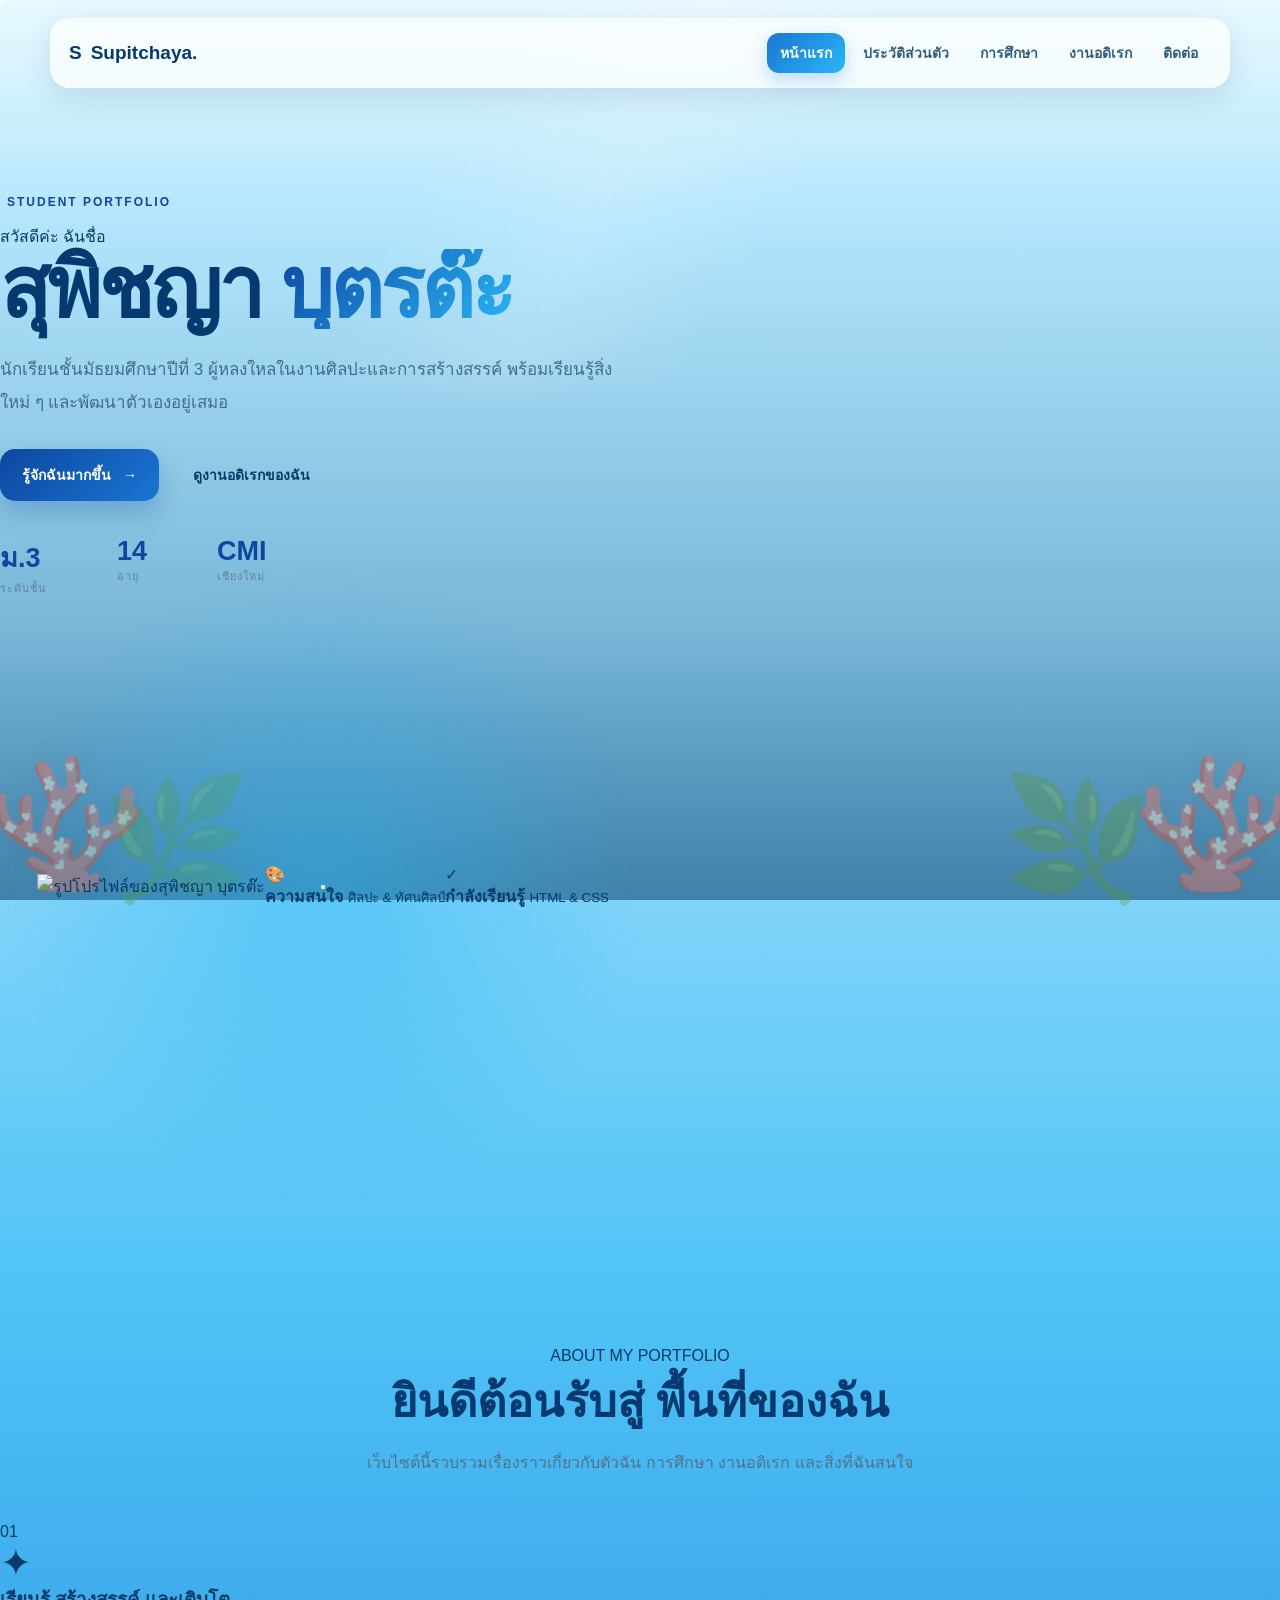
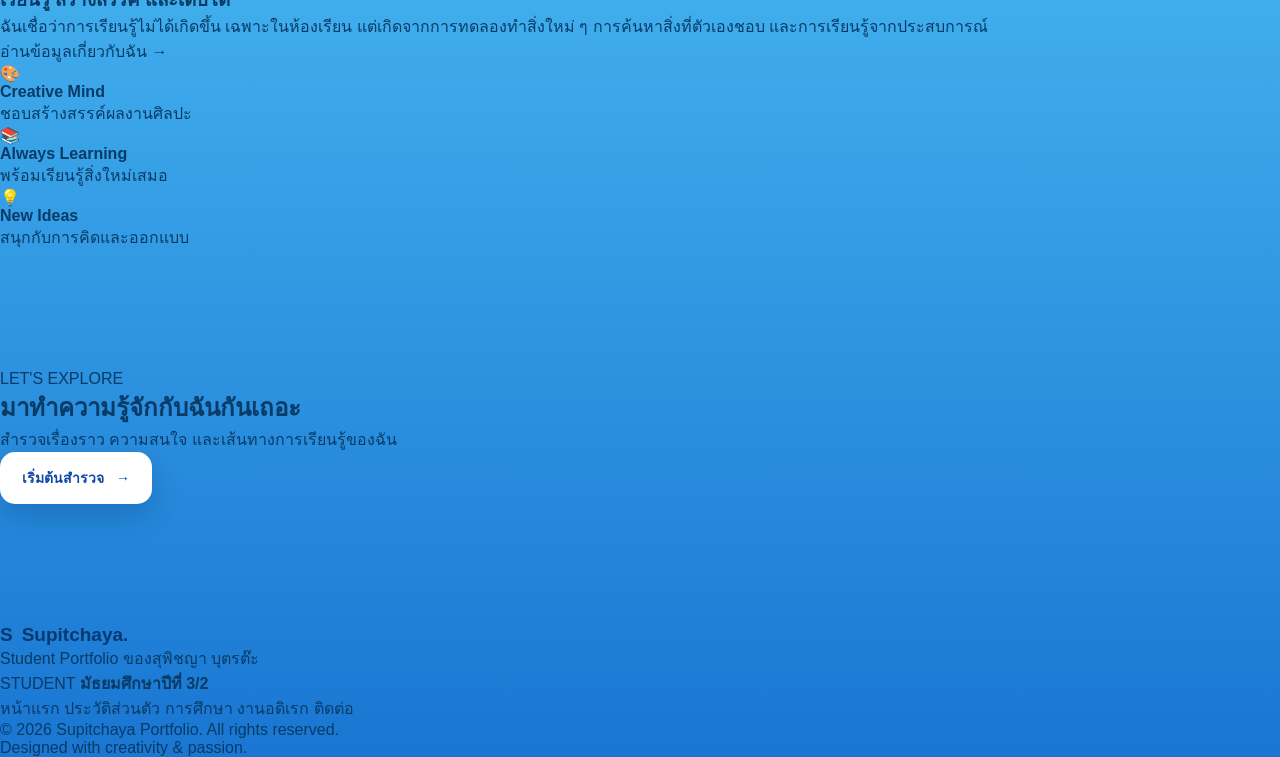
==== commit 360553ce: "Update index.html" ====
--- a/index.html
+++ b/index.html
@@ -4,8 +4,10 @@
     <meta charset="UTF-8">
     <meta name="viewport" content="width=device-width, initial-scale=1.0">
 
-    <meta name="description"
-          content="เว็บไซต์ Portfolio ของสุพิชญา บุตรต๊ะ นักเรียนชั้นมัธยมศึกษาปีที่ 3">
+    <meta
+        name="description"
+        content="เว็บไซต์ Portfolio ของสุพิชญา บุตรต๊ะ นักเรียนชั้นมัธยมศึกษาปีที่ 3"
+    >
 
     <title>สุพิชญา | Student Portfolio</title>
 
@@ -14,67 +16,68 @@
 
 <body>
 
-    <!-- =====================================================
+    <!-- =========================================
+         LOADING SCREEN
+    ========================================== -->
+
+    <div class="loading-screen">
+        <div class="loading-content">
+
+            <div class="loading-bubbles">
+                <span>🫧</span>
+                <span>🫧</span>
+                <span>🫧</span>
+            </div>
+
+            <div class="diver">🤿</div>
+
+            <div class="loading-ring"></div>
+
+            <h2>กำลังดำดิ่งสู่โลกของฉัน...</h2>
+
+            <p>Welcome to my underwater world</p>
+
+            <div class="loading-dots">
+                <span></span>
+                <span></span>
+                <span></span>
+            </div>
+
+        </div>
+    </div>
+
+
+    <!-- =========================================
          UNDERWATER BACKGROUND
-    ====================================================== -->
+    ========================================== -->
 
     <div class="ocean-background" aria-hidden="true">
 
         <div class="sun-rays"></div>
 
-        <!-- Bubbles -->
         <span class="bubble bubble-1"></span>
         <span class="bubble bubble-2"></span>
         <span class="bubble bubble-3"></span>
         <span class="bubble bubble-4"></span>
         <span class="bubble bubble-5"></span>
-
-        <!-- Fish -->
-        <span class="fish fish-1">🐠</span>
-        <span class="fish fish-2">🐟</span>
-        <span class="fish fish-3">🐡</span>
-
-        <!-- Coral -->
+        <span class="bubble bubble-6"></span>
+
+        <div class="fish fish-1">🐠</div>
+        <div class="fish fish-2">🐟</div>
+        <div class="fish fish-3">🐡</div>
+
         <div class="coral coral-left">🪸</div>
         <div class="coral coral-right">🪸</div>
 
-        <!-- Seaweed -->
         <div class="seaweed seaweed-left">🌿</div>
         <div class="seaweed seaweed-right">🌿</div>
 
     </div>
 
 
-    <!-- =====================================================
-         LOADING SCREEN
-    ====================================================== -->
-
-    <div class="loading-screen">
-
-        <div class="loading-content">
-
-            <div class="diver">🤿</div>
-
-            <div class="loading-ring"></div>
-
-            <h2>Welcome to My Ocean</h2>
-
-            <p>กำลังพาเข้าสู่โลกของสุพิชญา...</p>
-
-            <div class="loading-dots">
-                <span></span>
-                <span></span>
-                <span></span>
-            </div>
-
-        </div>
-
-    </div>
-
-
-    <!-- =====================================================
-         NAVIGATION
-    ====================================================== -->
+    <!-- =========================================
+         HEADER / NAVIGATION
+    ========================================== -->
 
     <header class="site-header">
 
@@ -120,275 +123,162 @@
     </header>
 
 
+    <!-- =========================================
+         MAIN
+    ========================================== -->
+
     <main>
 
 
-        <!-- =================================================
+        <!-- =====================================
              HERO SECTION
-        ================================================== -->
+        ====================================== -->
 
         <section class="hero">
 
-            <div class="container">
-
-
-                <!-- Main Hero Glass Box -->
-
-                <div class="hero-box">
-
-
-                    <div class="hero-grid">
-
-
-                        <!-- ==============================
-                             HERO TEXT
-                        =============================== -->
-
-                        <div class="hero-content">
-
-
-                            <span class="eyebrow">
-
-                                <span class="eyebrow-dot"></span>
-
-                                🌊 STUDENT PORTFOLIO
-
-                            </span>
-
-
-                            <p class="hero-small-title">
-
-                                สวัสดีค่ะ 👋 ฉันชื่อ
-
-                            </p>
-
-
-                            <h1>
-
-                                สุพิชญา
-
-                                <span>บุตรต๊ะ</span>
-
-                            </h1>
-
-
-                            <p class="hero-description">
-
-                                นักเรียนชั้นมัธยมศึกษาปีที่ 3
-                                ผู้ชื่นชอบการออกแบบ ศิลปะ
-                                และการเรียนรู้สิ่งใหม่ ๆ
-                                พร้อมพัฒนาตัวเองในทุก ๆ วัน
-
-                            </p>
-
-
-                            <!-- Buttons -->
-
-                            <div class="hero-buttons">
-
-                                <a href="profile.html"
-                                   class="btn btn-primary">
-
-                                    รู้จักฉันมากขึ้น
-
-                                    <span>→</span>
-
-                                </a>
-
-
-                                <a href="hobby.html"
-                                   class="btn btn-outline">
-
-                                    ดูงานอดิเรกของฉัน
-
-                                </a>
-
-                            </div>
-
-
-                            <!-- Statistics -->
-
-                            <div class="hero-stats">
-
-
-                                <div class="stat-item">
-
-                                    <strong>ม.3/2</strong>
-
-                                    <span>ระดับชั้น</span>
-
-                                </div>
-
-
-                                <div class="stat-divider"></div>
-
-
-                                <div class="stat-item">
-
-                                    <strong>14 ปี</strong>
-
-                                    <span>อายุ</span>
-
-                                </div>
-
-
-                                <div class="stat-divider"></div>
-
-
-                                <div class="stat-item">
-
-                                    <strong>CMI</strong>
-
-                                    <span>เชียงใหม่</span>
-
-                                </div>
-
-
-                            </div>
-
-                        </div>
-
-
-
-                        <!-- ==============================
-                             HERO IMAGE
-                        =============================== -->
-
-                        <div class="hero-visual">
-
-
-                            <!-- Decorative rings -->
-
-                            <div class="visual-ring ring-one"></div>
-
-                            <div class="visual-ring ring-two"></div>
-
-
-                            <!-- Glow -->
-
-                            <div class="profile-glow"></div>
-
-
-                            <!-- Profile -->
-
-                            <div class="profile-shape">
-
-                                <img
-                                    src="https://placehold.co/560x680/0D47A1/FFFFFF?text=YOUR+PHOTO"
-                                    alt="รูปโปรไฟล์ของสุพิชญา บุตรต๊ะ"
-                                >
-
-                            </div>
-
-
-                            <!-- Floating Card -->
-
-                            <div class="floating-card floating-card-top">
-
-                                <span class="floating-icon">
-                                    🎨
-                                </span>
-
-                                <div>
-
-                                    <strong>
-                                        ความสนใจ
-                                    </strong>
-
-                                    <small>
-                                        ศิลปะ • การออกแบบ
-                                    </small>
-
-                                </div>
-
-                            </div>
-
-
-                            <!-- Floating Card -->
-
-                            <div class="floating-card floating-card-bottom">
-
-                                <span class="check-icon">
-                                    ✓
-                                </span>
-
-                                <div>
-
-                                    <strong>
-                                        กำลังเรียนรู้
-                                    </strong>
-
-                                    <small>
-                                        HTML • CSS • Web Design
-                                    </small>
-
-                                </div>
-
-                            </div>
-
-
-                            <!-- Small bubbles -->
-
-                            <span class="visual-bubble bubble-v1"></span>
-
-                            <span class="visual-bubble bubble-v2"></span>
-
-                        </div>
+            <!-- Decorative light -->
+            <div class="hero-orb hero-orb-one"></div>
+            <div class="hero-orb hero-orb-two"></div>
+
+
+            <div class="container hero-grid">
+
+
+                <!-- HERO TEXT -->
+
+                <div class="hero-content reveal">
+
+                    <span class="eyebrow">
+
+                        <span class="eyebrow-dot"></span>
+
+                        STUDENT PORTFOLIO
+
+                    </span>
+
+
+                    <p class="hero-small-title">
+                        สวัสดีค่ะ ฉันชื่อ
+                    </p>
+
+
+                    <h1>
+                        สุพิชญา
+                        <span>บุตรต๊ะ</span>
+                    </h1>
+
+
+                    <p class="hero-description">
+
+                        นักเรียนชั้นมัธยมศึกษาปีที่ 3
+                        ผู้หลงใหลในงานศิลปะและการสร้างสรรค์
+                        พร้อมเรียนรู้สิ่งใหม่ ๆ
+                        และพัฒนาตัวเองอยู่เสมอ
+
+                    </p>
+
+
+                    <div class="hero-buttons">
+
+                        <a
+                            href="profile.html"
+                            class="btn btn-primary"
+                        >
+                            รู้จักฉันมากขึ้น
+                            <span>→</span>
+                        </a>
+
+
+                        <a
+                            href="hobby.html"
+                            class="btn btn-secondary"
+                        >
+                            ดูงานอดิเรกของฉัน
+                        </a>
 
                     </div>
 
+
+                    <!-- STATS -->
+
+                    <div class="hero-stats">
+
+                        <div class="stat-item">
+
+                            <strong>ม.3</strong>
+
+                            <span>ระดับชั้น</span>
+
+                        </div>
+
+
+                        <div class="stat-divider"></div>
+
+
+                        <div class="stat-item">
+
+                            <strong>14</strong>
+
+                            <span>อายุ</span>
+
+                        </div>
+
+
+                        <div class="stat-divider"></div>
+
+
+                        <div class="stat-item">
+
+                            <strong>CMI</strong>
+
+                            <span>เชียงใหม่</span>
+
+                        </div>
+
+                    </div>
+
                 </div>
 
 
-
-                <!-- =================================================
-                     HIGHLIGHT CARDS
-                ================================================== -->
-
-                <div class="hero-highlight">
-
-
-                    <div class="highlight-card">
-
-                        <span>🎓</span>
-
-                        <div>
-
-                            <strong>
-                                ระดับชั้น
-                            </strong>
-
-                            <p>
-                                มัธยมศึกษาปีที่ 3/2
-                            </p>
-
-                        </div>
+                <!-- HERO VISUAL -->
+
+                <div class="hero-visual reveal reveal-delay">
+
+                    <div class="visual-ring ring-one"></div>
+
+                    <div class="visual-ring ring-two"></div>
+
+
+                    <!-- Decorative bubbles -->
+
+                    <span class="visual-bubble visual-bubble-one"></span>
+
+                    <span class="visual-bubble visual-bubble-two"></span>
+
+                    <span class="visual-bubble visual-bubble-three"></span>
+
+
+                    <!-- Main Profile -->
+
+                    <div class="profile-shape">
+
+                        <div class="profile-glow"></div>
+
+                        <img
+                            src="https://placehold.co/560x680/123B67/FFFFFF?text=SUPITCHAYA"
+                            alt="รูปโปรไฟล์ของสุพิชญา บุตรต๊ะ"
+                        >
 
                     </div>
 
 
-                    <div class="highlight-card">
-
-                        <span>🏫</span>
-
-                        <div>
-
-                            <strong>
-                                โรงเรียน
-                            </strong>
-
-                            <p>
-                                โรงเรียนจอมทอง
-                            </p>
-
-                        </div>
-
-                    </div>
-
-
-                    <div class="highlight-card">
-
-                        <span>💙</span>
+                    <!-- Floating Card -->
+
+                    <div class="floating-card floating-card-top">
+
+                        <span class="floating-icon">
+                            🎨
+                        </span>
 
                         <div>
 
@@ -396,59 +286,51 @@
                                 ความสนใจ
                             </strong>
 
-                            <p>
-                                ศิลปะ • เทคโนโลยี
-                            </p>
+                            <small>
+                                ศิลปะ & ทัศนศิลป์
+                            </small>
 
                         </div>
 
                     </div>
 
 
-                    <div class="highlight-card">
-
-                        <span>🌱</span>
+                    <div class="floating-card floating-card-bottom">
+
+                        <span class="check-icon">
+                            ✓
+                        </span>
 
                         <div>
 
                             <strong>
-                                เป้าหมาย
+                                กำลังเรียนรู้
                             </strong>
 
-                            <p>
-                                พัฒนาตัวเองอยู่เสมอ
-                            </p>
+                            <small>
+                                HTML & CSS
+                            </small>
 
                         </div>
 
                     </div>
 
 
+                    <div class="orange-dot"></div>
+
                 </div>
 
-
-                <!-- Scroll Hint -->
-
-                <div class="scroll-down">
-
-                    <span>↓</span>
-
-                    เลื่อนลงเพื่อดูเพิ่มเติม
-
-                </div>
-
-
             </div>
 
         </section>
 
 
 
-        <!-- =================================================
-             INTRODUCTION
-        ================================================== -->
-
-        <section class="intro-section">
+        <!-- =====================================
+             INTRO SECTION
+        ====================================== -->
+
+        <section class="intro-section section-padding">
 
             <div class="container">
 
@@ -465,54 +347,60 @@
                     </h2>
 
                     <p>
+
                         เว็บไซต์นี้รวบรวมเรื่องราวเกี่ยวกับตัวฉัน
-                        การศึกษา งานอดิเรก และสิ่งที่ฉันสนใจ
+                        การศึกษา งานอดิเรก
+                        และสิ่งที่ฉันสนใจ
+
                     </p>
 
                 </div>
 
 
-
                 <div class="feature-layout">
 
 
-                    <!-- Main Feature -->
+                    <!-- MAIN FEATURE -->
 
                     <div class="feature-main">
 
-                        <span class="feature-number">
+                        <div class="feature-number">
                             01
-                        </span>
-
-                        <span class="feature-icon-large">
+                        </div>
+
+                        <span class="feature-icon large">
                             ✦
                         </span>
+
 
                         <h3>
                             เรียนรู้ สร้างสรรค์ และเติบโต
                         </h3>
 
+
                         <p>
+
                             ฉันเชื่อว่าการเรียนรู้ไม่ได้เกิดขึ้น
-                            เฉพาะในห้องเรียน แต่เกิดจากการทดลอง
-                            ทำสิ่งใหม่ ๆ การค้นหาสิ่งที่ตัวเองชอบ
+                            เฉพาะในห้องเรียน
+                            แต่เกิดจากการทดลองทำสิ่งใหม่ ๆ
+                            การค้นหาสิ่งที่ตัวเองชอบ
                             และการเรียนรู้จากประสบการณ์
+
                         </p>
 
-                        <a href="profile.html"
-                           class="text-link">
-
+
+                        <a
+                            href="profile.html"
+                            class="text-link"
+                        >
                             อ่านข้อมูลเกี่ยวกับฉัน
-
                             <span>→</span>
-
                         </a>
 
                     </div>
 
 
-
-                    <!-- Small Features -->
+                    <!-- SMALL FEATURES -->
 
                     <div class="feature-side">
 
@@ -584,52 +472,40 @@
 
 
 
-        <!-- =================================================
+        <!-- =====================================
              CTA
-        ================================================== -->
+        ====================================== -->
 
         <section class="cta-section">
 
-            <div class="container">
-
-                <div class="cta-card">
-
-
-                    <div>
-
-                        <span class="eyebrow">
-                            LET'S EXPLORE
-                        </span>
-
-                        <h2>
-                            มาทำความรู้จักกับ
-                            <span>ฉันกันเถอะ</span>
-                        </h2>
-
-                        <p>
-                            สำรวจเรื่องราว ความสนใจ
-                            และเส้นทางการเรียนรู้ของฉัน
-                        </p>
-
-                    </div>
-
-
-                    <a href="profile.html"
-                       class="btn btn-light">
-
-                        เริ่มต้นสำรวจ
-
-                        <span>→</span>
-
-                    </a>
-
-
-                    <div class="cta-decoration">
-                        🐠
-                    </div>
+            <div class="container cta-box">
+
+                <div>
+
+                    <span class="section-label light-label">
+                        LET'S EXPLORE
+                    </span>
+
+                    <h2>
+                        มาทำความรู้จักกับฉันกันเถอะ
+                    </h2>
+
+                    <p>
+                        สำรวจเรื่องราว ความสนใจ
+                        และเส้นทางการเรียนรู้ของฉัน
+                    </p>
 
                 </div>
 
+
+                <a
+                    href="profile.html"
+                    class="btn btn-light"
+                >
+                    เริ่มต้นสำรวจ
+                    <span>→</span>
+                </a>
+
             </div>
 
         </section>
@@ -638,19 +514,21 @@
 
 
 
-    <!-- =====================================================
+    <!-- =========================================
          FOOTER
-    ====================================================== -->
-
-    <footer class="site-footer">
-
-        <div class="footer-content">
-
-
-            <div>
-
-                <a href="index.html"
-                   class="logo footer-logo">
+    ========================================== -->
+
+    <footer class="footer">
+
+        <div class="container footer-grid">
+
+
+            <div class="footer-brand">
+
+                <a
+                    href="index.html"
+                    class="logo logo-footer"
+                >
 
                     <span class="logo-mark">
                         S
@@ -664,19 +542,27 @@
 
 
                 <p>
-                    Student Portfolio ของสุพิชญา บุตรต๊ะ
+                    Student Portfolio
+                    ของสุพิชญา บุตรต๊ะ
                 </p>
 
-                <p>
-                    นักเรียนชั้นมัธยมศึกษาปีที่ 3/2
-                </p>
-
-            </div>
-
-
-
-            <nav class="footer-nav"
-                 aria-label="เมนูส่วนท้าย">
+            </div>
+
+
+            <div class="footer-class">
+
+                <span>
+                    STUDENT
+                </span>
+
+                <strong>
+                    มัธยมศึกษาปีที่ 3/2
+                </strong>
+
+            </div>
+
+
+            <div class="footer-links">
 
                 <a href="index.html">
                     หน้าแรก
@@ -698,20 +584,25 @@
                     ติดต่อ
                 </a>
 
-            </nav>
+            </div>
 
         </div>
 
 
-        <div class="copyright">
-
-            © 2026 Supitchaya Portfolio.
-            Designed with creativity &amp; passion.
+        <div class="container footer-bottom">
+
+            <p>
+                © 2026 Supitchaya Portfolio.
+                All rights reserved.
+            </p>
+
+            <p>
+                Designed with creativity &amp; passion.
+            </p>
 
         </div>
 
     </footer>
-
 
 </body>
 </html>
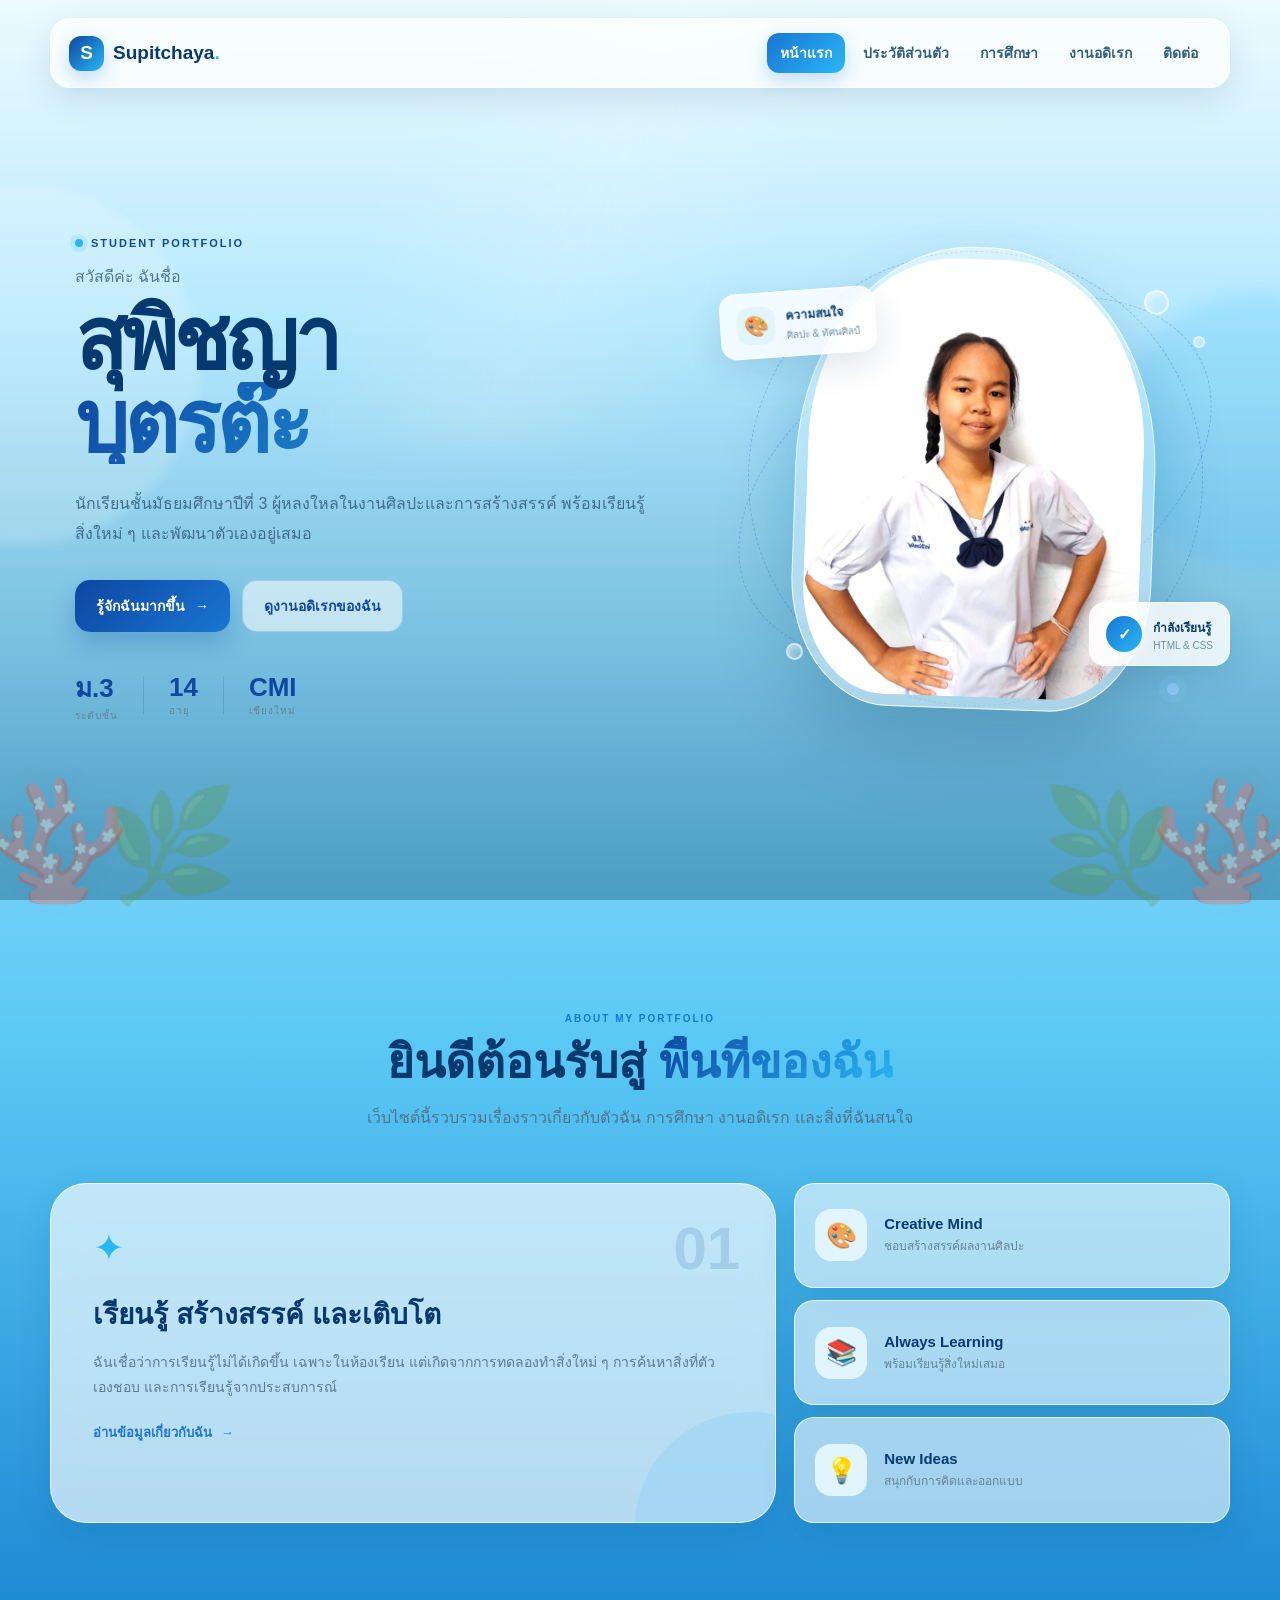
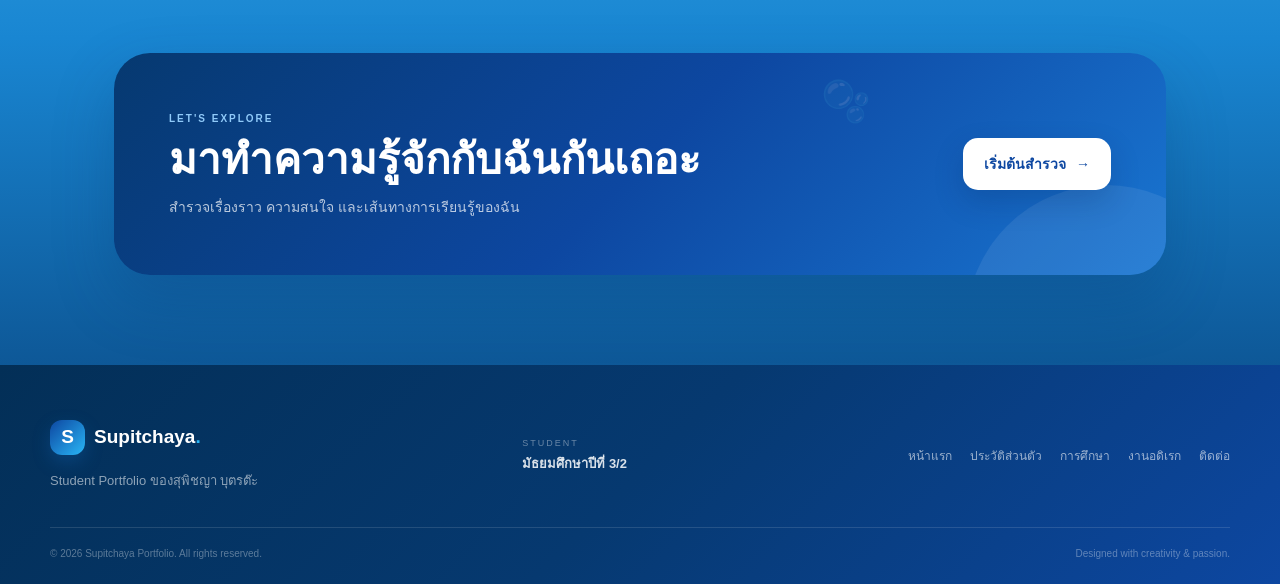
==== commit 9ec5f537: "Update index.html" ====
--- a/index.html
+++ b/index.html
@@ -265,7 +265,7 @@
                         <div class="profile-glow"></div>
 
                         <img
-                            src="https://placehold.co/560x680/123B67/FFFFFF?text=SUPITCHAYA"
+                            src="images/Gam.jpeg"
                             alt="รูปโปรไฟล์ของสุพิชญา บุตรต๊ะ"
                         >
 
--- a/style.css
+++ b/style.css
@@ -1,12 +1,12 @@
 /* =========================================================
    MY OCEAN WORLD
    Modern Underwater Student Portfolio
-   HTML5 + CSS3
-   ========================================================= */
-
-
-/* =========================================================
-   1. ROOT / RESET
+   INDEX PAGE
+   ========================================================= */
+
+
+/* =========================================================
+   1. VARIABLES
    ========================================================= */
 
 :root {
@@ -19,26 +19,32 @@
     --light-aqua: #90CAF9;
 
     --foam: #E3F2FD;
+
     --white: #FFFFFF;
 
     --text: #083B66;
     --text-light: #5C7890;
 
-    --border: rgba(255, 255, 255, 0.45);
+    --max-width: 1180px;
+
+    --radius-xl: 36px;
+    --radius-lg: 28px;
+    --radius-md: 20px;
+    --radius-sm: 14px;
 
     --shadow:
-        0 20px 60px rgba(4, 49, 87, 0.16);
+        0 25px 70px
+        rgba(4, 49, 87, 0.16);
 
     --shadow-small:
-        0 10px 30px rgba(4, 49, 87, 0.12);
-
-    --radius-lg: 32px;
-    --radius-md: 22px;
-    --radius-sm: 14px;
-
-    --max-width: 1180px;
-}
-
+        0 12px 35px
+        rgba(4, 49, 87, 0.12);
+}
+
+
+/* =========================================================
+   2. RESET
+   ========================================================= */
 
 * {
     margin: 0;
@@ -67,10 +73,11 @@
     background:
         linear-gradient(
             180deg,
-            #dff6ff 0%,
-            #b3e5fc 20%,
-            #4fc3f7 55%,
-            #1976d2 100%
+            #e7faff 0%,
+            #b9ebff 18%,
+            #59c8f4 48%,
+            #1986d2 75%,
+            #063970 100%
         );
 
     overflow-x: hidden;
@@ -89,14 +96,21 @@
 }
 
 
-button,
-a {
-    -webkit-tap-highlight-color: transparent;
-}
-
-
-/* =========================================================
-   2. OCEAN BACKGROUND
+.container {
+
+    width:
+        min(
+            calc(100% - 64px),
+            var(--max-width)
+        );
+
+    margin-left: auto;
+    margin-right: auto;
+}
+
+
+/* =========================================================
+   3. OCEAN BACKGROUND
    ========================================================= */
 
 .ocean-background {
@@ -105,50 +119,54 @@
 
     inset: 0;
 
-    z-index: -5;
+    z-index: -10;
+
+    overflow: hidden;
 
     pointer-events: none;
-
-    overflow: hidden;
 
     background:
         linear-gradient(
             180deg,
-            rgba(255,255,255,0.3) 0%,
-            rgba(41,182,246,0.15) 25%,
-            rgba(3,64,112,0.25) 70%,
-            rgba(3,48,88,0.5) 100%
+            rgba(255,255,255,0.20),
+            rgba(41,182,246,0.08) 35%,
+            rgba(3,64,112,0.18) 70%,
+            rgba(3,48,88,0.32)
         );
 }
 
 
-/* Light coming from water surface */
+/* =========================================================
+   SUN RAYS
+   ========================================================= */
 
 .sun-rays {
 
     position: absolute;
 
-    top: -120px;
+    top: -150px;
     left: 50%;
 
-    width: 900px;
-    height: 500px;
-
-    transform: translateX(-50%);
-
-    opacity: 0.25;
+    width: 1000px;
+    height: 600px;
+
+    transform:
+        translateX(-50%);
+
+    opacity: 0.28;
 
     background:
         linear-gradient(
-            120deg,
-            transparent 35%,
-            rgba(255,255,255,0.6) 50%,
-            transparent 65%
+            115deg,
+            transparent 32%,
+            rgba(255,255,255,0.55) 48%,
+            transparent 64%
         );
 
-    filter: blur(15px);
-
-    animation: lightMove 8s ease-in-out infinite alternate;
+    filter: blur(18px);
+
+    animation:
+        lightMove 9s ease-in-out infinite alternate;
 }
 
 
@@ -157,66 +175,65 @@
     from {
         transform:
             translateX(-55%)
-            rotate(-3deg);
+            rotate(-4deg);
     }
 
     to {
         transform:
             translateX(-45%)
-            rotate(3deg);
-    }
-}
-
-
-/* =========================================================
-   3. BUBBLES
-   ========================================================= */
-
-.bubble,
-.visual-bubble {
+            rotate(4deg);
+    }
+}
+
+
+/* =========================================================
+   4. BUBBLES
+   ========================================================= */
+
+.bubble {
 
     position: absolute;
 
-    display: block;
-
     border-radius: 50%;
 
     border:
-        2px solid rgba(255,255,255,0.55);
+        2px solid
+        rgba(255,255,255,0.5);
 
     background:
-        rgba(255,255,255,0.12);
+        rgba(255,255,255,0.10);
 
     box-shadow:
-        inset 3px 3px 6px rgba(255,255,255,0.4);
+        inset 3px 3px 7px
+        rgba(255,255,255,0.4);
 
     animation:
-        bubbleFloat 8s linear infinite;
+        bubbleFloat 9s linear infinite;
 }
 
 
 .bubble-1 {
     width: 18px;
     height: 18px;
-    left: 12%;
+    left: 10%;
     bottom: -30px;
     animation-delay: 1s;
 }
 
 
 .bubble-2 {
-    width: 10px;
-    height: 10px;
-    left: 27%;
+    width: 9px;
+    height: 9px;
+    left: 23%;
     bottom: -20px;
-    animation-delay: 3s;
+    animation-delay: 4s;
 }
 
 
 .bubble-3 {
-    width: 28px;
-    height: 28px;
-    left: 70%;
+    width: 27px;
+    height: 27px;
+    left: 68%;
     bottom: -40px;
     animation-delay: 0s;
 }
@@ -225,18 +242,27 @@
 .bubble-4 {
     width: 13px;
     height: 13px;
-    left: 83%;
+    left: 86%;
     bottom: -20px;
-    animation-delay: 4s;
+    animation-delay: 3s;
 }
 
 
 .bubble-5 {
     width: 8px;
     height: 8px;
-    left: 56%;
+    left: 53%;
     bottom: -20px;
     animation-delay: 2s;
+}
+
+
+.bubble-6 {
+    width: 15px;
+    height: 15px;
+    left: 40%;
+    bottom: -20px;
+    animation-delay: 6s;
 }
 
 
@@ -251,14 +277,14 @@
     }
 
     10% {
-        opacity: 0.8;
+        opacity: 0.7;
     }
 
     100% {
         transform:
             translateY(-110vh)
-            translateX(50px)
-            scale(1.2);
+            translateX(60px)
+            scale(1.15);
 
         opacity: 0;
     }
@@ -266,14 +292,18 @@
 
 
 /* =========================================================
-   4. FISH
+   5. FISH
    ========================================================= */
 
 .fish {
 
     position: absolute;
 
-    font-size: 40px;
+    left: -100px;
+
+    opacity: 0.55;
+
+    font-size: 38px;
 
     filter:
         drop-shadow(
@@ -281,17 +311,14 @@
             rgba(0,40,80,0.18)
         );
 
-    opacity: 0.7;
-
     animation:
-        fishSwim 18s linear infinite;
+        fishSwim 22s linear infinite;
 }
 
 
 .fish-1 {
 
-    top: 25%;
-    left: -100px;
+    top: 23%;
 
     animation-delay: 2s;
 }
@@ -299,12 +326,11 @@
 
 .fish-2 {
 
-    top: 48%;
-    left: -120px;
-
-    font-size: 32px;
-
-    animation-duration: 23s;
+    top: 47%;
+
+    font-size: 30px;
+
+    animation-duration: 27s;
 
     animation-delay: 6s;
 }
@@ -312,12 +338,11 @@
 
 .fish-3 {
 
-    top: 68%;
-    left: -100px;
-
-    font-size: 48px;
-
-    animation-duration: 27s;
+    top: 70%;
+
+    font-size: 45px;
+
+    animation-duration: 30s;
 
     animation-delay: 1s;
 }
@@ -327,14 +352,14 @@
 
     0% {
         transform:
-            translateX(-100px)
+            translateX(-120px)
             translateY(0);
     }
 
     25% {
         transform:
             translateX(30vw)
-            translateY(-30px);
+            translateY(-25px);
     }
 
     50% {
@@ -358,20 +383,20 @@
 
 
 /* =========================================================
-   5. CORAL
+   6. CORAL & SEAWEED
    ========================================================= */
 
 .coral {
 
     position: fixed;
 
-    bottom: 0;
-
-    z-index: -2;
-
-    font-size: 130px;
-
-    opacity: 0.45;
+    bottom: -12px;
+
+    z-index: -3;
+
+    font-size: 120px;
+
+    opacity: 0.38;
 
     filter:
         drop-shadow(
@@ -382,13 +407,16 @@
 
 
 .coral-left {
-    left: -15px;
+    left: -20px;
 }
 
 
 .coral-right {
-    right: -15px;
-    transform: scaleX(-1);
+
+    right: -20px;
+
+    transform:
+        scaleX(-1);
 }
 
 
@@ -398,11 +426,11 @@
 
     bottom: -10px;
 
-    font-size: 120px;
-
-    opacity: 0.3;
-
-    z-index: -3;
+    z-index: -4;
+
+    font-size: 110px;
+
+    opacity: 0.25;
 }
 
 
@@ -412,13 +440,16 @@
 
 
 .seaweed-right {
-    right: 10%;
-    transform: scaleX(-1);
-}
-
-
-/* =========================================================
-   6. LOADING SCREEN
+
+    right: 8%;
+
+    transform:
+        scaleX(-1);
+}
+
+
+/* =========================================================
+   7. LOADING SCREEN
    ========================================================= */
 
 .loading-screen {
@@ -431,9 +462,9 @@
 
     display: flex;
 
+    align-items: center;
+
     justify-content: center;
-
-    align-items: center;
 
     text-align: center;
 
@@ -443,13 +474,13 @@
         radial-gradient(
             circle at 50% 25%,
             #29b6f6 0%,
-            #1976d2 35%,
+            #1976d2 38%,
             #063970 100%
         );
 
     animation:
         loadingHide 0.8s ease
-        2.2s forwards;
+        2.4s forwards;
 
     pointer-events: none;
 }
@@ -460,7 +491,7 @@
     position: relative;
 
     animation:
-        diveIn 1.2s ease;
+        diveIn 1.1s ease;
 }
 
 
@@ -468,29 +499,62 @@
 
     font-size: 58px;
 
-    margin-bottom: 20px;
+    margin-bottom: 10px;
 
     animation:
         diverFloat 2s ease-in-out infinite;
 }
 
 
+.loading-bubbles {
+
+    position: absolute;
+
+    top: -55px;
+
+    left: 50%;
+
+    display: flex;
+
+    gap: 15px;
+
+    transform:
+        translateX(-50%);
+}
+
+
+.loading-bubbles span {
+
+    font-size: 20px;
+
+    animation:
+        smallBubble 2s ease-in-out infinite;
+}
+
+
+.loading-bubbles span:nth-child(2) {
+    animation-delay: 0.3s;
+}
+
+
+.loading-bubbles span:nth-child(3) {
+    animation-delay: 0.6s;
+}
+
+
 .loading-ring {
 
-    width: 100px;
-    height: 100px;
+    width: 82px;
+    height: 82px;
 
     margin:
-        -15px auto
-        25px;
+        0 auto 24px;
 
     border:
-
         3px solid
         rgba(255,255,255,0.2);
 
-    border-top-color:
-        white;
+    border-top-color: white;
 
     border-radius: 50%;
 
@@ -501,9 +565,7 @@
 
 .loading-content h2 {
 
-    font-size: 24px;
-
-    letter-spacing: 1px;
+    font-size: 22px;
 
     margin-bottom: 8px;
 }
@@ -511,9 +573,9 @@
 
 .loading-content p {
 
-    opacity: 0.75;
-
-    font-size: 14px;
+    opacity: 0.72;
+
+    font-size: 13px;
 }
 
 
@@ -556,7 +618,8 @@
 @keyframes spin {
 
     to {
-        transform: rotate(360deg);
+        transform:
+            rotate(360deg);
     }
 }
 
@@ -565,11 +628,28 @@
 
     0%,
     100% {
-        transform: translateY(0);
+        transform:
+            translateY(0);
     }
 
     50% {
-        transform: translateY(-12px);
+        transform:
+            translateY(-10px);
+    }
+}
+
+
+@keyframes smallBubble {
+
+    0%,
+    100% {
+        transform:
+            translateY(0);
+    }
+
+    50% {
+        transform:
+            translateY(-12px);
     }
 }
 
@@ -578,12 +658,14 @@
 
     from {
         opacity: 0;
-        transform: translateY(-40px);
+        transform:
+            translateY(-35px);
     }
 
     to {
         opacity: 1;
-        transform: translateY(0);
+        transform:
+            translateY(0);
     }
 }
 
@@ -592,7 +674,7 @@
 
     0%,
     100% {
-        opacity: 0.3;
+        opacity: 0.25;
     }
 
     50% {
@@ -604,14 +686,17 @@
 @keyframes loadingHide {
 
     to {
+
         opacity: 0;
+
         visibility: hidden;
-    }
-}
-
-
-/* =========================================================
-   7. HEADER / NAVIGATION
+
+    }
+}
+
+
+/* =========================================================
+   8. NAVIGATION
    ========================================================= */
 
 .site-header {
@@ -623,39 +708,41 @@
     z-index: 100;
 
     padding:
-        18px 20px 0;
+        18px 0 0;
 }
 
 
 .navbar {
 
-    max-width: var(--max-width);
-
-    margin: auto;
-
     display: flex;
 
+    align-items: center;
+
     justify-content: space-between;
 
-    align-items: center;
-
-    padding: 14px 18px;
+    gap: 25px;
+
+    padding:
+        14px 18px;
 
     border:
         1px solid
-        rgba(255,255,255,0.5);
+        rgba(255,255,255,0.6);
+
+    border-radius:
+        20px;
 
     background:
-        rgba(255,255,255,0.7);
-
-    backdrop-filter: blur(18px);
-
-    -webkit-backdrop-filter: blur(18px);
-
-    border-radius: 20px;
+        rgba(255,255,255,0.72);
+
+    backdrop-filter:
+        blur(18px);
+
+    -webkit-backdrop-filter:
+        blur(18px);
 
     box-shadow:
-        0 10px 30px
+        0 10px 35px
         rgba(0,50,90,0.12);
 }
 
@@ -668,7 +755,8 @@
 
     gap: 9px;
 
-    color: var(--deep-ocean);
+    color:
+        var(--deep-ocean);
 
     font-size: 19px;
 
@@ -678,8 +766,35 @@
 }
 
 
-.logo-icon {
-    font-size: 25px;
+.logo-mark {
+
+    width: 35px;
+    height: 35px;
+
+    display: flex;
+
+    align-items: center;
+    justify-content: center;
+
+    border-radius: 12px;
+
+    color: white;
+
+    background:
+        linear-gradient(
+            135deg,
+            var(--navy),
+            var(--aqua)
+        );
+
+    box-shadow:
+        0 7px 18px
+        rgba(25,118,210,0.25);
+}
+
+
+.logo-dot {
+    color: var(--aqua);
 }
 
 
@@ -695,28 +810,28 @@
 
 .nav-links a {
 
-    position: relative;
-
-    padding: 9px 13px;
-
-    border-radius: 12px;
+    padding:
+        9px 13px;
+
+    border-radius:
+        12px;
+
+    color:
+        #315d7d;
 
     font-size: 14px;
 
     font-weight: 600;
 
-    color: #315d7d;
-
     transition:
-        color 0.25s ease,
-        background 0.25s ease,
-        transform 0.25s ease;
+        0.25s ease;
 }
 
 
 .nav-links a:hover {
 
-    color: var(--navy);
+    color:
+        var(--navy);
 
     background:
         rgba(227,242,253,0.9);
@@ -744,38 +859,95 @@
 
 
 /* =========================================================
-   8. GENERAL
-   ========================================================= */
-
-.section-container {
-
-    width: min(
-        calc(100% - 40px),
-        var(--max-width)
-    );
-
-    margin-left: auto;
-    margin-right: auto;
-}
-
+   9. HERO
+   ========================================================= */
 
 .hero {
+
+    position: relative;
 
     min-height:
         calc(100vh - 90px);
 
+    display: flex;
+
+    align-items: center;
+
+    padding:
+        80px 0 110px;
+
+    overflow: hidden;
+}
+
+
+.hero-grid {
+
+    position: relative;
+
     display: grid;
 
     grid-template-columns:
-        1.05fr
-        0.95fr;
+        minmax(0, 1fr)
+        minmax(400px, 0.85fr);
 
     align-items: center;
 
-    gap: 50px;
-
-    padding-top: 50px;
-    padding-bottom: 80px;
+    gap: 70px;
+}
+
+
+.hero-content {
+
+    position: relative;
+
+    z-index: 3;
+
+    padding:
+        35px 0 35px 25px;
+}
+
+
+.hero-orb {
+
+    position: absolute;
+
+    border-radius: 50%;
+
+    pointer-events: none;
+}
+
+
+.hero-orb-one {
+
+    width: 360px;
+    height: 360px;
+
+    top: 12%;
+
+    left: -160px;
+
+    background:
+        rgba(255,255,255,0.18);
+
+    filter:
+        blur(5px);
+}
+
+
+.hero-orb-two {
+
+    width: 280px;
+    height: 280px;
+
+    right: -120px;
+
+    top: 25%;
+
+    background:
+        rgba(41,182,246,0.16);
+
+    filter:
+        blur(10px);
 }
 
 
@@ -785,44 +957,69 @@
 
     align-items: center;
 
-    gap: 7px;
-
-    color: var(--navy);
-
-    font-size: 12px;
+    gap: 8px;
+
+    margin-bottom: 15px;
+
+    color:
+        var(--navy);
+
+    font-size: 11px;
 
     font-weight: 800;
 
     letter-spacing: 2px;
-
-    margin-bottom: 15px;
-}
-
-
-.hero h1,
-.page-hero h1 {
+}
+
+
+.eyebrow-dot {
+
+    width: 8px;
+    height: 8px;
+
+    border-radius: 50%;
+
+    background:
+        var(--aqua);
+
+    box-shadow:
+        0 0 0 5px
+        rgba(41,182,246,0.14);
+}
+
+
+.hero-small-title {
+
+    color:
+        #527893;
+
+    font-size: 16px;
+
+    margin-bottom: 10px;
+}
+
+
+.hero h1 {
+
+    max-width: 700px;
+
+    color:
+        var(--deep-ocean);
 
     font-size:
-        clamp(48px, 7vw, 82px);
+        clamp(54px, 7vw, 84px);
 
     line-height: 0.98;
 
-    letter-spacing: -3px;
-
-    color: var(--deep-ocean);
+    letter-spacing: -4px;
 
     margin-bottom: 25px;
 }
 
 
-.hero h1 span,
-.page-hero h1 span,
-.profile-information h2 span,
-.education-highlight h2 span,
-.contact-intro h2 span,
-.cta-card h2 span {
-
-    display: inline-block;
+.hero h1 span {
+
+    display: block;
 
     color: transparent;
 
@@ -834,26 +1031,28 @@
         );
 
     -webkit-background-clip: text;
+
     background-clip: text;
 }
 
 
 .hero-description {
 
-    max-width: 620px;
-
-    color: #416d8c;
+    max-width: 600px;
+
+    color:
+        #416d8c;
+
+    font-size: 16px;
 
     line-height: 1.9;
 
-    font-size: 17px;
-
     margin-bottom: 30px;
 }
 
 
 /* =========================================================
-   9. BUTTONS
+   10. BUTTONS
    ========================================================= */
 
 .hero-buttons {
@@ -870,20 +1069,21 @@
 
 .btn {
 
+    min-height: 52px;
+
     display: inline-flex;
 
     align-items: center;
 
     justify-content: center;
 
-    gap: 12px;
-
-    min-height: 52px;
+    gap: 10px;
 
     padding:
-        0 22px;
-
-    border-radius: 15px;
+        0 21px;
+
+    border-radius:
+        15px;
 
     font-size: 14px;
 
@@ -928,13 +1128,14 @@
 }
 
 
-.btn-outline {
-
-    color: var(--navy);
+.btn-secondary {
+
+    color:
+        var(--navy);
 
     border:
         1px solid
-        rgba(25,118,210,0.25);
+        rgba(25,118,210,0.22);
 
     background:
         rgba(255,255,255,0.55);
@@ -944,18 +1145,23 @@
 }
 
 
-.btn-outline:hover {
+.btn-secondary:hover {
 
     background:
         white;
+
+    box-shadow:
+        var(--shadow-small);
 }
 
 
 .btn-light {
 
-    color: var(--navy);
-
-    background: white;
+    color:
+        var(--navy);
+
+    background:
+        white;
 
     box-shadow:
         0 12px 30px
@@ -964,18 +1170,20 @@
 
 
 /* =========================================================
-   10. HERO STATS
+   11. HERO STATS
    ========================================================= */
 
 .hero-stats {
 
     display: flex;
 
-    gap: 35px;
-}
-
-
-.hero-stats div {
+    align-items: center;
+
+    gap: 25px;
+}
+
+
+.stat-item {
 
     display: flex;
 
@@ -983,35 +1191,46 @@
 }
 
 
-.hero-stats strong {
-
-    color: var(--navy);
-
-    font-size: 27px;
-}
-
-
-.hero-stats span {
-
-    color: #64849b;
-
-    font-size: 11px;
-
-    text-transform: uppercase;
+.stat-item strong {
+
+    color:
+        var(--navy);
+
+    font-size: 26px;
+}
+
+
+.stat-item span {
+
+    color:
+        #64849b;
+
+    font-size: 10px;
 
     letter-spacing: 1px;
 }
 
 
-/* =========================================================
-   11. HERO IMAGE
+.stat-divider {
+
+    width: 1px;
+
+    height: 38px;
+
+    background:
+        rgba(13,71,161,0.18);
+}
+
+
+/* =========================================================
+   12. HERO VISUAL
    ========================================================= */
 
 .hero-visual {
 
     position: relative;
 
-    min-height: 580px;
+    min-height: 570px;
 
     display: flex;
 
@@ -1021,49 +1240,60 @@
 }
 
 
-.profile-frame {
+.profile-shape {
 
     position: relative;
 
-    width: min(380px, 85%);
-
-    aspect-ratio: 0.78;
-
-    padding: 10px;
-
-    border-radius:
-        45% 45% 28% 28%;
-
-    background:
-        rgba(255,255,255,0.45);
+    z-index: 4;
+
+    width:
+        min(360px, 75%);
+
+    aspect-ratio:
+        0.78;
+
+    padding: 11px;
 
     border:
         1px solid
-        rgba(255,255,255,0.8);
+        rgba(255,255,255,0.85);
+
+    border-radius:
+        48% 48% 28% 28%;
+
+    background:
+        rgba(255,255,255,0.42);
 
     box-shadow:
-        0 35px 70px
-        rgba(4,49,87,0.2);
+        0 35px 80px
+        rgba(4,49,87,0.20);
 
     transform:
         rotate(2deg);
 
+    transition:
+        transform 0.45s ease,
+        box-shadow 0.45s ease;
+}
+
+
+.profile-shape:hover {
+
+    transform:
+        rotate(0deg)
+        translateY(-8px);
+
+    box-shadow:
+        0 45px 90px
+        rgba(4,49,87,0.25);
+}
+
+
+.profile-shape img {
+
+    position: relative;
+
     z-index: 2;
-
-    transition:
-        transform 0.4s ease;
-}
-
-
-.profile-frame:hover {
-
-    transform:
-        rotate(0)
-        translateY(-8px);
-}
-
-
-.profile-frame img {
 
     width: 100%;
     height: 100%;
@@ -1071,7 +1301,7 @@
     object-fit: cover;
 
     border-radius:
-        40% 40% 25% 25%;
+        43% 43% 25% 25%;
 }
 
 
@@ -1079,7 +1309,7 @@
 
     position: absolute;
 
-    inset: -30px;
+    inset: -35px;
 
     z-index: -1;
 
@@ -1089,45 +1319,53 @@
         radial-gradient(
             circle,
             rgba(41,182,246,0.45),
-            transparent 65%
+            transparent 67%
         );
 
-    filter: blur(10px);
-}
-
-
-.profile-orbit {
+    filter:
+        blur(10px);
+}
+
+
+/* =========================================================
+   13. HERO ORBITS
+   ========================================================= */
+
+.visual-ring {
 
     position: absolute;
 
     border:
         1px dashed
-        rgba(13,71,161,0.25);
+        rgba(13,71,161,0.23);
 
     border-radius: 50%;
 
     animation:
-        orbitSpin 20s linear infinite;
-}
-
-
-.orbit-one {
-
-    width: 470px;
-    height: 470px;
-}
-
-
-.orbit-two {
-
-    width: 540px;
-    height: 300px;
-
-    transform: rotate(-30deg);
-
-    animation-duration: 25s;
-
-    animation-direction: reverse;
+        orbitSpin 22s linear infinite;
+}
+
+
+.ring-one {
+
+    width: 455px;
+    height: 455px;
+}
+
+
+.ring-two {
+
+    width: 510px;
+    height: 310px;
+
+    transform:
+        rotate(-28deg);
+
+    animation-duration:
+        28s;
+
+    animation-direction:
+        reverse;
 }
 
 
@@ -1140,174 +1378,421 @@
 }
 
 
-.photo-label {
+/* =========================================================
+   14. VISUAL BUBBLES
+   ========================================================= */
+
+.visual-bubble {
 
     position: absolute;
 
-    left: -35px;
-    bottom: 35px;
+    z-index: 6;
+
+    border:
+        2px solid
+        rgba(255,255,255,0.65);
+
+    border-radius: 50%;
+
+    background:
+        rgba(255,255,255,0.14);
+
+    box-shadow:
+        inset 3px 3px 6px
+        rgba(255,255,255,0.4);
+
+    animation:
+        visualBubble 4s ease-in-out infinite;
+}
+
+
+.visual-bubble-one {
+
+    width: 25px;
+    height: 25px;
+
+    top: 17%;
+    right: 12%;
+}
+
+
+.visual-bubble-two {
+
+    width: 12px;
+    height: 12px;
+
+    top: 25%;
+    right: 5%;
+
+    animation-delay:
+        0.7s;
+}
+
+
+.visual-bubble-three {
+
+    width: 17px;
+    height: 17px;
+
+    bottom: 18%;
+    left: 13%;
+
+    animation-delay:
+        1.2s;
+}
+
+
+@keyframes visualBubble {
+
+    0%,
+    100% {
+        transform:
+            translateY(0);
+    }
+
+    50% {
+        transform:
+            translateY(-13px);
+    }
+}
+
+
+/* =========================================================
+   15. FLOATING CARDS
+   ========================================================= */
+
+.floating-card {
+
+    position: absolute;
+
+    z-index: 8;
 
     display: flex;
 
     align-items: center;
 
-    gap: 12px;
-
-    padding: 12px 17px;
-
-    border-radius: 15px;
-
-    color: var(--text);
+    gap: 11px;
+
+    padding:
+        13px 16px;
+
+    border:
+        1px solid
+        rgba(255,255,255,0.75);
+
+    border-radius:
+        16px;
 
     background:
-        rgba(255,255,255,0.85);
+        rgba(255,255,255,0.82);
 
     backdrop-filter:
         blur(15px);
 
     box-shadow:
         var(--shadow-small);
-}
-
-
-.photo-label > span {
-
-    font-size: 25px;
-}
-
-
-.photo-label small {
+
+    animation:
+        cardFloat 4s ease-in-out infinite;
+}
+
+
+.floating-card strong {
 
     display: block;
 
-    font-size: 8px;
-
-    letter-spacing: 1px;
-
-    color: #7895a8;
-}
-
-
-.photo-label strong {
+    color:
+        var(--deep-ocean);
+
+    font-size: 12px;
+
+    margin-bottom: 3px;
+}
+
+
+.floating-card small {
 
     display: block;
 
-    font-size: 14px;
-}
-
-
-.visual-bubble {
-
-    animation-duration: 5s;
-}
-
-
-.bubble-v1 {
-
-    width: 25px;
-    height: 25px;
-
-    top: 12%;
-    right: 12%;
-}
-
-
-.bubble-v2 {
+    color:
+        #7190a4;
+
+    font-size: 10px;
+}
+
+
+.floating-icon {
+
+    width: 38px;
+    height: 38px;
+
+    display: flex;
+
+    align-items: center;
+    justify-content: center;
+
+    border-radius: 12px;
+
+    background:
+        #e1f5fe;
+
+    font-size: 20px;
+}
+
+
+.floating-card-top {
+
+    top: 17%;
+
+    left: 0;
+
+    transform:
+        rotate(-4deg);
+}
+
+
+.floating-card-bottom {
+
+    right: 0;
+
+    bottom: 17%;
+
+    animation-delay:
+        0.8s;
+}
+
+
+.check-icon {
+
+    width: 36px;
+    height: 36px;
+
+    display: flex;
+
+    align-items: center;
+    justify-content: center;
+
+    border-radius: 50%;
+
+    color: white;
+
+    background:
+        linear-gradient(
+            135deg,
+            #1976D2,
+            #29B6F6
+        );
+
+    font-weight: 800;
+}
+
+
+.orange-dot {
+
+    position: absolute;
+
+    right: 10%;
+
+    bottom: 12%;
 
     width: 12px;
     height: 12px;
 
-    bottom: 20%;
-    left: 12%;
-
-    animation-delay: 2s;
-}
-
-
-/* =========================================================
-   12. SECTION HEADING
+    border-radius: 50%;
+
+    background:
+        #90CAF9;
+
+    box-shadow:
+        0 0 0 8px
+        rgba(144,202,249,0.18);
+}
+
+
+@keyframes cardFloat {
+
+    0%,
+    100% {
+        transform:
+            translateY(0)
+            rotate(-3deg);
+    }
+
+    50% {
+        transform:
+            translateY(-8px)
+            rotate(-3deg);
+    }
+}
+
+
+/* =========================================================
+   16. REVEAL
+   ========================================================= */
+
+.reveal {
+
+    animation:
+        revealUp 0.9s ease both;
+}
+
+
+.reveal-delay {
+
+    animation-delay:
+        0.2s;
+}
+
+
+@keyframes revealUp {
+
+    from {
+
+        opacity: 0;
+
+        transform:
+            translateY(25px);
+
+    }
+
+    to {
+
+        opacity: 1;
+
+        transform:
+            translateY(0);
+
+    }
+}
+
+
+/* =========================================================
+   17. INTRO SECTION
    ========================================================= */
 
 .intro-section {
 
+    position: relative;
+
     padding:
-        90px 0 120px;
+        110px 0 130px;
 }
 
 
 .section-heading {
 
-    margin-bottom: 45px;
+    margin-bottom:
+        50px;
 }
 
 
 .section-heading.centered {
 
-    text-align: center;
-
-    max-width: 680px;
+    max-width:
+        700px;
 
     margin-left: auto;
     margin-right: auto;
+
+    text-align: center;
+}
+
+
+.section-label {
+
+    display: inline-block;
+
+    margin-bottom: 12px;
+
+    color:
+        var(--ocean);
+
+    font-size: 10px;
+
+    font-weight: 800;
+
+    letter-spacing: 2px;
 }
 
 
 .section-heading h2 {
 
+    color:
+        var(--deep-ocean);
+
     font-size:
-        clamp(30px, 4vw, 45px);
-
-    color: var(--deep-ocean);
-
-    margin-bottom: 12px;
+        clamp(30px, 4vw, 46px);
+
+    line-height: 1.15;
+
+    margin-bottom: 15px;
+}
+
+
+.section-heading h2 span {
+
+    color: transparent;
+
+    background:
+        linear-gradient(
+            135deg,
+            #0D47A1,
+            #29B6F6
+        );
+
+    -webkit-background-clip: text;
+
+    background-clip: text;
 }
 
 
 .section-heading p {
 
-    color: #50738b;
+    color:
+        #50738b;
 
     line-height: 1.8;
 }
 
 
 /* =========================================================
-   13. FEATURE CARDS
-   ========================================================= */
-
-.intro-grid {
+   18. FEATURE LAYOUT
+   ========================================================= */
+
+.feature-layout {
 
     display: grid;
 
     grid-template-columns:
-        1.2fr 1fr 1fr;
+        1.25fr 0.75fr;
 
     gap: 18px;
 }
 
 
-.feature-card {
+.feature-main {
 
     position: relative;
 
-    min-height: 290px;
+    min-height: 340px;
 
     overflow: hidden;
 
-    padding: 30px;
-
-    border-radius:
-        var(--radius-lg);
+    padding:
+        42px;
 
     border:
         1px solid
-        rgba(255,255,255,0.7);
+        rgba(255,255,255,0.75);
+
+    border-radius:
+        var(--radius-xl);
 
     background:
-        rgba(255,255,255,0.68);
+        rgba(255,255,255,0.66);
 
     backdrop-filter:
-        blur(15px);
+        blur(16px);
 
     box-shadow:
         var(--shadow-small);
@@ -1318,307 +1803,263 @@
 }
 
 
-.feature-card:hover {
+.feature-main:hover {
 
     transform:
-        translateY(-10px);
-
-    box-shadow:
-        0 25px 55px
-        rgba(4,49,87,0.2);
-}
-
-
-.feature-card::after {
-
-    content: "";
-
-    position: absolute;
-
-    width: 160px;
-    height: 160px;
-
-    right: -70px;
-    bottom: -80px;
-
-    border-radius: 50%;
-
-    background:
-        rgba(41,182,246,0.15);
-}
-
-
-.feature-icon {
-
-    font-size: 38px;
-
-    margin-bottom: 25px;
-}
-
-
-.feature-card > span {
-
-    color: #8ca9bb;
-
-    font-size: 11px;
-
-    font-weight: 700;
-
-    letter-spacing: 1px;
-}
-
-
-.feature-card h3 {
-
-    margin:
-        6px 0 10px;
-
-    color: var(--deep-ocean);
-
-    font-size: 25px;
-}
-
-
-.feature-card p {
-
-    max-width: 300px;
-
-    color: #5c7b90;
-
-    line-height: 1.7;
-
-    font-size: 14px;
-
-    margin-bottom: 20px;
-}
-
-
-.feature-card b {
-
-    color: var(--ocean);
-
-    font-size: 13px;
-}
-
-
-/* =========================================================
-   14. PAGE HERO
-   ========================================================= */
-
-.page-hero {
-
-    padding-top: 120px;
-
-    padding-bottom: 90px;
-
-    max-width: 900px;
-}
-
-
-.page-hero h1 {
-
-    max-width: 850px;
-
-    margin-bottom: 20px;
-}
-
-
-.page-hero p {
-
-    max-width: 650px;
-
-    color: #4e738d;
-
-    font-size: 17px;
-
-    line-height: 1.9;
-}
-
-
-/* =========================================================
-   15. PROFILE PAGE
-   ========================================================= */
-
-.profile-section {
-
-    display: grid;
-
-    grid-template-columns:
-        0.85fr
-        1.15fr;
-
-    gap: 70px;
-
-    align-items: center;
-
-    padding-bottom: 120px;
-}
-
-
-.profile-image-wrapper {
-
-    position: relative;
-
-    padding: 15px;
-
-    border-radius:
-        35px;
-
-    background:
-        rgba(255,255,255,0.45);
+        translateY(-7px);
 
     box-shadow:
         var(--shadow);
+}
+
+
+.feature-main::after {
+
+    content: "";
+
+    position: absolute;
+
+    width: 230px;
+    height: 230px;
+
+    right: -90px;
+    bottom: -120px;
+
+    border-radius: 50%;
+
+    background:
+        rgba(41,182,246,0.12);
+}
+
+
+.feature-number {
+
+    position: absolute;
+
+    top: 30px;
+    right: 35px;
+
+    color:
+        rgba(13,71,161,0.15);
+
+    font-size: 60px;
+
+    font-weight: 800;
+}
+
+
+.feature-icon.large {
+
+    display: block;
+
+    margin-bottom: 22px;
+
+    color:
+        var(--aqua);
+
+    font-size: 38px;
+}
+
+
+.feature-main h3 {
+
+    position: relative;
+
+    z-index: 2;
+
+    color:
+        var(--deep-ocean);
+
+    font-size: 28px;
+
+    margin-bottom: 14px;
+}
+
+
+.feature-main p {
+
+    position: relative;
+
+    z-index: 2;
+
+    max-width: 650px;
+
+    color:
+        #5c7b90;
+
+    font-size: 14px;
+
+    line-height: 1.8;
+
+    margin-bottom: 22px;
+}
+
+
+.text-link {
+
+    position: relative;
+
+    z-index: 2;
+
+    color:
+        var(--ocean);
+
+    font-size: 13px;
+
+    font-weight: 800;
+}
+
+
+.text-link span {
+
+    display: inline-block;
+
+    margin-left: 5px;
+
+    transition:
+        transform 0.2s ease;
+}
+
+
+.text-link:hover span {
 
     transform:
-        rotate(-2deg);
-}
-
-
-.profile-image-wrapper img {
-
-    width: 100%;
-
-    aspect-ratio: 0.86;
-
-    object-fit: cover;
+        translateX(5px);
+}
+
+
+/* =========================================================
+   19. MINI FEATURES
+   ========================================================= */
+
+.feature-side {
+
+    display: flex;
+
+    flex-direction: column;
+
+    gap: 12px;
+}
+
+
+.mini-feature {
+
+    flex: 1;
+
+    display: flex;
+
+    align-items: center;
+
+    gap: 17px;
+
+    padding:
+        20px;
+
+    border:
+        1px solid
+        rgba(255,255,255,0.72);
 
     border-radius:
-        25px;
-}
-
-
-.image-decoration {
-
-    position: absolute;
-
-    inset: -20px;
-
-    border:
-        2px dashed
-        rgba(25,118,210,0.2);
-
-    border-radius:
-        35px;
-
-    transform:
-        rotate(5deg);
-
-    z-index: -1;
-}
-
-
-.floating-tag {
-
-    position: absolute;
-
-    right: -25px;
-    bottom: 30px;
-
-    padding: 12px 18px;
-
-    border-radius: 15px;
-
-    background: white;
-
-    color: var(--navy);
-
-    font-size: 13px;
-
-    font-weight: 700;
+        20px;
+
+    background:
+        rgba(255,255,255,0.57);
+
+    backdrop-filter:
+        blur(12px);
 
     box-shadow:
         var(--shadow-small);
-}
-
-
-.profile-information h2 {
-
-    font-size:
-        clamp(32px, 5vw, 52px);
-
-    line-height: 1.1;
-
-    color: var(--deep-ocean);
-
-    margin-bottom: 18px;
-}
-
-
-.lead {
-
-    color: #58778d;
-
-    line-height: 1.9;
-
-    margin-bottom: 28px;
-}
-
-
-.info-grid {
-
-    display: grid;
-
-    grid-template-columns:
-        repeat(2, 1fr);
-
-    gap: 10px;
-}
-
-
-.info-box {
-
-    padding: 17px;
+
+    transition:
+        transform 0.3s ease,
+        background 0.3s ease;
+}
+
+
+.mini-feature:hover {
+
+    transform:
+        translateX(6px);
+
+    background:
+        rgba(255,255,255,0.78);
+}
+
+
+.mini-feature > span {
+
+    width: 52px;
+    height: 52px;
+
+    flex-shrink: 0;
+
+    display: flex;
+
+    align-items: center;
+    justify-content: center;
 
     border-radius: 16px;
 
     background:
-        rgba(255,255,255,0.58);
-
-    border:
-        1px solid
-        rgba(255,255,255,0.7);
-}
-
-
-.info-box span {
-
-    display: block;
-
-    color: #7793a5;
-
-    font-size: 11px;
-
-    margin-bottom: 4px;
-}
-
-
-.info-box strong {
-
-    color: var(--deep-ocean);
-
-    font-size: 14px;
-}
-
-
-.about-section {
-
-    padding-bottom: 120px;
-}
-
-
-.about-card {
-
-    display: grid;
-
-    grid-template-columns: 100px 1fr;
+        #e1f5fe;
+
+    font-size: 25px;
+}
+
+
+.mini-feature h4 {
+
+    color:
+        var(--deep-ocean);
+
+    font-size: 15px;
+
+    margin-bottom: 5px;
+}
+
+
+.mini-feature p {
+
+    color:
+        #668498;
+
+    font-size: 12px;
+
+    line-height: 1.5;
+}
+
+
+/* =========================================================
+   20. CTA
+   ========================================================= */
+
+.cta-section {
+
+    padding:
+        0 0 120px;
+}
+
+
+.cta-box {
+
+    position: relative;
+
+    display: flex;
+
+    align-items: center;
+
+    justify-content: space-between;
 
     gap: 30px;
 
-    padding: 55px;
+    padding:
+        55px;
+
+    overflow: hidden;
 
     border-radius:
-        var(--radius-lg);
+        var(--radius-xl);
 
     color: white;
 
@@ -1626,1044 +2067,106 @@
         linear-gradient(
             135deg,
             #063970,
-            #0D47A1 60%,
+            #0D47A1 50%,
             #1976D2
         );
 
     box-shadow:
         0 25px 60px
         rgba(6,57,112,0.25);
-
-    overflow: hidden;
-
-    position: relative;
-}
-
-
-.about-card::after {
+}
+
+
+.cta-box::before {
 
     content: "";
 
     position: absolute;
 
-    width: 300px;
-    height: 300px;
+    width: 280px;
+    height: 280px;
+
+    right: -80px;
+    bottom: -190px;
 
     border-radius: 50%;
-
-    right: -100px;
-    bottom: -180px;
 
     background:
         rgba(255,255,255,0.08);
 }
 
 
-.about-number {
-
-    font-size: 55px;
-
-    font-weight: 800;
-
-    opacity: 0.3;
-}
-
-
-.about-card .eyebrow {
-
-    color: var(--light-aqua);
-}
-
-
-.about-card h2 {
-
-    font-size: 38px;
-
-    margin-bottom: 18px;
-}
-
-
-.about-card p {
-
-    max-width: 700px;
-
-    color: rgba(255,255,255,0.78);
-
-    line-height: 1.9;
+.cta-box::after {
+
+    content: "🫧";
+
+    position: absolute;
+
+    right: 28%;
+
+    top: 25px;
+
+    font-size: 40px;
+
+    opacity: 0.13;
+
+    animation:
+        visualBubble 4s ease-in-out infinite;
+}
+
+
+.light-label {
+
+    color:
+        var(--light-aqua);
+}
+
+
+.cta-box h2 {
+
+    position: relative;
+
+    z-index: 2;
+
+    font-size:
+        clamp(27px, 4vw, 42px);
+
+    line-height: 1.15;
 
     margin-bottom: 12px;
 }
 
 
-/* =========================================================
-   16. EDUCATION
-   ========================================================= */
-
-.timeline-section {
-
-    padding-bottom: 110px;
-}
-
-
-.timeline {
+.cta-box p {
 
     position: relative;
 
-    max-width: 900px;
-
-    margin: auto;
-
-    padding-left: 50px;
-}
-
-
-.timeline::before {
-
-    content: "";
-
-    position: absolute;
-
-    left: 13px;
-    top: 5px;
-    bottom: 5px;
-
-    width: 2px;
-
-    background:
-        linear-gradient(
-            180deg,
-            var(--aqua),
-            rgba(25,118,210,0.15)
-        );
-}
-
-
-.timeline-item {
+    z-index: 2;
+
+    color:
+        rgba(255,255,255,0.72);
+
+    line-height: 1.7;
+
+    font-size: 14px;
+}
+
+
+.cta-box .btn {
 
     position: relative;
 
-    display: grid;
-
-    grid-template-columns:
-        1fr;
-
-    margin-bottom: 40px;
-}
-
-
-.timeline-dot {
-
-    position: absolute;
-
-    left: -50px;
-
-    top: 0;
-
-    width: 28px;
-    height: 28px;
-
-    display: flex;
-
-    align-items: center;
-    justify-content: center;
-
-    border-radius: 50%;
-
-    color: white;
-
-    background:
-        linear-gradient(
-            135deg,
-            var(--ocean),
-            var(--aqua)
-        );
-
-    font-size: 9px;
-
-    font-weight: 800;
-
-    box-shadow:
-        0 0 0 7px
-        rgba(41,182,246,0.12);
-}
-
-
-.timeline-content {
-
-    padding: 25px 28px;
-
-    border-radius:
-        22px;
-
-    background:
-        rgba(255,255,255,0.6);
-
-    border:
-        1px solid
-        rgba(255,255,255,0.7);
-
-    box-shadow:
-        var(--shadow-small);
-
-    transition:
-        transform 0.3s ease;
-}
-
-
-.timeline-content:hover {
-
-    transform:
-        translateX(7px);
-}
-
-
-.timeline-content > span {
-
-    color: var(--ocean);
-
-    font-size: 11px;
-
-    font-weight: 800;
-
-    letter-spacing: 1px;
-}
-
-
-.timeline-content h3 {
-
-    color: var(--deep-ocean);
-
-    margin:
-        7px 0;
-
-    font-size: 22px;
-}
-
-
-.timeline-content p {
-
-    color: #5d7b8f;
-
-    line-height: 1.7;
-
-    font-size: 14px;
-}
-
-
-.timeline-item.current
-.timeline-content {
-
-    border:
-        1px solid
-        rgba(41,182,246,0.4);
-
-    background:
-        rgba(227,242,253,0.8);
-}
-
-
-/* =========================================================
-   17. EDUCATION HIGHLIGHT
-   ========================================================= */
-
-.education-highlight {
-
-    padding-bottom: 110px;
-}
-
-
-.highlight-panel {
-
-    display: grid;
-
-    grid-template-columns:
-        0.8fr
-        1.2fr;
-
-    gap: 40px;
-
-    padding: 55px;
-
-    border-radius:
-        var(--radius-lg);
-
-    background:
-        rgba(255,255,255,0.62);
-
-    border:
-        1px solid
-        rgba(255,255,255,0.8);
-
-    box-shadow:
-        var(--shadow);
-}
-
-
-.highlight-panel h2 {
-
-    color: var(--deep-ocean);
-
-    font-size: 38px;
-
-    line-height: 1.15;
-
-    margin-bottom: 18px;
-}
-
-
-.highlight-panel p {
-
-    color: #5b7a8e;
-
-    line-height: 1.8;
-}
-
-
-.highlight-items {
-
-    display: grid;
-
-    grid-template-columns:
-        repeat(3, 1fr);
-
-    gap: 12px;
-
-    align-items: center;
-}
-
-
-.highlight-item {
-
-    min-height: 160px;
-
-    display: flex;
-
-    flex-direction: column;
-
-    justify-content: center;
-
-    align-items: center;
-
-    text-align: center;
-
-    padding: 20px;
-
-    border-radius: 20px;
-
-    background:
-        rgba(227,242,253,0.65);
-
-    transition:
-        transform 0.25s ease,
-        background 0.25s ease;
-}
-
-
-.highlight-item:hover {
-
-    transform:
-        translateY(-7px);
-
-    background:
-        white;
-}
-
-
-.highlight-item span {
-
-    font-size: 32px;
-
-    margin-bottom: 12px;
-}
-
-
-.highlight-item strong {
-
-    color: var(--deep-ocean);
-
-    font-size: 14px;
-}
-
-
-.highlight-item small {
-
-    color: #7793a5;
-
-    margin-top: 5px;
-
-    font-size: 11px;
-}
-
-
-/* =========================================================
-   18. TABLE
-   ========================================================= */
-
-.table-section {
-
-    padding-bottom: 120px;
-}
-
-
-.table-wrapper {
-
-    overflow-x: auto;
-
-    border-radius: 22px;
-
-    box-shadow:
-        var(--shadow-small);
-}
-
-
-table {
-
-    width: 100%;
-
-    border-collapse: collapse;
-
-    min-width: 650px;
-
-    background:
-        rgba(255,255,255,0.7);
-}
-
-
-th {
-
-    padding: 18px;
-
-    text-align: left;
-
-    color: white;
-
-    background:
-        linear-gradient(
-            135deg,
-            var(--navy),
-            var(--ocean)
-        );
-
-    font-size: 13px;
-}
-
-
-td {
-
-    padding: 18px;
-
-    color: #55758a;
-
-    border-bottom:
-        1px solid
-        rgba(13,71,161,0.08);
-
-    font-size: 13px;
-}
-
-
-tbody tr {
-
-    transition:
-        background 0.2s ease;
-}
-
-
-tbody tr:hover {
-
-    background:
-        rgba(227,242,253,0.7);
-}
-
-
-.status {
-
-    display: inline-block;
-
-    padding: 6px 10px;
-
-    border-radius: 20px;
-
-    color: #176a8f;
-
-    background:
-        #d9f4ff;
-
-    font-size: 10px;
-
-    font-weight: 700;
-}
-
-
-.current-status {
-
-    color: white;
-
-    background:
-        var(--ocean);
-}
-
-
-/* =========================================================
-   19. HOBBIES
-   ========================================================= */
-
-.hobby-section {
-
-    padding-bottom: 100px;
-}
-
-
-.hobby-grid {
-
-    display: grid;
-
-    grid-template-columns:
-        repeat(3, 1fr);
-
-    gap: 18px;
-}
-
-
-.hobby-card {
-
-    position: relative;
-
-    min-height: 310px;
-
-    padding: 30px;
-
-    overflow: hidden;
-
-    border-radius:
-        var(--radius-lg);
-
-    border:
-        1px solid
-        rgba(255,255,255,0.7);
-
-    background:
-        rgba(255,255,255,0.62);
-
-    box-shadow:
-        var(--shadow-small);
-
-    transition:
-        transform 0.3s ease,
-        box-shadow 0.3s ease;
-}
-
-
-.hobby-card:hover {
-
-    transform:
-        translateY(-10px);
-
-    box-shadow:
-        0 25px 55px
-        rgba(4,49,87,0.22);
-}
-
-
-.hobby-card::before {
-
-    content: "";
-
-    position: absolute;
-
-    width: 150px;
-    height: 150px;
-
-    right: -70px;
-    top: -70px;
-
-    border-radius: 50%;
-
-    background:
-        rgba(41,182,246,0.13);
-
-    transition:
-        transform 0.4s ease;
-}
-
-
-.hobby-card:hover::before {
-
-    transform:
-        scale(1.5);
-}
-
-
-.hobby-icon {
-
-    width: 65px;
-    height: 65px;
-
-    display: flex;
-
-    align-items: center;
-    justify-content: center;
-
-    border-radius: 20px;
-
-    background:
-        #e1f5fe;
-
-    font-size: 32px;
-
-    margin-bottom: 25px;
-
-    transition:
-        transform 0.3s ease;
-}
-
-
-.hobby-card:hover .hobby-icon {
-
-    transform:
-        rotate(-6deg)
-        scale(1.08);
-}
-
-
-.hobby-number {
-
-    position: absolute;
-
-    top: 30px;
-    right: 30px;
-
-    color: #a5bdcb;
-
-    font-size: 11px;
-
-    font-weight: 800;
-}
-
-
-.hobby-card h2 {
-
-    color: var(--deep-ocean);
-
-    margin-bottom: 10px;
-
-    font-size: 24px;
-}
-
-
-.hobby-card p {
-
-    color: #607f92;
-
-    line-height: 1.75;
-
-    font-size: 14px;
-
-    margin-bottom: 20px;
-}
-
-
-.hobby-link {
-
-    color: var(--ocean);
-
-    font-size: 12px;
-
-    font-weight: 700;
-}
-
-
-/* =========================================================
-   20. QUOTE
-   ========================================================= */
-
-.quote-section {
-
-    padding-bottom: 120px;
-}
-
-
-.quote-card {
-
-    position: relative;
-
-    padding:
-        65px 50px;
-
-    text-align: center;
-
-    border-radius:
-        var(--radius-lg);
-
-    color: white;
-
-    background:
-        linear-gradient(
-            135deg,
-            #063970,
-            #1976D2
-        );
-
-    box-shadow:
-        0 25px 60px
-        rgba(6,57,112,0.24);
-
-    overflow: hidden;
-}
-
-
-.quote-card::after {
-
-    content: "";
-
-    position: absolute;
-
-    width: 300px;
-    height: 300px;
-
-    border-radius: 50%;
-
-    right: -120px;
-    bottom: -200px;
-
-    background:
-        rgba(255,255,255,0.08);
-}
-
-
-.quote-icon {
-
-    display: block;
-
-    font-family: Georgia, serif;
-
-    font-size: 75px;
-
-    line-height: 0.7;
-
-    color:
-        rgba(255,255,255,0.25);
-}
-
-
-.quote-card blockquote {
-
-    max-width: 750px;
-
-    margin: 20px auto;
-
-    font-size:
-        clamp(22px, 3vw, 34px);
-
-    line-height: 1.5;
-
-    font-weight: 700;
-}
-
-
-.quote-line {
-
-    display: block;
-
-    width: 45px;
-    height: 2px;
-
-    margin:
-        25px auto 12px;
-
-    background:
-        var(--light-aqua);
-}
-
-
-.quote-card p {
-
-    color:
-        rgba(255,255,255,0.6);
-
-    font-size: 10px;
-
-    letter-spacing: 2px;
-}
-
-
-/* =========================================================
-   21. CONTACT
-   ========================================================= */
-
-.contact-section {
-
-    padding-bottom: 100px;
-}
-
-
-.contact-intro {
-
-    max-width: 700px;
-
-    margin-bottom: 40px;
-}
-
-
-.contact-intro h2 {
-
-    color: var(--deep-ocean);
-
-    font-size:
-        clamp(35px, 5vw, 55px);
-
-    line-height: 1.1;
-
-    margin-bottom: 18px;
-}
-
-
-.contact-intro p {
-
-    color: #5d7b8f;
-
-    line-height: 1.8;
-}
-
-
-.contact-grid {
-
-    display: grid;
-
-    grid-template-columns:
-        repeat(3, 1fr);
-
-    gap: 15px;
-}
-
-
-.contact-card {
-
-    display: flex;
-
-    align-items: center;
-
-    gap: 17px;
-
-    min-height: 150px;
-
-    padding: 25px;
-
-    border-radius:
-        22px;
-
-    border:
-        1px solid
-        rgba(255,255,255,0.75);
-
-    background:
-        rgba(255,255,255,0.65);
-
-    box-shadow:
-        var(--shadow-small);
-
-    transition:
-        transform 0.3s ease,
-        box-shadow 0.3s ease;
-}
-
-
-.contact-card:hover {
-
-    transform:
-        translateY(-8px);
-
-    box-shadow:
-        0 22px 45px
-        rgba(4,49,87,0.18);
-}
-
-
-.contact-icon {
-
-    width: 55px;
-    height: 55px;
+    z-index: 3;
 
     flex-shrink: 0;
-
-    display: flex;
-
-    align-items: center;
-    justify-content: center;
-
-    border-radius: 17px;
-
-    background:
-        #e1f5fe;
-
-    font-size: 25px;
-}
-
-
-.contact-card small {
-
-    display: block;
-
-    color: #7995a6;
-
-    font-size: 9px;
-
-    font-weight: 800;
-
-    letter-spacing: 1.5px;
-
-    margin-bottom: 4px;
-}
-
-
-.contact-card h3 {
-
-    color: var(--deep-ocean);
-
-    font-size: 15px;
-
-    margin-bottom: 6px;
-
-    word-break: break-word;
-}
-
-
-.contact-card span {
-
-    color: var(--ocean);
-
-    font-size: 11px;
-
-    font-weight: 700;
-}
-
-
-/* =========================================================
-   22. CTA
-   ========================================================= */
-
-.cta-section {
-
-    padding-bottom: 120px;
-}
-
-
-.cta-card {
-
-    position: relative;
-
-    display: flex;
-
-    align-items: center;
-
-    justify-content: space-between;
-
-    gap: 30px;
-
-    padding: 55px;
-
-    border-radius:
-        var(--radius-lg);
-
-    color: white;
-
-    background:
-        linear-gradient(
-            135deg,
-            #0D47A1,
-            #1976D2,
-            #29B6F6
-        );
-
-    box-shadow:
-        0 25px 60px
-        rgba(13,71,161,0.25);
-
-    overflow: hidden;
-}
-
-
-.cta-card::after {
-
-    content: "";
-
-    position: absolute;
-
-    width: 300px;
-    height: 300px;
-
-    right: -100px;
-    bottom: -200px;
-
-    border-radius: 50%;
-
-    background:
-        rgba(255,255,255,0.1);
-}
-
-
-.cta-card .eyebrow {
-
-    color: var(--light-aqua);
-}
-
-
-.cta-card h2 {
-
-    font-size:
-        clamp(30px, 4vw, 48px);
-
-    line-height: 1.1;
-
-    margin-bottom: 14px;
-}
-
-
-.cta-card h2 span {
-
-    color: white;
-
-    background: none;
-
-    -webkit-text-fill-color: white;
-}
-
-
-.cta-card p {
-
-    color:
-        rgba(255,255,255,0.75);
-
-    line-height: 1.7;
-}
-
-
-.cta-decoration {
-
-    position: absolute;
-
-    right: 35%;
-
-    bottom: -10px;
-
-    font-size: 80px;
-
-    opacity: 0.15;
-
-    transform:
-        rotate(-15deg);
-}
-
-
-/* =========================================================
-   23. FOOTER
-   ========================================================= */
-
-.site-footer {
-
-    position: relative;
-
-    z-index: 2;
+}
+
+
+/* =========================================================
+   21. FOOTER
+   ========================================================= */
+
+.footer {
 
     color: white;
 
@@ -2676,22 +2179,18 @@
         );
 
     padding:
-        55px 20px 25px;
-}
-
-
-.footer-content {
-
-    max-width:
-        var(--max-width);
-
-    margin: auto;
-
-    display: flex;
-
-    justify-content: space-between;
-
-    gap: 50px;
+        55px 0 25px;
+}
+
+
+.footer-grid {
+
+    display: grid;
+
+    grid-template-columns:
+        1.3fr 0.8fr 1.2fr;
+
+    gap: 35px;
 
     padding-bottom: 35px;
 
@@ -2701,7 +2200,7 @@
 }
 
 
-.footer-logo {
+.logo-footer {
 
     color: white;
 
@@ -2709,110 +2208,125 @@
 }
 
 
-.footer-content p {
+.footer-brand p {
+
+    max-width: 300px;
 
     color:
         rgba(255,255,255,0.55);
 
+    font-size: 13px;
+
     line-height: 1.7;
+}
+
+
+.footer-class {
+
+    display: flex;
+
+    flex-direction: column;
+
+    justify-content: center;
+}
+
+
+.footer-class span {
+
+    color:
+        rgba(255,255,255,0.4);
+
+    font-size: 9px;
+
+    letter-spacing: 2px;
+
+    margin-bottom: 5px;
+}
+
+
+.footer-class strong {
+
+    color:
+        rgba(255,255,255,0.85);
 
     font-size: 13px;
 }
 
 
-.footer-nav {
+.footer-links {
 
     display: flex;
 
+    align-items: center;
+
+    justify-content: flex-end;
+
     flex-wrap: wrap;
 
-    justify-content: flex-end;
-
-    align-content: center;
-
-    gap: 8px 20px;
-}
-
-
-.footer-nav a {
+    gap: 8px 18px;
+}
+
+
+.footer-links a {
 
     color:
-        rgba(255,255,255,0.65);
-
-    font-size: 13px;
+        rgba(255,255,255,0.6);
+
+    font-size: 12px;
 
     transition:
         color 0.2s ease;
 }
 
 
-.footer-nav a:hover {
+.footer-links a:hover {
 
     color: white;
 }
 
 
-.copyright {
-
-    max-width:
-        var(--max-width);
-
-    margin:
-        20px auto 0;
-
-    text-align: center;
+.footer-bottom {
+
+    display: flex;
+
+    justify-content: space-between;
+
+    gap: 20px;
+
+    padding-top: 20px;
+}
+
+
+.footer-bottom p {
 
     color:
-        rgba(255,255,255,0.4);
-
-    font-size: 11px;
-}
-
-
-/* =========================================================
-   24. RESPONSIVE — TABLET
-   ========================================================= */
-
-@media (max-width: 900px) {
-
-    .navbar {
-
-        align-items: flex-start;
-
-        gap: 15px;
-    }
-
-
-    .nav-links {
-
-        flex-wrap: wrap;
-
-        justify-content: flex-end;
-    }
-
-
-    .hero {
+        rgba(255,255,255,0.35);
+
+    font-size: 10px;
+}
+
+
+/* =========================================================
+   22. TABLET
+   ========================================================= */
+
+@media (max-width: 950px) {
+
+    .hero-grid {
 
         grid-template-columns:
             1fr;
 
+        gap: 20px;
+
         text-align: center;
-
-        padding-top: 70px;
     }
 
 
     .hero-content {
 
-        order: 1;
-    }
-
-
-    .hero-visual {
-
-        order: 2;
-
-        min-height: 480px;
+        padding:
+            25px 15px 0;
     }
 
 
@@ -2830,73 +2344,54 @@
     }
 
 
-    .intro-grid {
+    .hero-visual {
+
+        min-height: 520px;
+    }
+
+
+    .feature-layout {
+
+        grid-template-columns:
+            1fr;
+    }
+
+
+    .feature-side {
+
+        display: grid;
+
+        grid-template-columns:
+            repeat(3, 1fr);
+    }
+
+
+    .footer-grid {
 
         grid-template-columns:
             1fr 1fr;
     }
 
 
-    .feature-main {
+    .footer-links {
 
         grid-column:
             span 2;
-    }
-
-
-    .profile-section {
-
-        grid-template-columns:
-            1fr;
-
-        max-width: 750px;
-    }
-
-
-    .profile-image-wrapper {
-
-        max-width: 450px;
-
-        margin: auto;
-    }
-
-
-    .highlight-panel {
-
-        grid-template-columns:
-            1fr;
-    }
-
-
-    .contact-grid {
-
-        grid-template-columns:
-            1fr;
-    }
-
-
-    .cta-card {
-
-        flex-direction: column;
-
-        align-items: flex-start;
-    }
-
-}
-
-
-/* =========================================================
-   25. RESPONSIVE — MOBILE
+
+        justify-content:
+            flex-start;
+    }
+
+}
+
+
+/* =========================================================
+   23. MOBILE
    ========================================================= */
 
 @media (max-width: 650px) {
 
-    body {
-        font-size: 14px;
-    }
-
-
-    .section-container {
+    .container {
 
         width:
             min(
@@ -2909,19 +2404,22 @@
     .site-header {
 
         padding:
-            10px 10px 0;
+            10px 0 0;
     }
 
 
     .navbar {
 
-        flex-direction: column;
-
-        align-items: center;
-
-        border-radius: 18px;
-
-        padding: 12px;
+        flex-direction:
+            column;
+
+        gap: 10px;
+
+        padding:
+            11px;
+
+        border-radius:
+            18px;
     }
 
 
@@ -2943,54 +2441,82 @@
         padding:
             8px 3px;
 
-        text-align: center;
-
-        font-size: 9px;
-
-        border-radius: 9px;
+        text-align:
+            center;
+
+        font-size:
+            9px;
+
+        border-radius:
+            9px;
     }
 
 
     .logo {
 
-        font-size: 17px;
+        font-size:
+            17px;
+    }
+
+
+    .logo-mark {
+
+        width: 31px;
+        height: 31px;
+
+        border-radius:
+            10px;
     }
 
 
     .hero {
 
-        min-height: auto;
-
-        padding-top: 60px;
-
-        padding-bottom: 70px;
-
-        gap: 20px;
-    }
-
-
-    .hero h1,
-    .page-hero h1 {
+        min-height:
+            auto;
+
+        padding:
+            65px 0 80px;
+    }
+
+
+    .hero-grid {
+
+        gap:
+            0;
+    }
+
+
+    .hero-content {
+
+        padding:
+            20px 8px 0;
+    }
+
+
+    .hero h1 {
 
         font-size:
-            clamp(42px, 14vw, 65px);
+            clamp(45px, 14vw, 66px);
 
         letter-spacing:
-            -2px;
+            -2.5px;
     }
 
 
     .hero-description {
 
-        font-size: 15px;
-
-        line-height: 1.8;
+        font-size:
+            14px;
+
+        line-height:
+            1.85;
     }
 
 
     .hero-buttons {
 
-        flex-direction: column;
+        flex-direction:
+            column;
 
         width: 100%;
     }
@@ -2998,285 +2524,324 @@
 
     .btn {
 
-        width: 100%;
+        width:
+            100%;
     }
 
 
     .hero-stats {
 
-        gap: 22px;
+        gap:
+            18px;
+    }
+
+
+    .stat-item strong {
+
+        font-size:
+            22px;
+    }
+
+
+    .stat-item span {
+
+        font-size:
+            9px;
     }
 
 
     .hero-visual {
 
-        min-height: 400px;
-    }
-
-
-    .profile-frame {
-
-        width: 280px;
-    }
-
-
-    .profile-orbit {
-
-        display: none;
-    }
-
-
-    .photo-label {
-
-        left: -10px;
-        bottom: 20px;
+        min-height:
+            430px;
+
+        margin-top:
+            15px;
+    }
+
+
+    .profile-shape {
+
+        width:
+            270px;
+    }
+
+
+    .ring-one,
+    .ring-two {
+
+        display:
+            none;
+    }
+
+
+    .floating-card {
+
+        padding:
+            10px 12px;
+    }
+
+
+    .floating-card-top {
+
+        left:
+            0;
+
+        top:
+            16%;
+    }
+
+
+    .floating-card-bottom {
+
+        right:
+            0;
+
+        bottom:
+            13%;
+    }
+
+
+    .floating-icon,
+    .check-icon {
+
+        width:
+            32px;
+
+        height:
+            32px;
+    }
+
+
+    .floating-card strong {
+
+        font-size:
+            10px;
+    }
+
+
+    .floating-card small {
+
+        font-size:
+            8px;
     }
 
 
     .intro-section {
 
         padding:
-            60px 0 80px;
-    }
-
-
-    .intro-grid {
+            75px 0 90px;
+    }
+
+
+    .section-heading {
+
+        margin-bottom:
+            35px;
+    }
+
+
+    .section-heading h2 {
+
+        font-size:
+            31px;
+    }
+
+
+    .feature-main {
+
+        min-height:
+            330px;
+
+        padding:
+            30px 25px;
+    }
+
+
+    .feature-main h3 {
+
+        font-size:
+            24px;
+    }
+
+
+    .feature-side {
+
+        display:
+            flex;
+    }
+
+
+    .mini-feature {
+
+        padding:
+            17px;
+    }
+
+
+    .cta-section {
+
+        padding-bottom:
+            85px;
+    }
+
+
+    .cta-box {
+
+        flex-direction:
+            column;
+
+        align-items:
+            flex-start;
+
+        padding:
+            35px 25px;
+    }
+
+
+    .cta-box .btn {
+
+        width:
+            auto;
+
+        min-width:
+            180px;
+    }
+
+
+    .footer {
+
+        padding:
+            45px 0 22px;
+    }
+
+
+    .footer-grid {
 
         grid-template-columns:
             1fr;
-    }
-
-
-    .feature-main {
+
+        text-align:
+            center;
+    }
+
+
+    .footer-brand p {
+
+        margin:
+            auto;
+    }
+
+
+    .footer-class {
+
+        align-items:
+            center;
+    }
+
+
+    .footer-links {
 
         grid-column:
             auto;
-    }
-
-
-    .page-hero {
-
-        padding-top: 70px;
-
-        padding-bottom: 55px;
-    }
-
-
-    .page-hero p {
-
-        font-size: 15px;
-    }
-
-
-    .profile-section {
-
-        gap: 45px;
-
-        padding-bottom: 75px;
-    }
-
-
-    .info-grid {
-
-        grid-template-columns:
-            1fr;
-    }
-
-
-    .about-card {
-
-        grid-template-columns:
-            1fr;
-
-        padding: 35px 25px;
-    }
-
-
-    .about-number {
-
-        font-size: 35px;
-    }
-
-
-    .timeline {
-
-        padding-left: 35px;
-    }
-
-
-    .timeline::before {
-
-        left: 8px;
-    }
-
-
-    .timeline-dot {
-
-        left: -35px;
-
-        width: 22px;
-        height: 22px;
-    }
-
-
-    .timeline-content {
-
-        padding: 20px;
-    }
-
-
-    .highlight-panel {
-
-        padding: 30px 22px;
-    }
-
-
-    .highlight-items {
-
-        grid-template-columns:
-            1fr;
-    }
-
-
-    .highlight-item {
-
-        min-height: 120px;
-    }
-
-
-    .table-section {
-
-        padding-bottom: 80px;
-    }
-
-
-    .hobby-grid {
-
-        grid-template-columns:
-            1fr;
-    }
-
-
-    .hobby-card {
-
-        min-height: 280px;
-    }
-
-
-    .quote-card {
-
-        padding:
-            45px 25px;
-    }
-
-
-    .contact-card {
-
-        min-height: 125px;
-
-        padding: 18px;
-    }
-
-
-    .cta-card {
-
-        padding:
-            38px 25px;
-    }
-
-
-    .cta-card .btn {
-
-        width: auto;
-
-        min-width: 180px;
-    }
-
-
-    .footer-content {
-
-        flex-direction: column;
-
-        text-align: center;
-    }
-
-
-    .footer-nav {
-
-        justify-content: center;
+
+        justify-content:
+            center;
+    }
+
+
+    .footer-bottom {
+
+        flex-direction:
+            column;
+
+        text-align:
+            center;
     }
 
 
     .coral {
 
-        font-size: 80px;
-
-        opacity: 0.25;
+        font-size:
+            75px;
+
+        opacity:
+            0.22;
     }
 
 
     .seaweed {
 
-        font-size: 80px;
-
-        opacity: 0.2;
-    }
-
-}
-
-
-/* =========================================================
-   26. VERY SMALL DEVICES
+        font-size:
+            75px;
+
+        opacity:
+            0.16;
+    }
+
+
+    .fish {
+
+        opacity:
+            0.35;
+    }
+
+}
+
+
+/* =========================================================
+   24. VERY SMALL SCREEN
    ========================================================= */
 
 @media (max-width: 380px) {
 
     .nav-links a {
 
-        font-size: 8px;
+        font-size:
+            8px;
     }
 
 
     .hero-stats {
 
-        gap: 15px;
-    }
-
-
-    .hero-stats strong {
-
-        font-size: 22px;
-    }
-
-
-    .hero-stats span {
-
-        font-size: 9px;
-    }
-
-
-    .profile-frame {
-
-        width: 245px;
-    }
-
-
-    .contact-card {
-
-        align-items: flex-start;
-    }
-
-}
-
-
-/* =========================================================
-   27. ACCESSIBILITY
+        gap:
+            12px;
+    }
+
+
+    .profile-shape {
+
+        width:
+            245px;
+    }
+
+
+    .floating-card-top {
+
+        left:
+            -5px;
+    }
+
+
+    .floating-card-bottom {
+
+        right:
+            -5px;
+    }
+
+}
+
+
+/* =========================================================
+   25. REDUCED MOTION
    ========================================================= */
 
 @media (prefers-reduced-motion: reduce) {
 
     html {
-        scroll-behavior: auto;
+
+        scroll-behavior:
+            auto;
     }
 
 
@@ -3284,7 +2849,8 @@
     *::before,
     *::after {
 
-        animation-duration: 0.01ms !important;
+        animation-duration:
+            0.01ms !important;
 
         animation-iteration-count:
             1 !important;
@@ -3294,3 +2860,939 @@
     }
 
 }
+
+/* =========================================================
+   FINAL LAYOUT FIX
+   Consistent spacing for every page
+   ========================================================= */
+
+
+/* =========================================================
+   1. GLOBAL CONTAINER
+   ========================================================= */
+
+.container,
+.section-container {
+
+    width: min(
+        calc(100% - 48px),
+        var(--max-width)
+    );
+
+    max-width: var(--max-width);
+
+    margin-left: auto;
+    margin-right: auto;
+}
+
+
+/* =========================================================
+   2. HEADER / NAVBAR
+   ========================================================= */
+
+.site-header {
+
+    width: 100%;
+
+    padding:
+        18px 24px 0;
+
+}
+
+
+.navbar {
+
+    width: 100%;
+
+    max-width: var(--max-width);
+
+    margin-left: auto;
+    margin-right: auto;
+
+}
+
+
+/* =========================================================
+   3. MAIN
+   ========================================================= */
+
+main {
+
+    width: 100%;
+
+    overflow: hidden;
+}
+
+
+/* =========================================================
+   4. PAGE HERO
+   ========================================================= */
+
+.page-hero {
+
+    width: min(
+        calc(100% - 48px),
+        900px
+    );
+
+    margin-left: auto;
+    margin-right: auto;
+
+    padding-top: 100px;
+    padding-bottom: 80px;
+
+}
+
+
+/* =========================================================
+   5. PROFILE
+   ========================================================= */
+
+.profile-section {
+
+    width: min(
+        calc(100% - 48px),
+        var(--max-width)
+    );
+
+    margin-left: auto;
+    margin-right: auto;
+
+    padding-bottom: 110px;
+
+}
+
+
+.about-section {
+
+    width: min(
+        calc(100% - 48px),
+        var(--max-width)
+    );
+
+    margin-left: auto;
+    margin-right: auto;
+
+    padding-bottom: 110px;
+
+}
+
+
+.about-card {
+
+    width: 100%;
+
+}
+
+
+/* =========================================================
+   6. EDUCATION
+   ========================================================= */
+
+.timeline-section,
+.education-highlight,
+.table-section {
+
+    width: min(
+        calc(100% - 48px),
+        var(--max-width)
+    );
+
+    margin-left: auto;
+    margin-right: auto;
+
+}
+
+
+/* Timeline itself shouldn't touch the edge */
+
+.timeline {
+
+    width: 100%;
+
+}
+
+
+/* Highlight panel */
+
+.highlight-panel {
+
+    width: 100%;
+
+}
+
+
+/* Table */
+
+.table-wrapper {
+
+    width: 100%;
+
+}
+
+
+/* =========================================================
+   7. HOBBY
+   ========================================================= */
+
+.hobby-section,
+.quote-section {
+
+    width: min(
+        calc(100% - 48px),
+        var(--max-width)
+    );
+
+    margin-left: auto;
+    margin-right: auto;
+
+}
+
+
+.hobby-grid {
+
+    width: 100%;
+
+}
+
+
+/* =========================================================
+   8. CONTACT
+   ========================================================= */
+
+.contact-section,
+.cta-section {
+
+    width: min(
+        calc(100% - 48px),
+        var(--max-width)
+    );
+
+    margin-left: auto;
+    margin-right: auto;
+
+}
+
+
+.contact-grid {
+
+    width: 100%;
+
+}
+
+
+.cta-card {
+
+    width: 100%;
+
+}
+
+
+/* =========================================================
+   9. FOOTER
+   ========================================================= */
+
+.site-footer {
+
+    width: 100%;
+
+    padding-left: 24px;
+    padding-right: 24px;
+
+}
+
+
+.footer-content,
+.copyright {
+
+    width: min(
+        100%,
+        var(--max-width)
+    );
+
+    margin-left: auto;
+    margin-right: auto;
+
+}
+
+
+/* =========================================================
+   10. PREVENT CONTENT FROM TOUCHING EDGES
+   ========================================================= */
+
+.profile-image-wrapper,
+.about-card,
+.timeline-content,
+.highlight-panel,
+.table-wrapper,
+.hobby-card,
+.quote-card,
+.contact-card,
+.cta-card {
+
+    max-width: 100%;
+
+}
+
+
+/* =========================================================
+   11. MOBILE LAYOUT
+   ========================================================= */
+
+@media (max-width: 650px) {
+
+    .site-header {
+
+        padding:
+            10px 12px 0;
+
+    }
+
+
+    .container,
+    .section-container,
+    .page-hero,
+    .profile-section,
+    .about-section,
+    .timeline-section,
+    .education-highlight,
+    .table-section,
+    .hobby-section,
+    .quote-section,
+    .contact-section,
+    .cta-section {
+
+        width: calc(100% - 32px);
+
+        max-width: none;
+
+    }
+
+
+    .page-hero {
+
+        padding-top: 65px;
+
+        padding-bottom: 55px;
+
+    }
+
+
+    .profile-section {
+
+        padding-bottom: 75px;
+
+    }
+
+
+    .about-section {
+
+        padding-bottom: 75px;
+
+    }
+
+
+    .timeline-section,
+    .education-highlight,
+    .table-section {
+
+        padding-bottom: 75px;
+
+    }
+
+
+    .hobby-section,
+    .quote-section {
+
+        padding-bottom: 70px;
+
+    }
+
+
+    .contact-section {
+
+        padding-bottom: 70px;
+
+    }
+
+
+    .cta-section {
+
+        padding-bottom: 75px;
+
+    }
+
+
+    .about-card {
+
+        padding:
+            32px 24px;
+
+    }
+
+
+    .highlight-panel {
+
+        padding:
+            30px 22px;
+
+    }
+
+
+    .quote-card {
+
+        padding:
+            45px 24px;
+
+    }
+
+
+    .cta-card {
+
+        padding:
+            38px 24px;
+
+    }
+
+}
+
+
+/* =========================================================
+   12. VERY SMALL MOBILE
+   ========================================================= */
+
+@media (max-width: 380px) {
+
+    .container,
+    .section-container,
+    .page-hero,
+    .profile-section,
+    .about-section,
+    .timeline-section,
+    .education-highlight,
+    .table-section,
+    .hobby-section,
+    .quote-section,
+    .contact-section,
+    .cta-section {
+
+        width: calc(100% - 24px);
+
+    }
+
+
+    .site-header {
+
+        padding-left: 8px;
+        padding-right: 8px;
+
+    }
+
+}
+
+
+/* =====================================================
+   FINAL FIX : จัดหน้าให้อยู่กึ่งกลาง + เพิ่มกรอบให้เนื้อหา
+   ===================================================== */
+
+
+/* ---------- จัดเนื้อหาหลักให้อยู่กึ่งกลาง ---------- */
+
+.section-container {
+    width: calc(100% - 40px);
+    max-width: 1150px;
+    margin-left: auto;
+    margin-right: auto;
+}
+
+
+/* ---------- หน้าหัวข้อแต่ละหน้า ---------- */
+
+.page-hero {
+    text-align: center;
+    padding-left: 20px;
+    padding-right: 20px;
+}
+
+
+/* ---------- PROFILE : กล่องข้อมูล ---------- */
+
+.profile-information {
+    background: rgba(255, 255, 255, 0.78);
+    border: 2px solid rgba(13, 71, 161, 0.18);
+    border-radius: 24px;
+    padding: 35px;
+    box-shadow: 0 12px 35px rgba(13, 71, 161, 0.12);
+}
+
+.info-box {
+    background: rgba(255, 255, 255, 0.9);
+    border: 1px solid rgba(13, 71, 161, 0.18);
+    border-radius: 16px;
+    padding: 18px;
+}
+
+
+/* ---------- ABOUT ME ---------- */
+
+.about-card {
+    background: rgba(255, 255, 255, 0.82);
+    border: 2px solid rgba(13, 71, 161, 0.18);
+    border-radius: 24px;
+    padding: 35px;
+    box-shadow: 0 12px 35px rgba(13, 71, 161, 0.12);
+}
+
+
+/* ---------- EDUCATION : Timeline ---------- */
+
+.timeline-content {
+    background: rgba(255, 255, 255, 0.86);
+    border: 2px solid rgba(13, 71, 161, 0.18);
+    border-radius: 20px;
+    padding: 25px 30px;
+    box-shadow: 0 10px 30px rgba(13, 71, 161, 0.10);
+}
+
+
+/* ---------- EDUCATION : กล่องสิ่งที่กำลังเรียน ---------- */
+
+.highlight-panel {
+    background: rgba(255, 255, 255, 0.82);
+    border: 2px solid rgba(13, 71, 161, 0.18);
+    border-radius: 26px;
+    padding: 35px;
+    box-shadow: 0 12px 35px rgba(13, 71, 161, 0.12);
+}
+
+.highlight-item {
+    background: rgba(255, 255, 255, 0.9);
+    border: 1px solid rgba(13, 71, 161, 0.18);
+    border-radius: 18px;
+    padding: 20px;
+}
+
+
+/* ---------- EDUCATION : ตาราง ---------- */
+
+.table-wrapper {
+    background: rgba(255, 255, 255, 0.85);
+    border: 2px solid rgba(13, 71, 161, 0.18);
+    border-radius: 20px;
+    padding: 10px;
+    overflow-x: auto;
+    box-shadow: 0 12px 35px rgba(13, 71, 161, 0.10);
+}
+
+
+/* =====================================================
+   HOBBY : 6 ช่องให้เป็นระเบียบและสมมาตร
+   ===================================================== */
+
+.hobby-grid {
+    width: 100%;
+    display: grid;
+    grid-template-columns: repeat(3, 1fr);
+    gap: 25px;
+    margin-left: auto;
+    margin-right: auto;
+}
+
+
+/* กรอบของแต่ละงานอดิเรก */
+
+.hobby-card {
+    background: rgba(255, 255, 255, 0.88);
+    border: 2px solid rgba(13, 71, 161, 0.18);
+    border-radius: 24px;
+    padding: 30px;
+    min-height: 260px;
+
+    box-shadow: 0 12px 30px rgba(13, 71, 161, 0.10);
+
+    display: flex;
+    flex-direction: column;
+    justify-content: flex-start;
+
+    transition:
+        transform 0.25s ease,
+        box-shadow 0.25s ease,
+        border-color 0.25s ease;
+}
+
+
+/* เวลาเอาเมาส์ไปวาง */
+
+.hobby-card:hover {
+    transform: translateY(-6px);
+    box-shadow: 0 18px 40px rgba(13, 71, 161, 0.18);
+    border-color: rgba(13, 71, 161, 0.35);
+}
+
+
+/* เลข 01 / 02 / 03 */
+
+.hobby-number {
+    margin-bottom: 10px;
+}
+
+
+/* ข้อความในแต่ละช่อง */
+
+.hobby-card h2 {
+    margin-bottom: 12px;
+}
+
+.hobby-card p {
+    line-height: 1.8;
+}
+
+
+/* ---------- Quote ---------- */
+
+.quote-card {
+    background: rgba(255, 255, 255, 0.82);
+    border: 2px solid rgba(13, 71, 161, 0.18);
+    border-radius: 24px;
+    padding: 40px;
+    box-shadow: 0 12px 35px rgba(13, 71, 161, 0.12);
+}
+
+
+/* =====================================================
+   CONTACT : กรอบแต่ละช่อง
+   ===================================================== */
+
+.contact-card {
+    background: rgba(255, 255, 255, 0.88);
+    border: 2px solid rgba(13, 71, 161, 0.18);
+    border-radius: 20px;
+    padding: 25px;
+
+    box-shadow: 0 10px 30px rgba(13, 71, 161, 0.10);
+
+    transition:
+        transform 0.25s ease,
+        box-shadow 0.25s ease;
+}
+
+.contact-card:hover {
+    transform: translateY(-5px);
+    box-shadow: 0 16px 35px rgba(13, 71, 161, 0.16);
+}
+
+
+/* ---------- Contact CTA ---------- */
+
+.cta-card {
+    border-radius: 26px;
+    padding: 40px;
+    box-shadow: 0 12px 35px rgba(13, 71, 161, 0.12);
+}
+
+
+/* =====================================================
+   มือถือ / iPad แนวตั้ง
+   ===================================================== */
+
+@media (max-width: 800px) {
+
+    .section-container {
+        width: calc(100% - 30px);
+    }
+
+    .hobby-grid {
+        grid-template-columns: repeat(2, 1fr);
+        gap: 18px;
+    }
+
+    .profile-information,
+    .about-card,
+    .highlight-panel,
+    .quote-card {
+        padding: 25px;
+    }
+}
+
+
+/* =====================================================
+   มือถือจอเล็ก
+   ===================================================== */
+
+@media (max-width: 550px) {
+
+    .section-container {
+        width: calc(100% - 24px);
+    }
+
+    .hobby-grid {
+        grid-template-columns: 1fr;
+    }
+
+    .hobby-card {
+        min-height: auto;
+    }
+
+    .profile-information,
+    .about-card,
+    .highlight-panel,
+    .quote-card {
+        padding: 22px;
+    }
+}
+
+/* =========================================
+   CONTACT PAGE - FINAL FIX
+   ========================================= */
+
+/* จัดพื้นที่เนื้อหาหลักให้อยู่ตรงกลาง */
+.contact-section {
+    width: min(1100px, calc(100% - 48px));
+    margin-left: auto !important;
+    margin-right: auto !important;
+    padding-top: 70px;
+    padding-bottom: 80px;
+}
+
+/* ส่วนแนะนำด้านบน */
+.contact-intro {
+    width: 100%;
+    max-width: 850px;
+    margin: 0 auto 45px auto !important;
+    text-align: center;
+}
+
+.contact-intro h2 {
+    margin-top: 12px;
+    margin-bottom: 15px;
+}
+
+.contact-intro p {
+    max-width: 700px;
+    margin-left: auto;
+    margin-right: auto;
+}
+
+
+/* =========================================
+   CONTACT CARDS
+   ========================================= */
+
+.contact-grid {
+    width: 100%;
+    max-width: 1050px;
+    margin: 0 auto !important;
+
+    display: grid !important;
+    grid-template-columns: repeat(3, minmax(0, 1fr)) !important;
+
+    gap: 24px !important;
+
+    align-items: stretch;
+}
+
+
+/* การ์ดแต่ละใบ */
+.contact-card {
+    width: 100% !important;
+    min-width: 0 !important;
+    min-height: 210px;
+
+    box-sizing: border-box;
+
+    display: flex !important;
+    flex-direction: column !important;
+    justify-content: center !important;
+    align-items: flex-start !important;
+
+    padding: 30px !important;
+
+    border: 2px solid rgba(13, 71, 161, 0.18) !important;
+    border-radius: 24px !important;
+
+    background: rgba(255, 255, 255, 0.78) !important;
+
+    box-shadow:
+        0 12px 30px rgba(13, 71, 161, 0.10) !important;
+
+    text-decoration: none !important;
+
+    overflow: hidden;
+
+    transition:
+        transform 0.25s ease,
+        box-shadow 0.25s ease,
+        border-color 0.25s ease;
+}
+
+
+/* เอฟเฟกต์เวลาเอานิ้ว/เมาส์ไปแตะ */
+.contact-card:hover {
+    transform: translateY(-6px);
+
+    border-color: rgba(33, 150, 243, 0.45) !important;
+
+    box-shadow:
+        0 18px 40px rgba(13, 71, 161, 0.16) !important;
+}
+
+
+/* ไอคอน */
+.contact-card .contact-icon {
+    width: 58px;
+    height: 58px;
+
+    display: flex;
+    align-items: center;
+    justify-content: center;
+
+    margin-bottom: 18px;
+
+    border-radius: 16px;
+
+    background: rgba(33, 150, 243, 0.12);
+
+    font-size: 28px;
+}
+
+
+/* ตัวหนังสือในการ์ด */
+.contact-card small {
+    display: block;
+
+    margin-bottom: 7px;
+
+    font-size: 12px;
+    font-weight: 700;
+
+    letter-spacing: 2px;
+
+    color: #1976d2;
+}
+
+
+.contact-card h3 {
+    margin: 0 0 8px 0;
+
+    font-size: 20px;
+    line-height: 1.4;
+
+    color: #0d47a1;
+
+    overflow-wrap: anywhere;
+}
+
+
+.contact-card span {
+    font-size: 14px;
+    color: #456;
+}
+
+
+/* =========================================
+   CTA
+   ========================================= */
+
+.cta-section {
+    width: min(1100px, calc(100% - 48px));
+    margin-left: auto !important;
+    margin-right: auto !important;
+
+    padding-bottom: 90px;
+}
+
+
+.cta-card {
+    width: 100%;
+
+    box-sizing: border-box;
+
+    border-radius: 28px;
+
+    padding: 45px;
+
+    border: 2px solid rgba(255, 255, 255, 0.45);
+
+    box-shadow:
+        0 15px 40px rgba(13, 71, 161, 0.12);
+}
+
+
+/* =========================================
+   PAGE HERO
+   ========================================= */
+
+.page-hero {
+    width: min(1100px, calc(100% - 48px));
+
+    margin-left: auto !important;
+    margin-right: auto !important;
+
+    padding-top: 110px;
+    padding-bottom: 50px;
+
+    box-sizing: border-box;
+}
+
+
+/* =========================================
+   TABLET
+   ========================================= */
+
+@media (max-width: 900px) {
+
+    .contact-grid {
+        grid-template-columns: repeat(2, minmax(0, 1fr)) !important;
+    }
+
+}
+
+
+/* =========================================
+   MOBILE
+   ========================================= */
+
+@media (max-width: 620px) {
+
+    .page-hero {
+        width: calc(100% - 32px);
+        padding-top: 90px;
+        padding-bottom: 35px;
+    }
+
+
+    .contact-section {
+        width: calc(100% - 32px);
+        padding-top: 35px;
+        padding-bottom: 55px;
+    }
+
+
+    .contact-grid {
+        grid-template-columns: 1fr !important;
+        gap: 18px !important;
+    }
+
+
+    .contact-card {
+        min-height: 190px;
+        padding: 25px !important;
+    }
+
+
+    .contact-card h3 {
+        font-size: 18px;
+    }
+
+
+    .cta-section {
+        width: calc(100% - 32px);
+        padding-bottom: 60px;
+    }
+
+
+    .cta-card {
+        padding: 30px 24px;
+    }
+
+}
